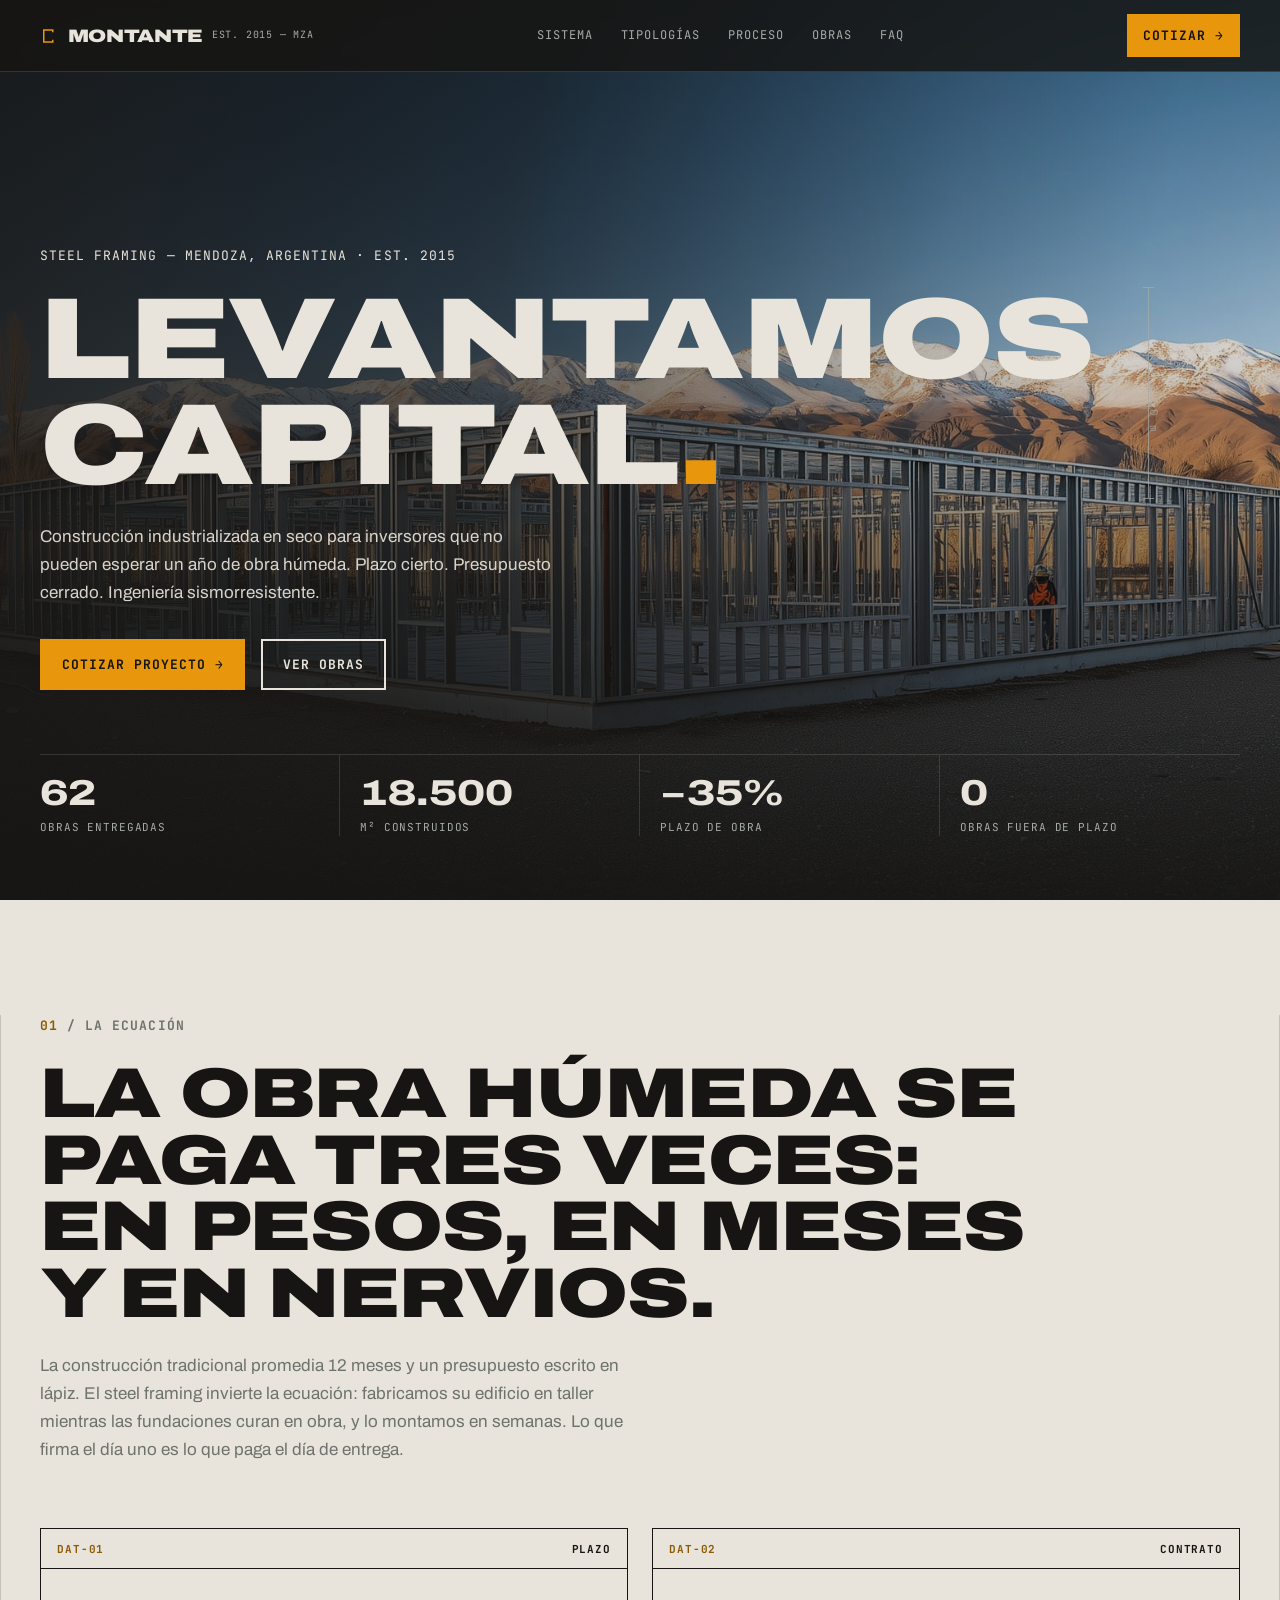
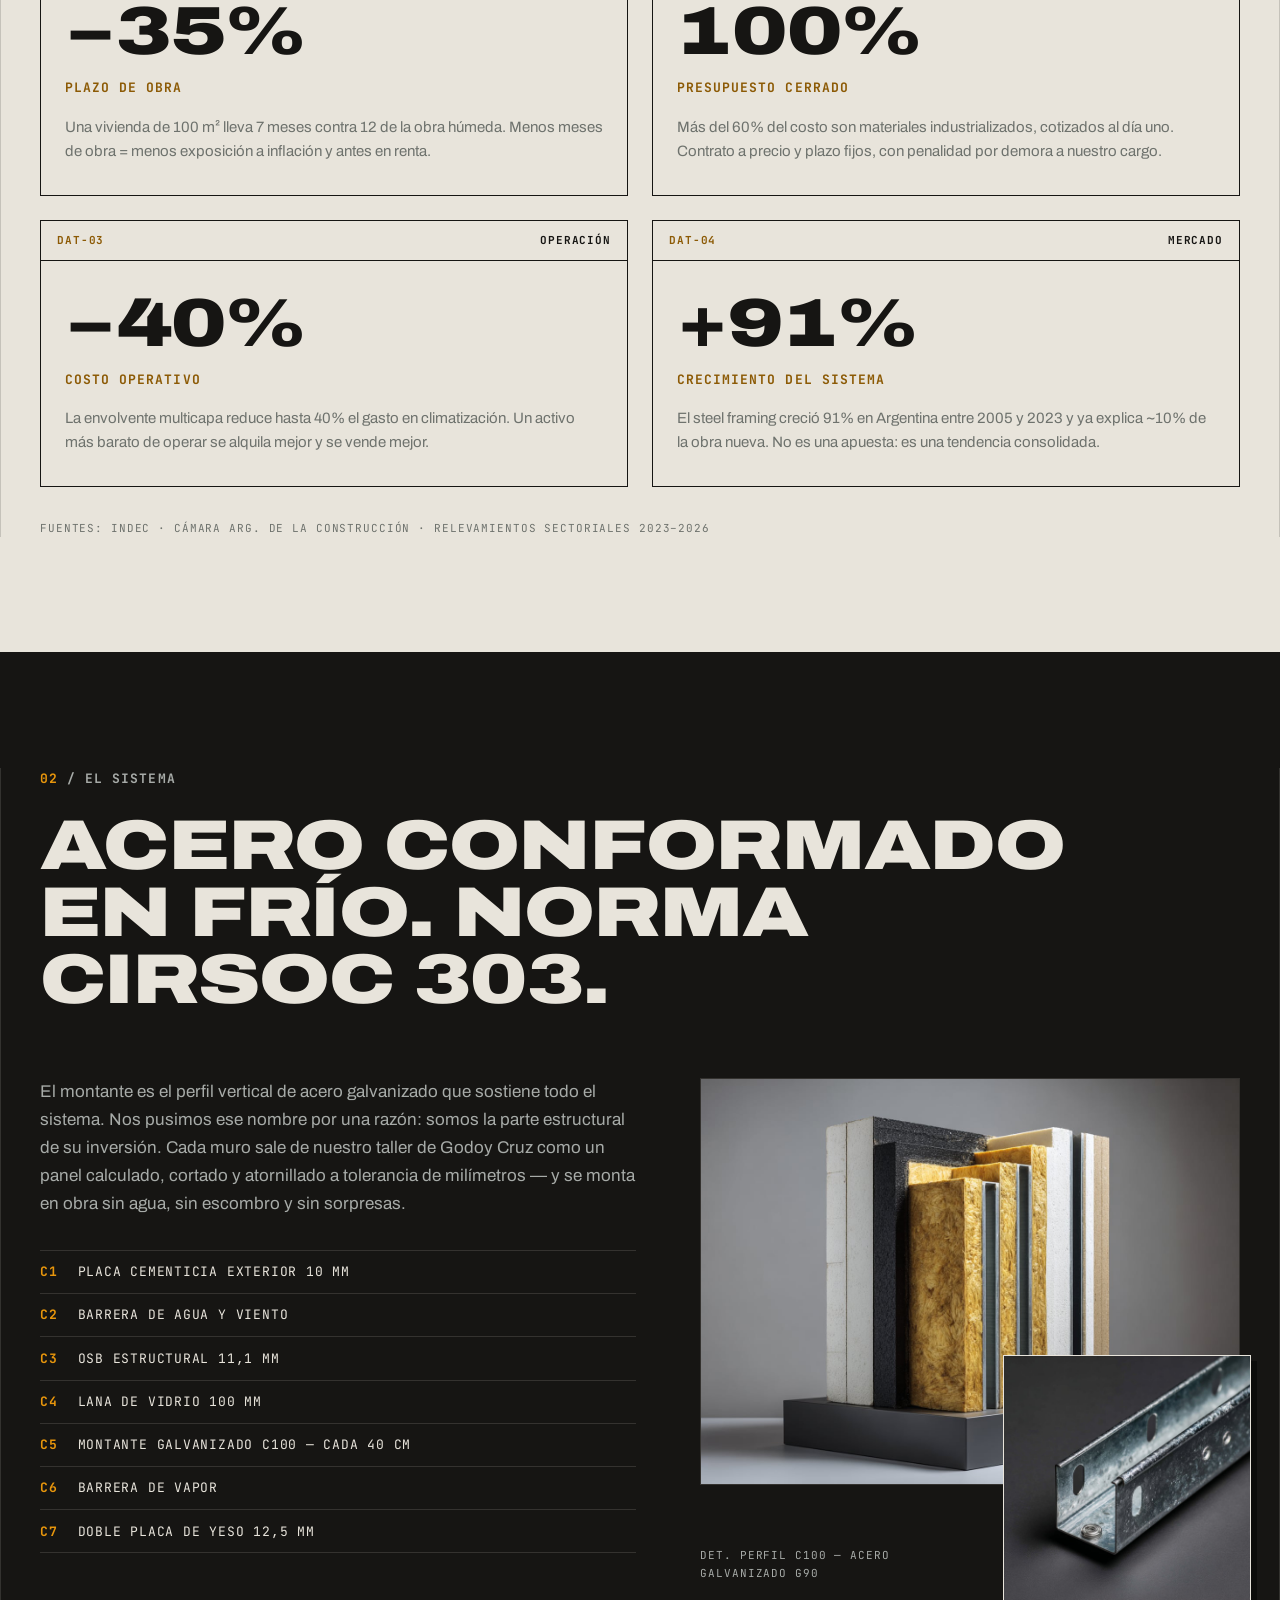
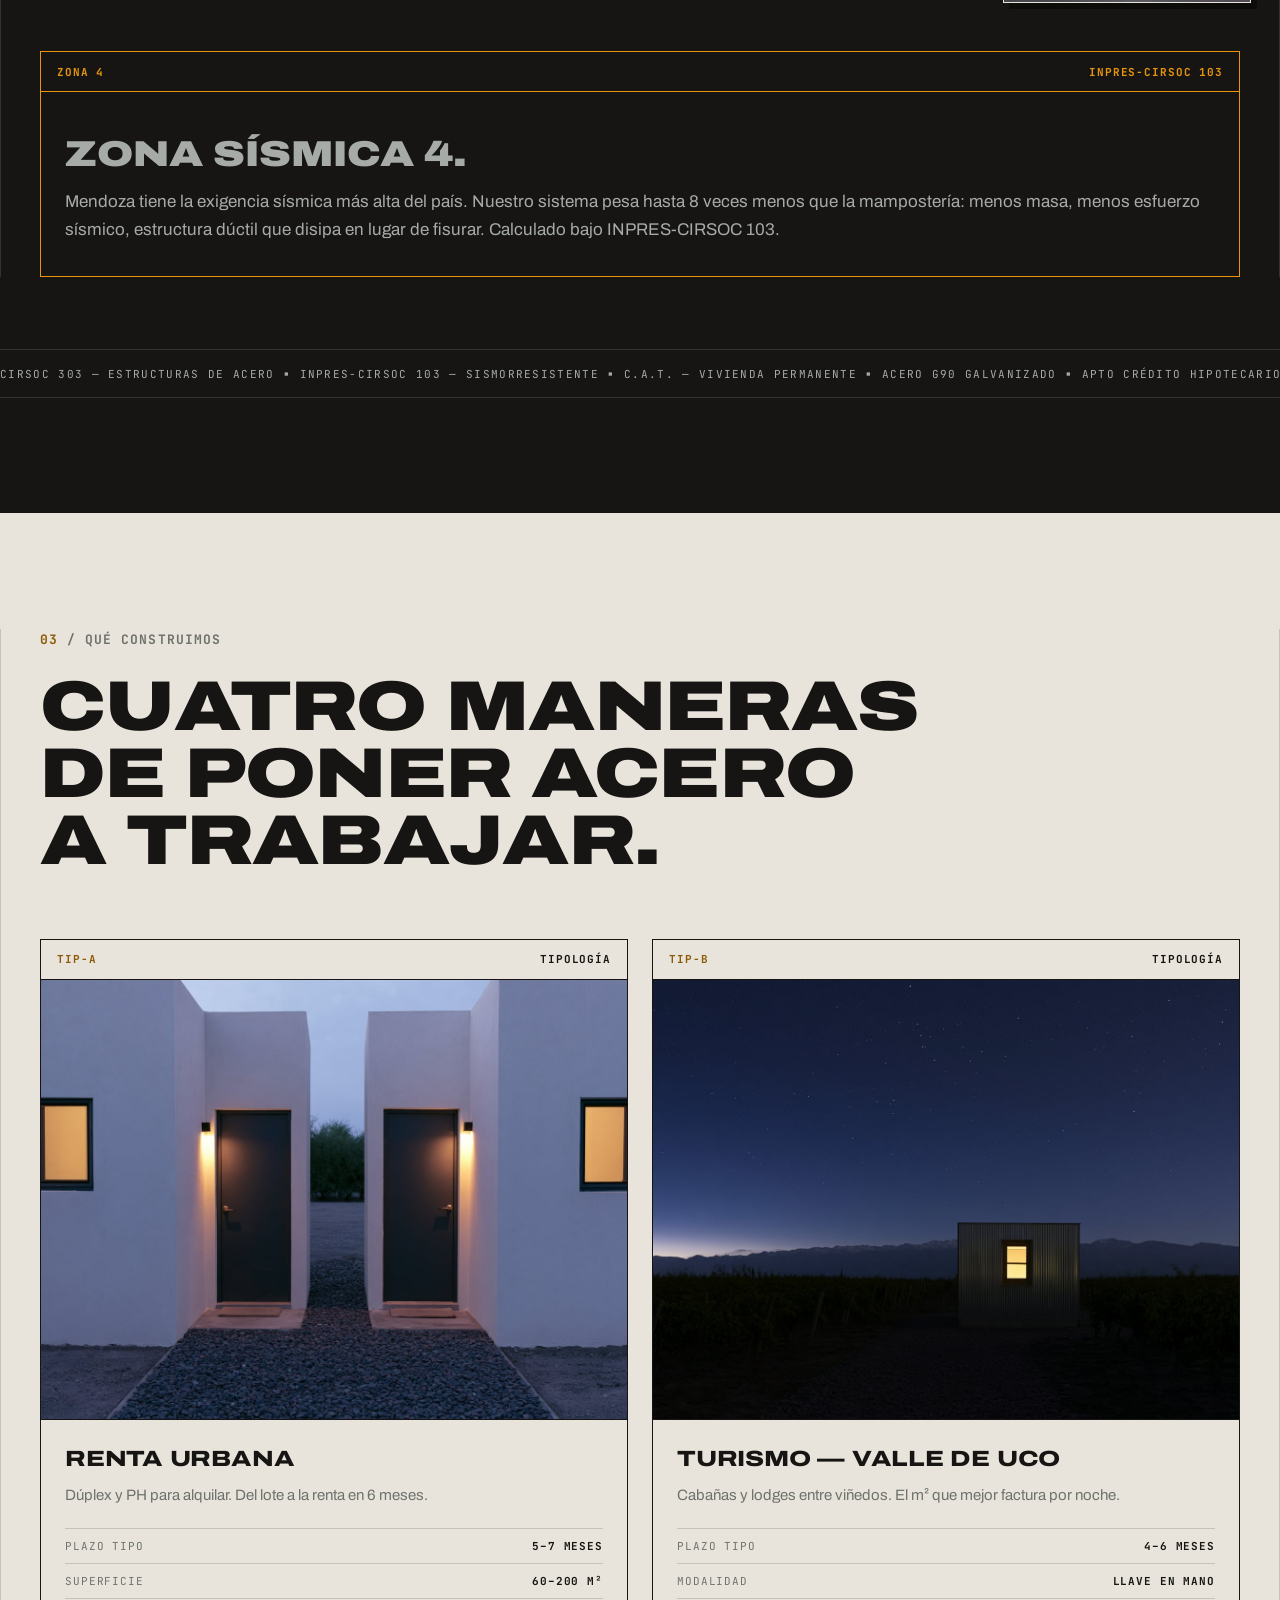
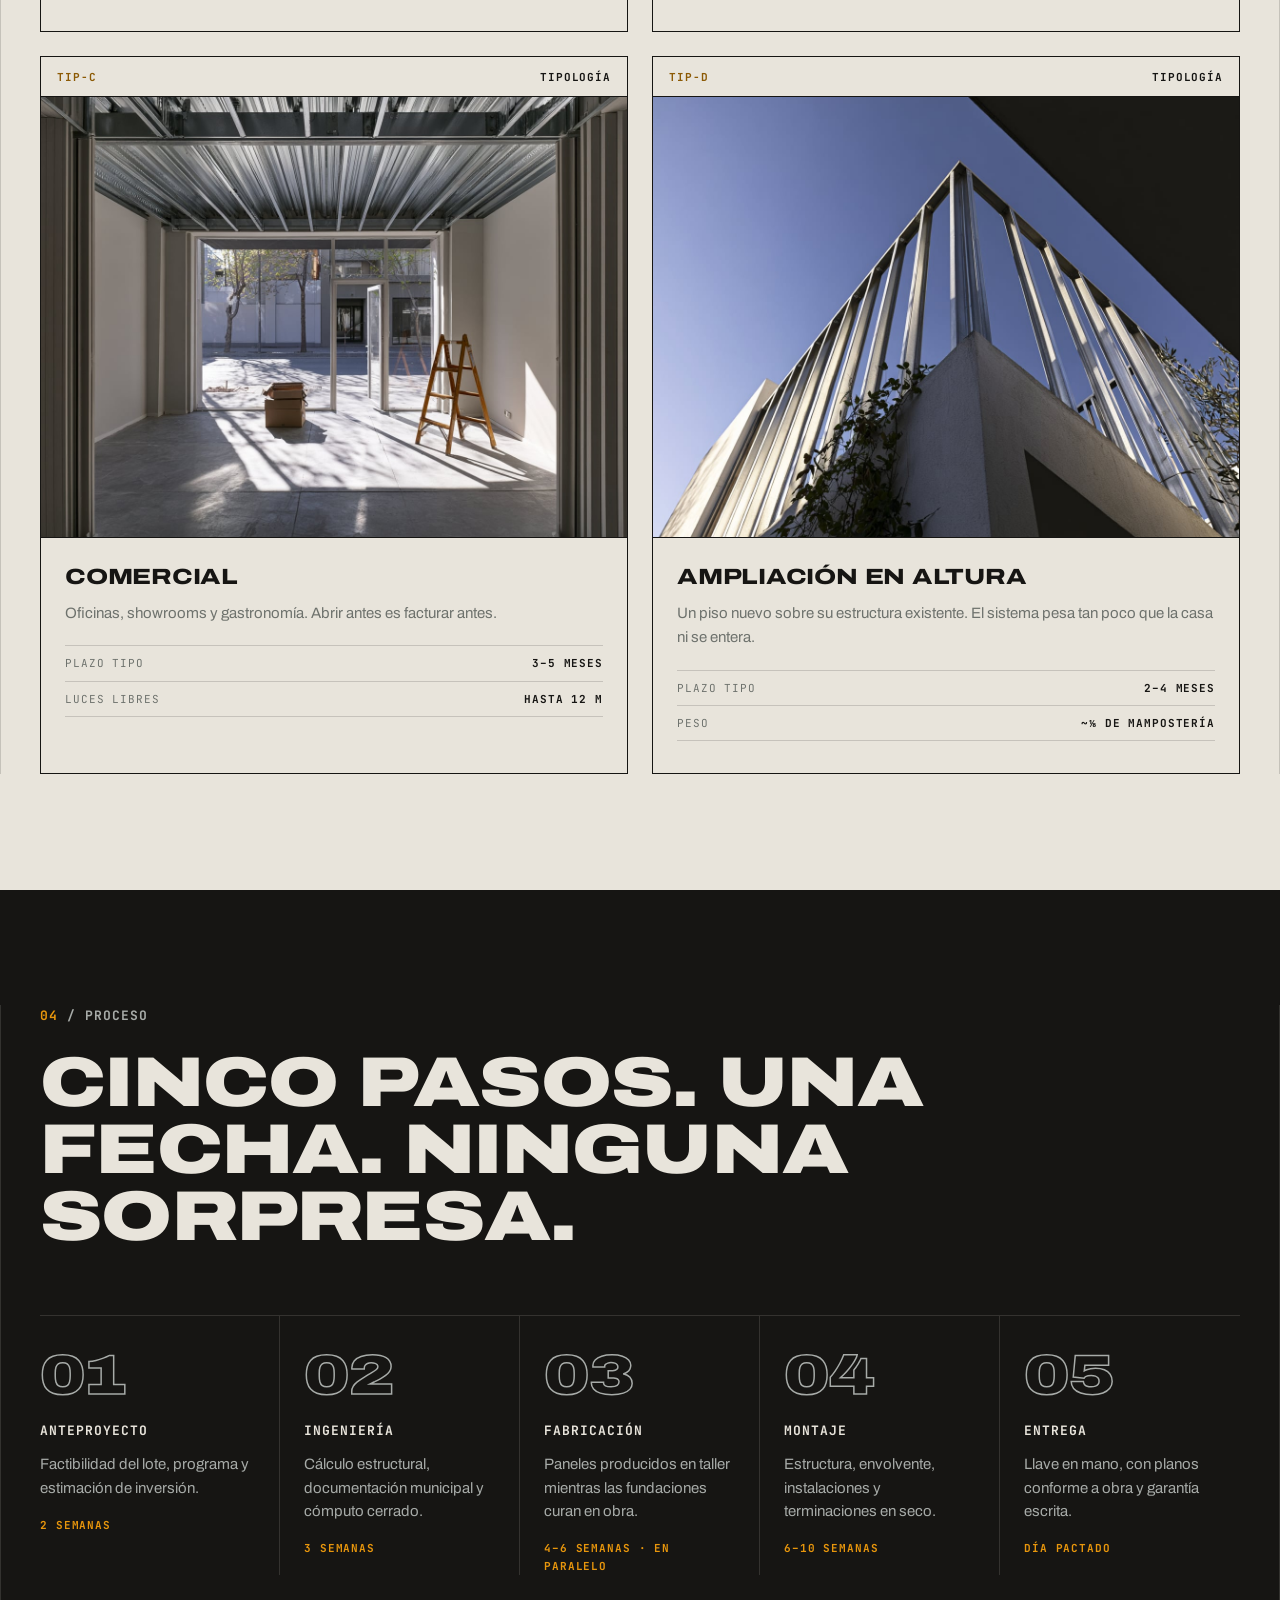
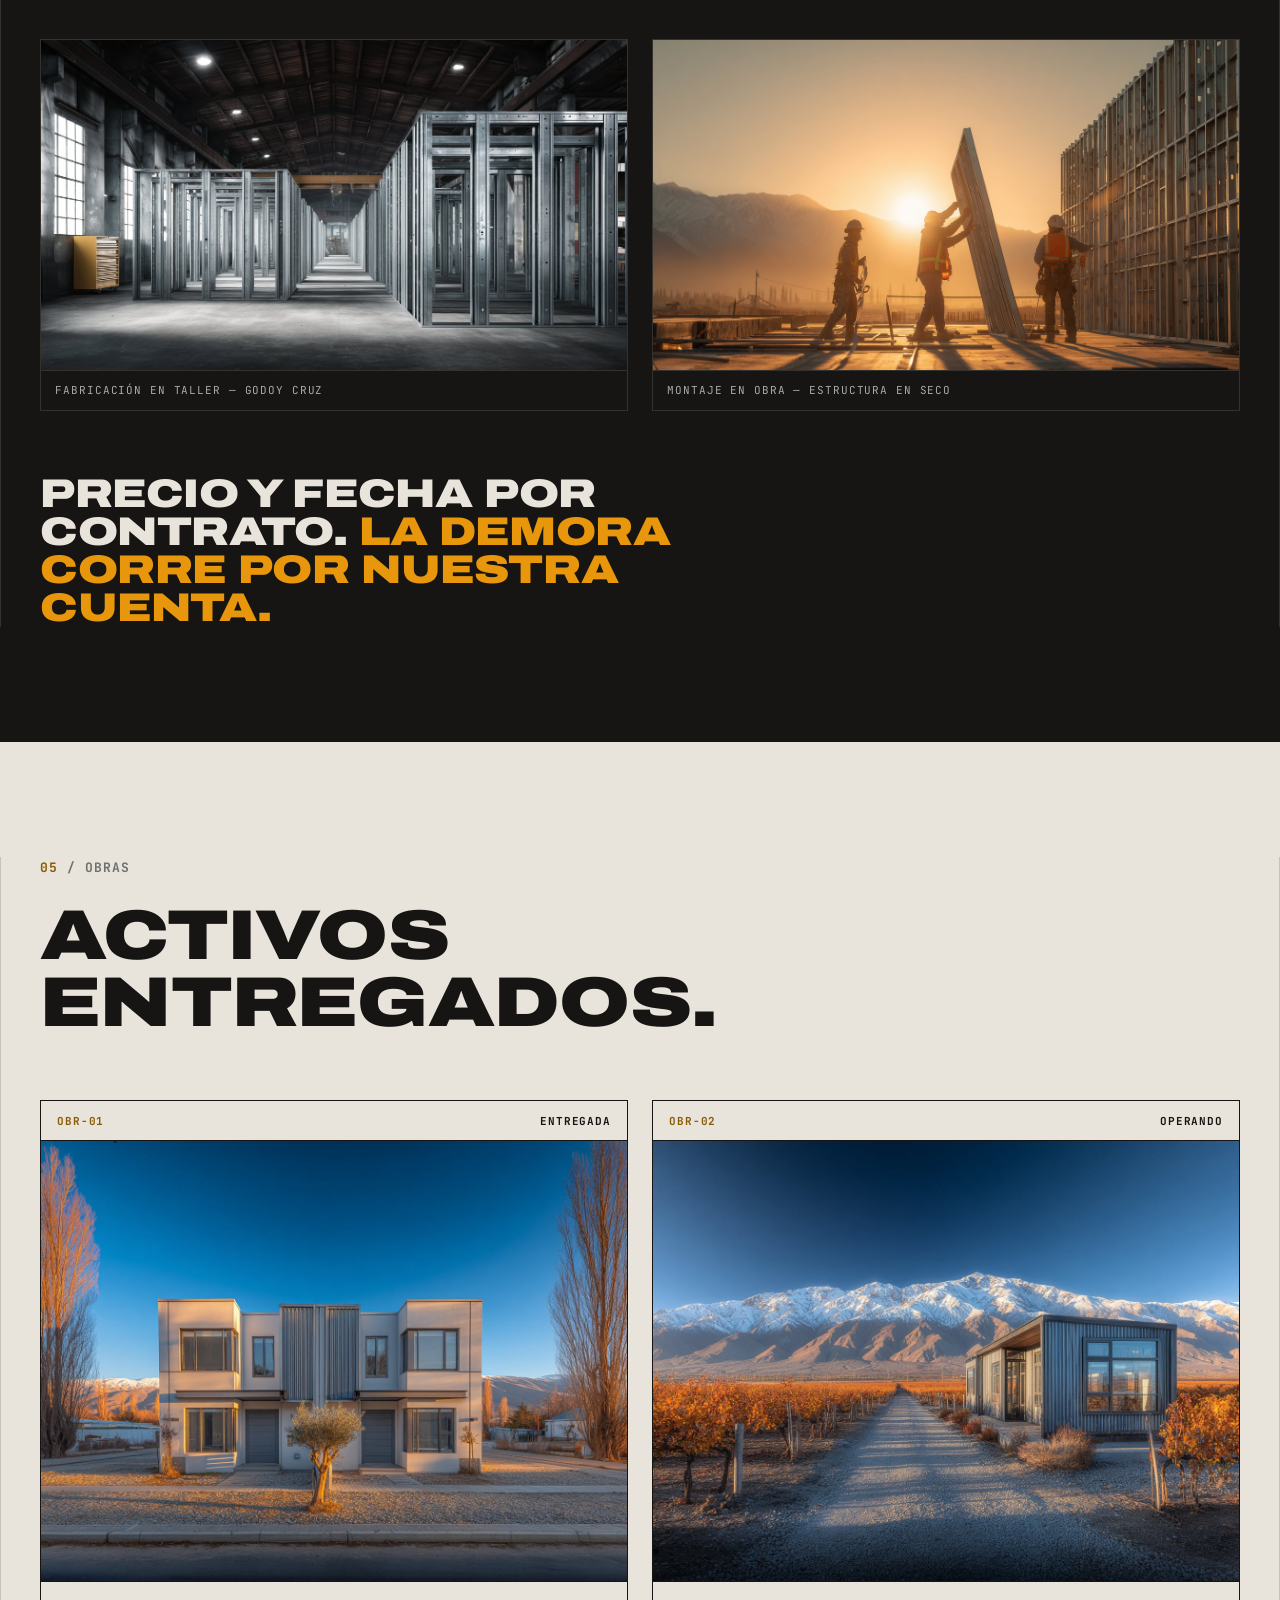
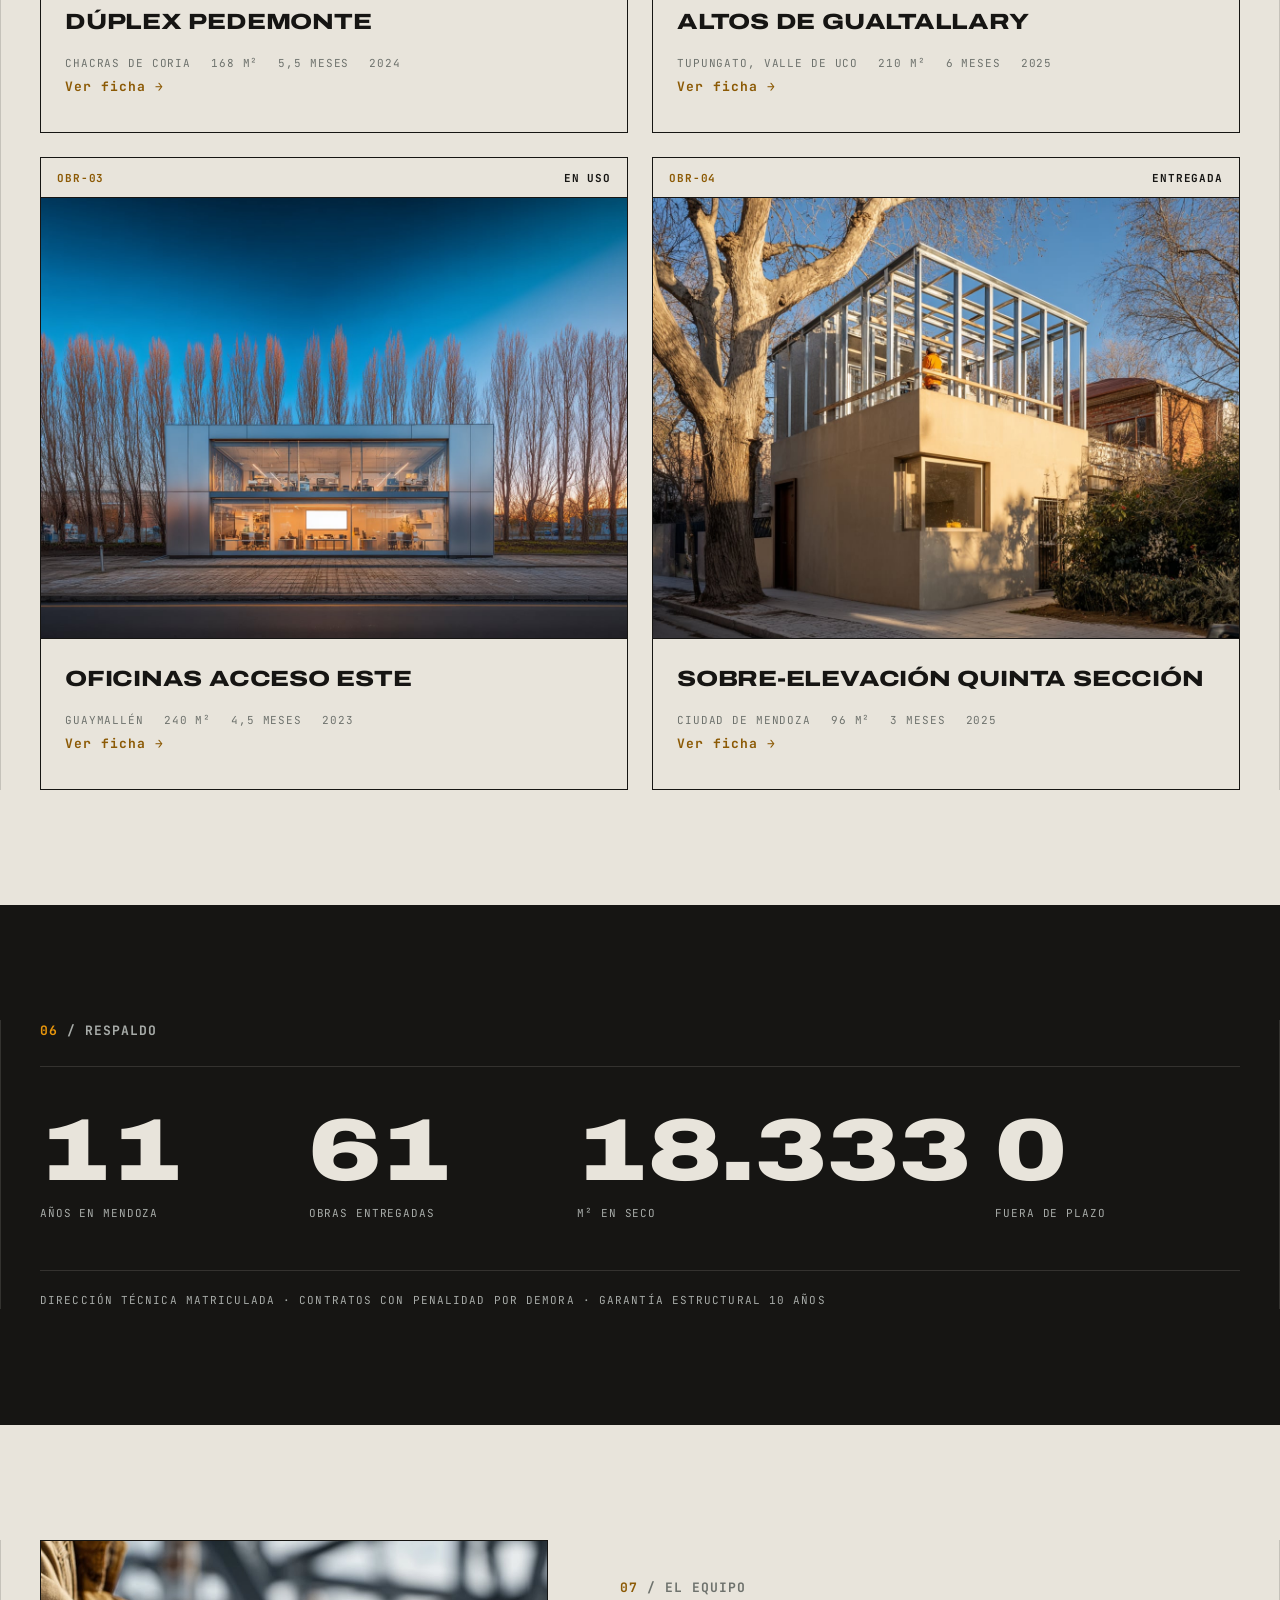
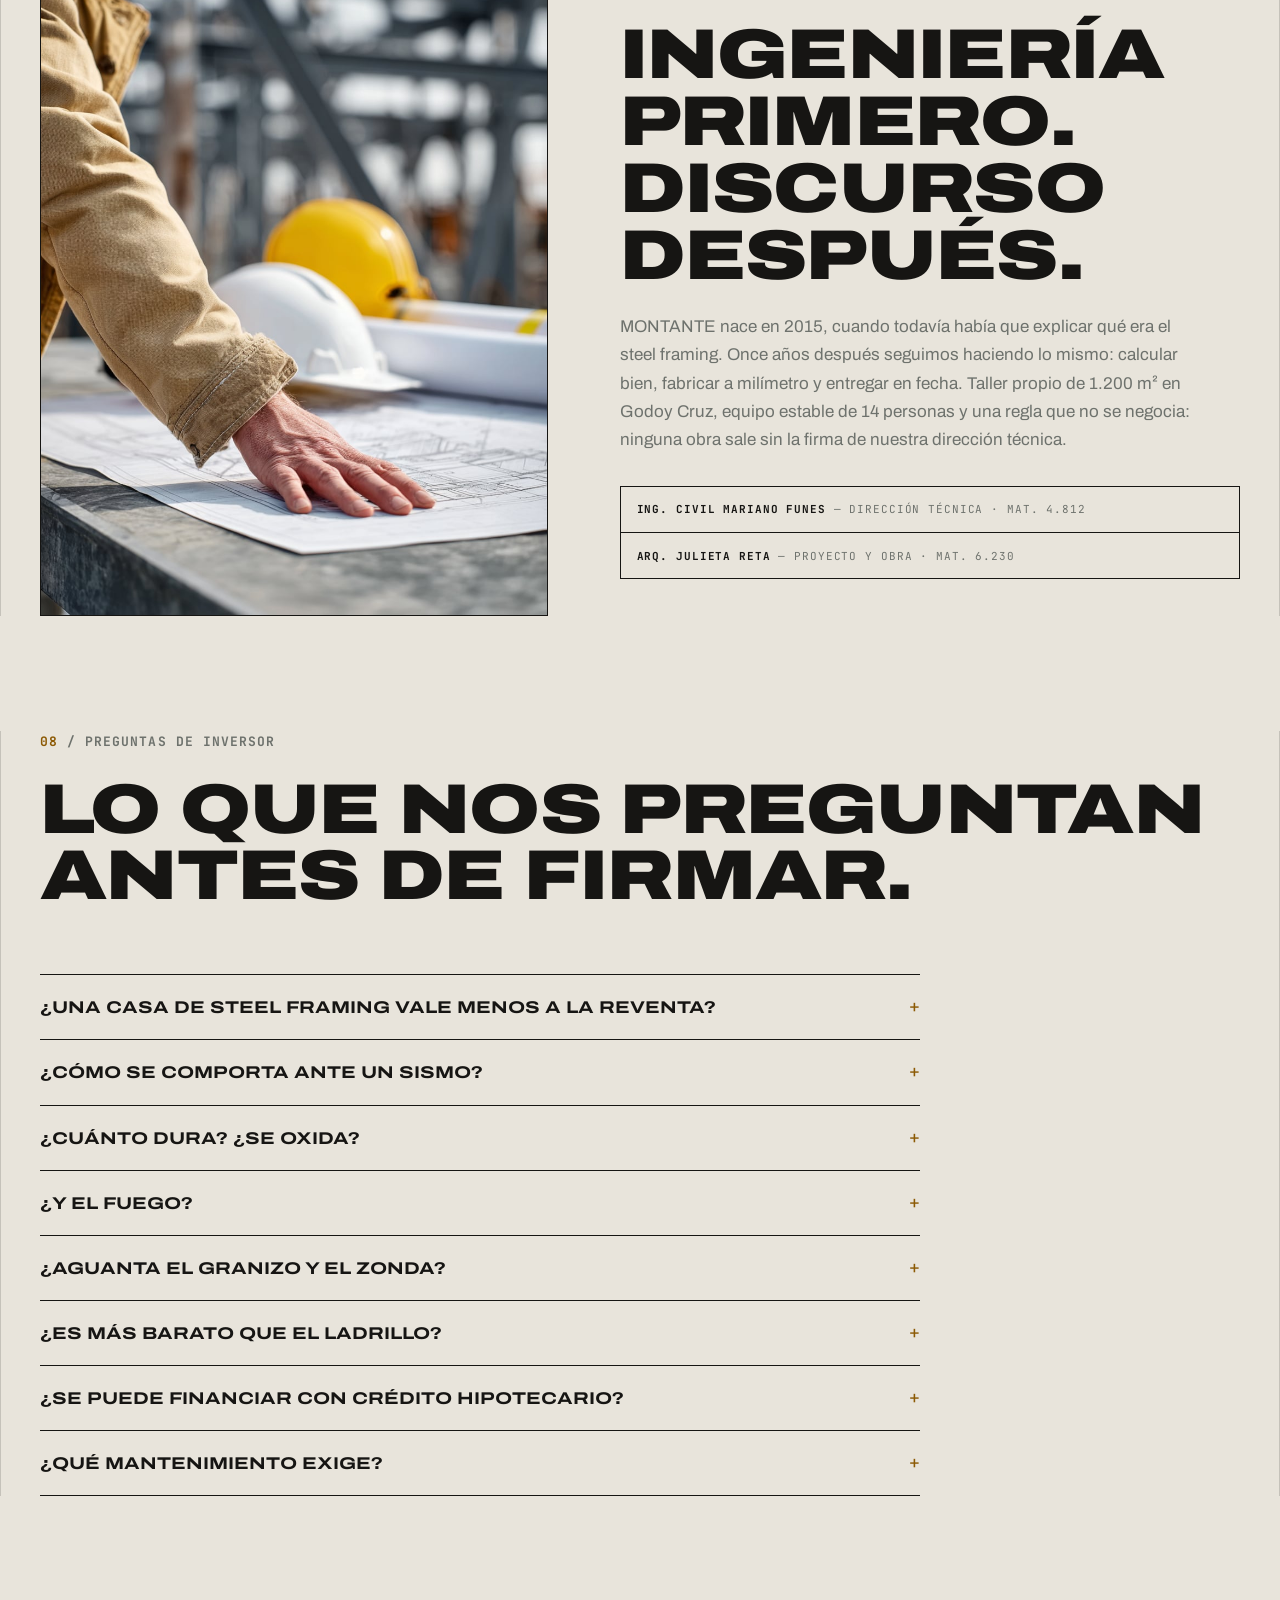
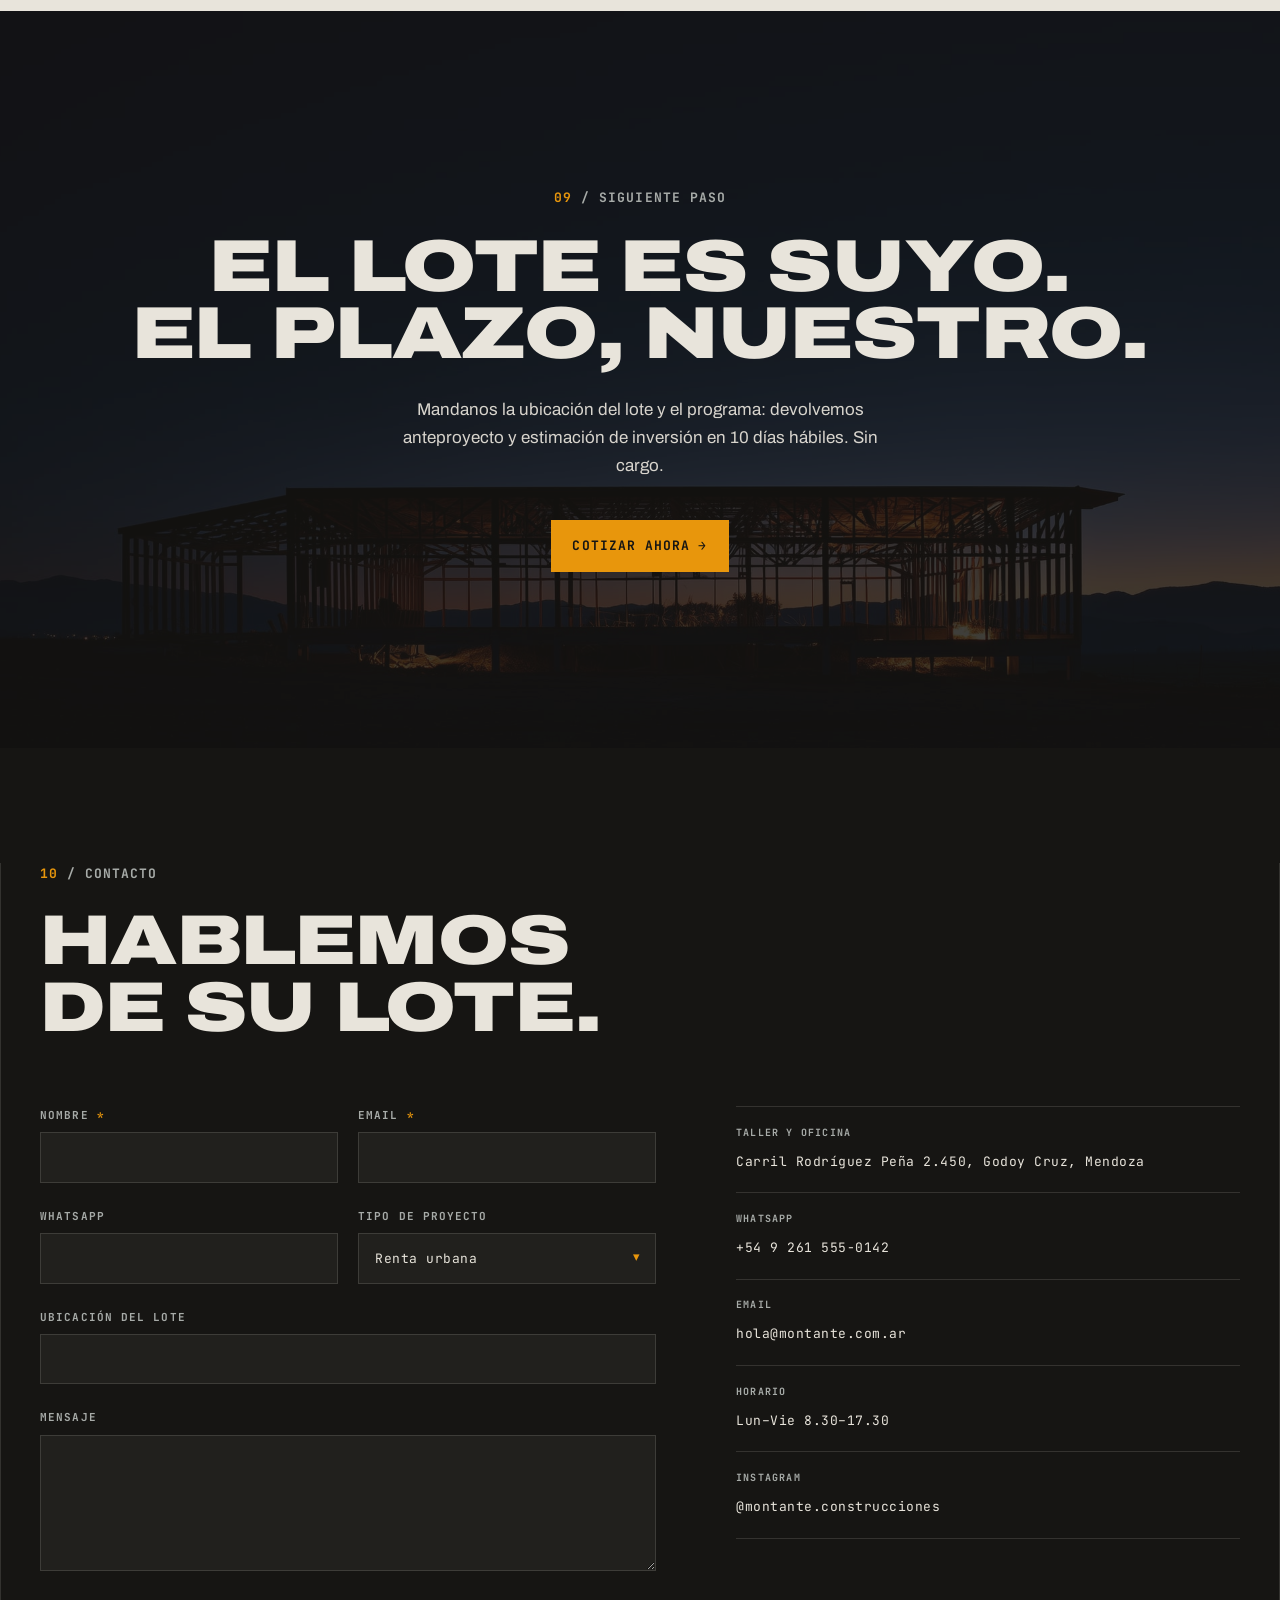
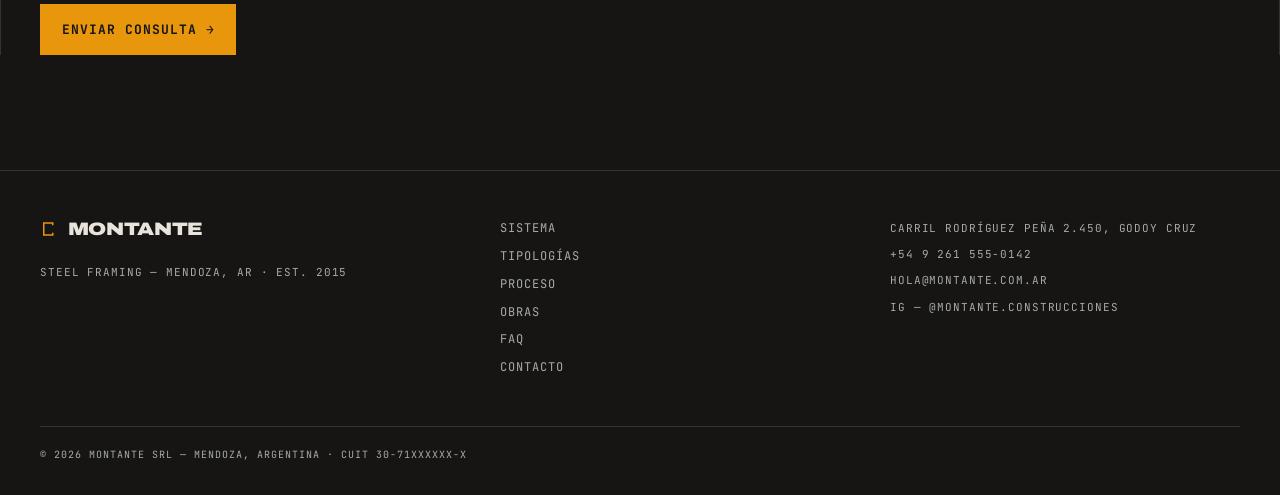
==== index.html @ 83eb68a2 "Add files via upload" ====
<!DOCTYPE html>
<html lang="es-AR">
<head>
  <meta charset="UTF-8">
  <meta name="viewport" content="width=device-width, initial-scale=1.0">
  <title>MONTANTE — Steel Framing en Mendoza · Construcción en seco para inversores</title>
  <meta name="description" content="Construcción industrializada en steel framing en Mendoza. Plazo cierto, presupuesto cerrado e ingeniería sismorresistente para renta, turismo y comercio.">

  <meta property="og:type" content="website">
  <meta property="og:title" content="MONTANTE — Steel Framing en Mendoza">
  <meta property="og:description" content="Construcción industrializada en seco. Plazo cierto, presupuesto cerrado e ingeniería sismorresistente para inversores.">
  <meta property="og:image" content="assets/img/og-image.jpg">
  <meta property="og:locale" content="es_AR">

  <link rel="icon" type="image/svg+xml" href="assets/favicon-montante.svg">

  <link rel="preconnect" href="https://fonts.googleapis.com">
  <link rel="preconnect" href="https://fonts.gstatic.com" crossorigin>
  <link href="https://fonts.googleapis.com/css2?family=Archivo:wdth,wght@62.5..125,100..900&family=JetBrains+Mono:wght@400;700&display=swap" rel="stylesheet">

  <link rel="stylesheet" href="assets/css/styles.css">
  <script>document.documentElement.classList.add('js');</script>
  <script src="assets/js/main.js" defer></script>
</head>
<body class="theme-carbon" id="top">

  <a class="skip-link" href="#contenido">Saltar al contenido</a>

  <!-- NAV -->
  <header class="nav" id="nav">
    <div class="nav__bar">
      <a class="brand" href="#top" aria-label="MONTANTE — inicio">
        <svg class="brand__icon" width="18" height="18" viewBox="0 0 24 24" aria-hidden="true">
          <path d="M17 7V4H5v16h12v-3" fill="none" stroke="currentColor" stroke-width="2"/>
        </svg>
        <span class="brand__word">MONTANTE</span>
        <span class="brand__est">EST. 2015 — MZA</span>
      </a>

      <nav class="nav__links" aria-label="Navegación principal">
        <a class="nav__link" href="#sistema">Sistema</a>
        <a class="nav__link" href="#tipologias">Tipologías</a>
        <a class="nav__link" href="#proceso">Proceso</a>
        <a class="nav__link" href="#obras">Obras</a>
        <a class="nav__link" href="#faq">FAQ</a>
      </nav>

      <button class="btn nav__cta" type="button" data-contact>Cotizar <span class="flecha" aria-hidden="true">→</span></button>

      <button class="nav__burger" type="button" aria-expanded="false" aria-controls="menu-overlay" aria-label="Abrir menú">
        <span></span>
      </button>
    </div>
  </header>

  <!-- OVERLAY MOBILE -->
  <nav class="menu-overlay" id="menu-overlay" aria-label="Menú móvil">
    <a class="menu-overlay__link" href="#sistema"><span class="n">01</span>Sistema</a>
    <a class="menu-overlay__link" href="#tipologias"><span class="n">02</span>Tipologías</a>
    <a class="menu-overlay__link" href="#proceso"><span class="n">03</span>Proceso</a>
    <a class="menu-overlay__link" href="#obras"><span class="n">04</span>Obras</a>
    <a class="menu-overlay__link" href="#faq"><span class="n">05</span>FAQ</a>
    <button class="btn menu-overlay__cta" type="button" data-contact>Cotizar proyecto <span class="flecha" aria-hidden="true">→</span></button>
  </nav>

  <main id="contenido">

    <!-- S01 · HERO -->
    <section class="hero" aria-label="Presentación">
      <div class="hero__bg" aria-hidden="true">
        <img src="assets/img/hero-estructura.jpg" alt="" width="2560" height="1097" fetchpriority="high">
      </div>
      <div class="wrap hero__content">
        <p class="hero__eyebrow mono">Steel Framing — Mendoza, Argentina · Est. 2015</p>
        <div class="hero__h1wrap">
          <h1 class="display h1">Levantamos<br>Capital<span class="acento">.</span></h1>
          <span class="cota-v" aria-hidden="true"><span class="cota__label">H = 8.50 m</span></span>
        </div>
        <p class="hero__sub">Construcción industrializada en seco para inversores que no pueden esperar un año de obra húmeda. Plazo cierto. Presupuesto cerrado. Ingeniería sismorresistente.</p>
        <!-- ENHANCE WITH GSAP: timeline de entrada del hero (eyebrow → H1 → sub → CTAs → data-strip) -->
        <div class="btn-row hero__ctas">
          <button class="btn" type="button" data-contact>Cotizar proyecto <span class="flecha" aria-hidden="true">→</span></button>
          <a class="btn btn--ghost" href="#obras" style="color:var(--hueso)">Ver obras</a>
        </div>

        <dl class="data-strip">
          <div class="data-strip__item">
            <dt class="data-strip__label">Obras entregadas</dt>
            <dd class="data-strip__num" data-counter data-target="62">0</dd>
          </div>
          <div class="data-strip__item">
            <dt class="data-strip__label">M² construidos</dt>
            <dd class="data-strip__num" data-counter data-target="18500" data-sep=".">0</dd>
          </div>
          <div class="data-strip__item">
            <dt class="data-strip__label">Plazo de obra</dt>
            <dd class="data-strip__num" data-counter data-target="35" data-prefix="−" data-suffix="%">0</dd>
          </div>
          <div class="data-strip__item">
            <dt class="data-strip__label">Obras fuera de plazo</dt>
            <dd class="data-strip__num" data-counter data-target="0">0</dd>
          </div>
        </dl>
      </div>
    </section>

    <!-- S02 · LA ECUACIÓN -->
    <section class="sec theme-hueso" id="ecuacion">
      <div class="wrap wrap--lined">
        <div class="sec-head io">
          <p class="eyebrow"><b>01</b> / La Ecuación</p>
          <h2 class="display h2 h2--wide">La obra húmeda se paga tres veces: en pesos, en meses y en nervios.</h2>
          <p class="lede">La construcción tradicional promedia 12 meses y un presupuesto escrito en lápiz. El steel framing invierte la ecuación: fabricamos su edificio en taller mientras las fundaciones curan en obra, y lo montamos en semanas. Lo que firma el día uno es lo que paga el día de entrega.</p>
        </div>

        <div class="grid-2x2" data-io-group>
          <article class="ficha io">
            <header class="ficha__head"><span class="cod">DAT-01</span><span>Plazo</span></header>
            <div class="ficha__body">
              <p class="cifra">−35%</p>
              <span class="ficha__titulo">Plazo de obra</span>
              <p class="ficha__texto">Una vivienda de 100 m² lleva 7 meses contra 12 de la obra húmeda. Menos meses de obra = menos exposición a inflación y antes en renta.</p>
            </div>
          </article>
          <article class="ficha io">
            <header class="ficha__head"><span class="cod">DAT-02</span><span>Contrato</span></header>
            <div class="ficha__body">
              <p class="cifra">100%</p>
              <span class="ficha__titulo">Presupuesto cerrado</span>
              <p class="ficha__texto">Más del 60% del costo son materiales industrializados, cotizados al día uno. Contrato a precio y plazo fijos, con penalidad por demora a nuestro cargo.</p>
            </div>
          </article>
          <article class="ficha io">
            <header class="ficha__head"><span class="cod">DAT-03</span><span>Operación</span></header>
            <div class="ficha__body">
              <p class="cifra">−40%</p>
              <span class="ficha__titulo">Costo operativo</span>
              <p class="ficha__texto">La envolvente multicapa reduce hasta 40% el gasto en climatización. Un activo más barato de operar se alquila mejor y se vende mejor.</p>
            </div>
          </article>
          <article class="ficha io">
            <header class="ficha__head"><span class="cod">DAT-04</span><span>Mercado</span></header>
            <div class="ficha__body">
              <p class="cifra">+91%</p>
              <span class="ficha__titulo">Crecimiento del sistema</span>
              <p class="ficha__texto">El steel framing creció 91% en Argentina entre 2005 y 2023 y ya explica ~10% de la obra nueva. No es una apuesta: es una tendencia consolidada.</p>
            </div>
          </article>
        </div>

        <p class="nota-fuentes">Fuentes: INDEC · Cámara Arg. de la Construcción · Relevamientos sectoriales 2023–2026</p>
      </div>
    </section>

    <!-- S03 · EL SISTEMA -->
    <section class="sec theme-carbon" id="sistema">
      <div class="wrap wrap--lined">
        <div class="sec-head io">
          <p class="eyebrow"><b>02</b> / El Sistema</p>
          <h2 class="display h2 h2--wide">Acero conformado en frío. Norma CIRSOC 303.</h2>
        </div>

        <div class="sistema__grid">
          <div class="io">
            <p class="lede">El montante es el perfil vertical de acero galvanizado que sostiene todo el sistema. Nos pusimos ese nombre por una razón: somos la parte estructural de su inversión. Cada muro sale de nuestro taller de Godoy Cruz como un panel calculado, cortado y atornillado a tolerancia de milímetros — y se monta en obra sin agua, sin escombro y sin sorpresas.</p>

            <ol class="capas" aria-label="Capas del muro, de exterior a interior">
              <li><span class="c-num">C1</span> Placa cementicia exterior 10 mm</li>
              <li><span class="c-num">C2</span> Barrera de agua y viento</li>
              <li><span class="c-num">C3</span> OSB estructural 11,1 mm</li>
              <li><span class="c-num">C4</span> Lana de vidrio 100 mm</li>
              <li><span class="c-num">C5</span> Montante galvanizado C100 — cada 40 cm</li>
              <li><span class="c-num">C6</span> Barrera de vapor</li>
              <li><span class="c-num">C7</span> Doble placa de yeso 12,5 mm</li>
            </ol>
          </div>

          <div class="legajo io">
            <img class="legajo__principal" src="assets/img/sistema-muro-capas.jpg" alt="Corte de muro de steel framing mostrando las capas: placa exterior, aislación y perfiles galvanizados" width="1232" height="928" loading="lazy">
            <img class="legajo__macro" src="assets/img/sistema-montante-macro.jpg" alt="Detalle macro de perfiles C de acero galvanizado apilados" width="1024" height="1024" loading="lazy">
            <p class="legajo__caption">Det. perfil C100 — acero galvanizado G90</p>
          </div>
        </div>

        <article class="ficha ficha--sismo io">
          <header class="ficha__head"><span class="cod">Zona 4</span><span>INPRES-CIRSOC 103</span></header>
          <div class="ficha__body">
            <p class="zona">Zona sísmica 4.</p>
            <p>Mendoza tiene la exigencia sísmica más alta del país. Nuestro sistema pesa hasta 8 veces menos que la mampostería: menos masa, menos esfuerzo sísmico, estructura dúctil que disipa en lugar de fisurar. Calculado bajo INPRES-CIRSOC 103.</p>
          </div>
        </article>
      </div>

      <div class="sellos" aria-hidden="true">
        <div class="sellos__track">
          <span>CIRSOC 303 — Estructuras de acero ▪ INPRES-CIRSOC 103 — Sismorresistente ▪ C.A.T. — Vivienda permanente ▪ Acero G90 galvanizado ▪ Apto crédito hipotecario ▪&nbsp;</span>
          <span>CIRSOC 303 — Estructuras de acero ▪ INPRES-CIRSOC 103 — Sismorresistente ▪ C.A.T. — Vivienda permanente ▪ Acero G90 galvanizado ▪ Apto crédito hipotecario ▪&nbsp;</span>
        </div>
      </div>
    </section>

    <!-- S04 · TIPOLOGÍAS -->
    <section class="sec theme-hueso" id="tipologias">
      <div class="wrap wrap--lined">
        <div class="sec-head io">
          <p class="eyebrow"><b>03</b> / Qué construimos</p>
          <h2 class="display h2 h2--wide">Cuatro maneras de poner acero a trabajar.</h2>
        </div>

        <div class="grid-2x2" data-io-group>
          <article class="ficha io">
            <header class="ficha__head"><span class="cod">TIP-A</span><span>Tipología</span></header>
            <div class="ficha__cover">
              <img src="assets/img/tipologia-renta.jpg" alt="Dos puertas de entrada idénticas con sus luces encendidas al anochecer: dos unidades de renta" width="1232" height="928" loading="lazy">
            </div>
            <div class="ficha__body">
              <h3 class="ficha__nombre">Renta urbana</h3>
              <p class="ficha__claim">Dúplex y PH para alquilar. Del lote a la renta en 6 meses.</p>
              <dl class="data-pairs">
                <div><dt>Plazo tipo</dt><dd>5–7 meses</dd></div>
                <div><dt>Superficie</dt><dd>60–200 m²</dd></div>
              </dl>
            </div>
          </article>

          <article class="ficha io">
            <header class="ficha__head"><span class="cod">TIP-B</span><span>Tipología</span></header>
            <div class="ficha__cover">
              <img src="assets/img/tipologia-turismo.jpg" alt="Cabaña de chapa iluminada de noche entre viñedos, bajo el cielo estrellado del Valle de Uco" width="1232" height="928" loading="lazy">
            </div>
            <div class="ficha__body">
              <h3 class="ficha__nombre">Turismo — Valle de Uco</h3>
              <p class="ficha__claim">Cabañas y lodges entre viñedos. El m² que mejor factura por noche.</p>
              <dl class="data-pairs">
                <div><dt>Plazo tipo</dt><dd>4–6 meses</dd></div>
                <div><dt>Modalidad</dt><dd>Llave en mano</dd></div>
              </dl>
            </div>
          </article>

          <article class="ficha io">
            <header class="ficha__head"><span class="cod">TIP-C</span><span>Tipología</span></header>
            <div class="ficha__cover">
              <img src="assets/img/tipologia-comercial.jpg" alt="Local comercial nuevo y vacío con la puerta abierta a la vereda en su primera mañana" width="1232" height="928" loading="lazy">
            </div>
            <div class="ficha__body">
              <h3 class="ficha__nombre">Comercial</h3>
              <p class="ficha__claim">Oficinas, showrooms y gastronomía. Abrir antes es facturar antes.</p>
              <dl class="data-pairs">
                <div><dt>Plazo tipo</dt><dd>3–5 meses</dd></div>
                <div><dt>Luces libres</dt><dd>Hasta 12 m</dd></div>
              </dl>
            </div>
          </article>

          <article class="ficha io">
            <header class="ficha__head"><span class="cod">TIP-D</span><span>Tipología</span></header>
            <div class="ficha__cover">
              <img src="assets/img/tipologia-ampliacion.jpg" alt="Contrapicado del piso nuevo de acero galvanizado creciendo sobre la casa existente" width="1232" height="928" loading="lazy">
            </div>
            <div class="ficha__body">
              <h3 class="ficha__nombre">Ampliación en altura</h3>
              <p class="ficha__claim">Un piso nuevo sobre su estructura existente. El sistema pesa tan poco que la casa ni se entera.</p>
              <dl class="data-pairs">
                <div><dt>Plazo tipo</dt><dd>2–4 meses</dd></div>
                <div><dt>Peso</dt><dd>~⅛ de mampostería</dd></div>
              </dl>
            </div>
          </article>
        </div>
      </div>
    </section>

    <!-- S05 · PROCESO -->
    <section class="sec theme-carbon" id="proceso">
      <div class="wrap wrap--lined">
        <div class="sec-head io">
          <p class="eyebrow"><b>04</b> / Proceso</p>
          <h2 class="display h2 h2--wide">Cinco pasos. Una fecha. Ninguna sorpresa.</h2>
        </div>

        <!-- ENHANCE WITH GSAP: ScrollTrigger con stagger sobre los 5 pasos -->
        <ol class="proceso__steps" data-io-group>
          <li class="paso io">
            <span class="paso__n" aria-hidden="true">01</span>
            <span class="paso__titulo">Anteproyecto</span>
            <p class="paso__texto">Factibilidad del lote, programa y estimación de inversión.</p>
            <span class="paso__plazo">2 semanas</span>
          </li>
          <li class="paso io">
            <span class="paso__n" aria-hidden="true">02</span>
            <span class="paso__titulo">Ingeniería</span>
            <p class="paso__texto">Cálculo estructural, documentación municipal y cómputo cerrado.</p>
            <span class="paso__plazo">3 semanas</span>
          </li>
          <li class="paso io">
            <span class="paso__n" aria-hidden="true">03</span>
            <span class="paso__titulo">Fabricación</span>
            <p class="paso__texto">Paneles producidos en taller mientras las fundaciones curan en obra.</p>
            <span class="paso__plazo">4–6 semanas · En paralelo</span>
          </li>
          <li class="paso io">
            <span class="paso__n" aria-hidden="true">04</span>
            <span class="paso__titulo">Montaje</span>
            <p class="paso__texto">Estructura, envolvente, instalaciones y terminaciones en seco.</p>
            <span class="paso__plazo">6–10 semanas</span>
          </li>
          <li class="paso io">
            <span class="paso__n" aria-hidden="true">05</span>
            <span class="paso__titulo">Entrega</span>
            <p class="paso__texto">Llave en mano, con planos conforme a obra y garantía escrita.</p>
            <span class="paso__plazo">Día pactado</span>
          </li>
        </ol>

        <div class="proceso__fotos" data-io-group>
          <figure class="io">
            <img src="assets/img/proceso-fabricacion.jpg" alt="Paneles de steel framing en fabricación sobre mesa de trabajo en el taller" width="2560" height="1435" loading="lazy">
            <figcaption>Fabricación en taller — Godoy Cruz</figcaption>
          </figure>
          <figure class="io">
            <img src="assets/img/proceso-montaje.jpg" alt="Cuadrilla montando paneles de estructura galvanizada en obra" width="2560" height="1435" loading="lazy">
            <figcaption>Montaje en obra — estructura en seco</figcaption>
          </figure>
        </div>

        <p class="display proceso__cierre io">Precio y fecha por contrato. <span class="acento">La demora corre por nuestra cuenta.</span></p>
      </div>
    </section>

    <!-- S06 · OBRAS -->
    <section class="sec theme-hueso" id="obras">
      <div class="wrap wrap--lined">
        <div class="sec-head io">
          <p class="eyebrow"><b>05</b> / Obras</p>
          <h2 class="display h2">Activos entregados.</h2>
        </div>

        <div class="grid-2x2" data-io-group>
          <a class="ficha io" href="caso/duplex-pedemonte.html">
            <span class="ficha__head"><span class="cod">OBR-01</span><span>Entregada</span></span>
            <span class="ficha__cover">
              <img src="assets/img/obra-duplex-cover.jpg" alt="Dúplex Pedemonte: dos unidades de steel framing con fachada blanca y banda de chapa" width="1232" height="928" loading="lazy">
            </span>
            <span class="ficha__body">
              <span class="ficha__nombre">Dúplex Pedemonte</span>
              <span class="obra__datarow"><span>Chacras de Coria</span><span>168 m²</span><span>5,5 meses</span><span>2024</span></span>
              <span class="ficha__verflecha">Ver ficha <span class="flecha" aria-hidden="true">→</span></span>
            </span>
          </a>

          <a class="ficha io" href="caso/altos-gualtallary.html">
            <span class="ficha__head"><span class="cod">OBR-02</span><span>Operando</span></span>
            <span class="ficha__cover">
              <img src="assets/img/obra-cabanas-cover.jpg" alt="Altos de Gualtallary: cabañas de chapa galvanizada entre viñedos en Tupungato" width="1232" height="928" loading="lazy">
            </span>
            <span class="ficha__body">
              <span class="ficha__nombre">Altos de Gualtallary</span>
              <span class="obra__datarow"><span>Tupungato, Valle de Uco</span><span>210 m²</span><span>6 meses</span><span>2025</span></span>
              <span class="ficha__verflecha">Ver ficha <span class="flecha" aria-hidden="true">→</span></span>
            </span>
          </a>

          <a class="ficha io" href="caso/oficinas-acceso-este.html">
            <span class="ficha__head"><span class="cod">OBR-03</span><span>En uso</span></span>
            <span class="ficha__cover">
              <img src="assets/img/obra-oficinas-cover.jpg" alt="Oficinas Acceso Este: edificio comercial vidriado en dos plantas en Guaymallén" width="1232" height="928" loading="lazy">
            </span>
            <span class="ficha__body">
              <span class="ficha__nombre">Oficinas Acceso Este</span>
              <span class="obra__datarow"><span>Guaymallén</span><span>240 m²</span><span>4,5 meses</span><span>2023</span></span>
              <span class="ficha__verflecha">Ver ficha <span class="flecha" aria-hidden="true">→</span></span>
            </span>
          </a>

          <a class="ficha io" href="caso/sobreelevacion-quinta.html">
            <span class="ficha__head"><span class="cod">OBR-04</span><span>Entregada</span></span>
            <span class="ficha__cover">
              <img src="assets/img/obra-sobreelevacion-cover.jpg" alt="Sobre-elevación Quinta Sección: piso nuevo de chapa engrafada sobre casa de 1962" width="1232" height="928" loading="lazy">
            </span>
            <span class="ficha__body">
              <span class="ficha__nombre">Sobre-elevación Quinta Sección</span>
              <span class="obra__datarow"><span>Ciudad de Mendoza</span><span>96 m²</span><span>3 meses</span><span>2025</span></span>
              <span class="ficha__verflecha">Ver ficha <span class="flecha" aria-hidden="true">→</span></span>
            </span>
          </a>
        </div>
      </div>
    </section>

    <!-- S07 · NÚMEROS -->
    <section class="sec theme-carbon" id="respaldo">
      <div class="wrap wrap--lined">
        <p class="eyebrow io"><b>06</b> / Respaldo</p>
        <dl class="numeros__grid" data-io-group>
          <div class="numeros__item io">
            <dt class="numeros__unidad">Años en Mendoza</dt>
            <dd class="cifra" data-counter data-target="11">0</dd>
          </div>
          <div class="numeros__item io">
            <dt class="numeros__unidad">Obras entregadas</dt>
            <dd class="cifra" data-counter data-target="62">0</dd>
          </div>
          <div class="numeros__item io">
            <dt class="numeros__unidad">M² en seco</dt>
            <dd class="cifra" data-counter data-target="18500" data-sep=".">0</dd>
          </div>
          <div class="numeros__item io">
            <dt class="numeros__unidad">Fuera de plazo</dt>
            <dd class="cifra" data-counter data-target="0">0</dd>
          </div>
        </dl>
        <p class="numeros__cierre io">Dirección técnica matriculada · Contratos con penalidad por demora · Garantía estructural 10 años</p>
      </div>
    </section>

    <!-- S08 · QUIÉNES SOMOS -->
    <section class="sec theme-hueso" id="equipo">
      <div class="wrap wrap--lined">
        <div class="equipo__grid">
          <figure class="equipo__foto io">
            <img src="assets/img/equipo-direccion.jpg" alt="Dirección técnica de MONTANTE revisando planos en el taller de Godoy Cruz" width="928" height="1232" loading="lazy">
          </figure>
          <div class="io">
            <p class="eyebrow"><b>07</b> / El equipo</p>
            <h2 class="display h2">Ingeniería primero. Discurso después.</h2>
            <p class="equipo__texto">MONTANTE nace en 2015, cuando todavía había que explicar qué era el steel framing. Once años después seguimos haciendo lo mismo: calcular bien, fabricar a milímetro y entregar en fecha. Taller propio de 1.200 m² en Godoy Cruz, equipo estable de 14 personas y una regla que no se negocia: ninguna obra sale sin la firma de nuestra dirección técnica.</p>
            <ul class="equipo__fichas">
              <li>Ing. Civil Mariano Funes <span class="rol">— Dirección técnica · Mat. 4.812</span></li>
              <li>Arq. Julieta Reta <span class="rol">— Proyecto y obra · Mat. 6.230</span></li>
            </ul>
          </div>
        </div>
      </div>
    </section>

    <!-- S09 · FAQ -->
    <section class="sec sec--faq theme-hueso" id="faq">
      <div class="wrap wrap--lined">
        <div class="sec-head io">
          <p class="eyebrow"><b>08</b> / Preguntas de inversor</p>
          <h2 class="display h2 h2--wide">Lo que nos preguntan antes de firmar.</h2>
        </div>

        <div class="faq">
          <div class="faq__item">
            <h3><button class="faq__q" type="button" aria-expanded="false" aria-controls="faq-a1" id="faq-q1">¿Una casa de steel framing vale menos a la reventa?<span class="faq__sign" aria-hidden="true">+</span></button></h3>
            <div class="faq__a" id="faq-a1" role="region" aria-labelledby="faq-q1">
              <div class="faq__a-inner"><p>No. El sistema tiene Certificado de Aptitud Técnica como vivienda permanente: se tasa, se hipoteca y se escritura igual que la construcción húmeda. El valor lo definen ubicación, diseño y calidad de ejecución — no el material de la estructura.</p></div>
            </div>
          </div>
          <div class="faq__item">
            <h3><button class="faq__q" type="button" aria-expanded="false" aria-controls="faq-a2" id="faq-q2">¿Cómo se comporta ante un sismo?<span class="faq__sign" aria-hidden="true">+</span></button></h3>
            <div class="faq__a" id="faq-a2" role="region" aria-labelledby="faq-q2">
              <div class="faq__a-inner"><p>Mejor que la mampostería. La estructura pesa hasta 8 veces menos y es dúctil: se deforma y disipa energía en lugar de fisurar. Calculamos cada obra bajo INPRES-CIRSOC 103 para zona sísmica 4, la más exigente del país.</p></div>
            </div>
          </div>
          <div class="faq__item">
            <h3><button class="faq__q" type="button" aria-expanded="false" aria-controls="faq-a3" id="faq-q3">¿Cuánto dura? ¿Se oxida?<span class="faq__sign" aria-hidden="true">+</span></button></h3>
            <div class="faq__a" id="faq-a3" role="region" aria-labelledby="faq-q3">
              <div class="faq__a-inner"><p>Vida útil proyectada superior a 70 años. Los perfiles llevan galvanizado G90 y trabajan dentro de un muro seco y ventilado: sin condensación no hay corrosión. En EE.UU. y Japón hay estructuras de este tipo con más de 80 años en servicio.</p></div>
            </div>
          </div>
          <div class="faq__item">
            <h3><button class="faq__q" type="button" aria-expanded="false" aria-controls="faq-a4" id="faq-q4">¿Y el fuego?<span class="faq__sign" aria-hidden="true">+</span></button></h3>
            <div class="faq__a" id="faq-a4" role="region" aria-labelledby="faq-q4">
              <div class="faq__a-inner"><p>El acero no propaga llama ni alimenta el fuego. Con doble placa de yeso, el muro alcanza resistencia F30–F60 según configuración — igual o superior a la exigida para vivienda. Las instalaciones van protegidas dentro del muro.</p></div>
            </div>
          </div>
          <div class="faq__item">
            <h3><button class="faq__q" type="button" aria-expanded="false" aria-controls="faq-a5" id="faq-q5">¿Aguanta el granizo y el Zonda?<span class="faq__sign" aria-hidden="true">+</span></button></h3>
            <div class="faq__a" id="faq-a5" role="region" aria-labelledby="faq-q5">
              <div class="faq__a-inner"><p>La cubierta se especifica para Mendoza: chapa de mayor calibre o teja sobre estructura ventilada, y la envolvente se calcula para ráfagas de viento Zonda según CIRSOC 102. Lo arriostrado se verifica obra por obra; no usamos paneles genéricos.</p></div>
            </div>
          </div>
          <div class="faq__item">
            <h3><button class="faq__q" type="button" aria-expanded="false" aria-controls="faq-a6" id="faq-q6">¿Es más barato que el ladrillo?<span class="faq__sign" aria-hidden="true">+</span></button></h3>
            <div class="faq__a" id="faq-a6" role="region" aria-labelledby="faq-q6">
              <div class="faq__a-inner"><p>En costo directo, entre 12 y 15% menos. Pero el ahorro real está en el tiempo: 5 meses menos de obra son 5 meses menos de inflación, de alquiler perdido y de capital inmovilizado. Esa cuenta casi siempre pesa más que el precio del m².</p></div>
            </div>
          </div>
          <div class="faq__item">
            <h3><button class="faq__q" type="button" aria-expanded="false" aria-controls="faq-a7" id="faq-q7">¿Se puede financiar con crédito hipotecario?<span class="faq__sign" aria-hidden="true">+</span></button></h3>
            <div class="faq__a" id="faq-a7" role="region" aria-labelledby="faq-q7">
              <div class="faq__a-inner"><p>Sí. Al ser un sistema con C.A.T. de vivienda permanente, califica para crédito hipotecario como cualquier construcción tradicional. Entregamos toda la documentación técnica que el banco solicita.</p></div>
            </div>
          </div>
          <div class="faq__item">
            <h3><button class="faq__q" type="button" aria-expanded="false" aria-controls="faq-a8" id="faq-q8">¿Qué mantenimiento exige?<span class="faq__sign" aria-hidden="true">+</span></button></h3>
            <div class="faq__a" id="faq-a8" role="region" aria-labelledby="faq-q8">
              <div class="faq__a-inner"><p>El de cualquier edificio bien construido: pintura exterior cada 8–10 años y revisión de selladores. Sin humedad de cimientos, sin fisuras por asentamiento, sin revoques que reparar.</p></div>
            </div>
          </div>
        </div>
      </div>
    </section>

    <!-- S10 · CTA GRANDE -->
    <section class="cta-final" aria-label="Siguiente paso">
      <div class="cta-final__bg" aria-hidden="true">
        <img src="assets/img/cta-hora-azul.jpg" alt="" width="2560" height="1097" loading="lazy">
      </div>
      <div class="wrap io">
        <p class="eyebrow" style="color:var(--cinc)"><b>09</b> / Siguiente paso</p>
        <h2 class="display h1">El lote es suyo.<br>El plazo, nuestro.</h2>
        <p class="cta-final__sub">Mandanos la ubicación del lote y el programa: devolvemos anteproyecto y estimación de inversión en 10 días hábiles. Sin cargo.</p>
        <div class="btn-row">
          <button class="btn" type="button" data-contact>Cotizar ahora <span class="flecha" aria-hidden="true">→</span></button>
        </div>
      </div>
    </section>

    <!-- S11 · CONTACTO -->
    <section class="sec theme-carbon" id="contacto">
      <div class="wrap wrap--lined">
        <div class="sec-head io">
          <p class="eyebrow"><b>10</b> / Contacto</p>
          <h2 class="display h2">Hablemos de su lote.</h2>
        </div>

        <div class="contacto__grid">
          <form class="io" id="form-contacto">
            <div class="form__row">
              <div class="form__field">
                <label class="form__label" for="f-nombre">Nombre <span class="req">*</span></label>
                <input class="form__input" type="text" id="f-nombre" name="nombre" autocomplete="name" required>
              </div>
              <div class="form__field">
                <label class="form__label" for="f-email">Email <span class="req">*</span></label>
                <input class="form__input" type="email" id="f-email" name="email" autocomplete="email" required>
              </div>
            </div>
            <div class="form__row">
              <div class="form__field">
                <label class="form__label" for="f-whatsapp">WhatsApp</label>
                <input class="form__input" type="tel" id="f-whatsapp" name="whatsapp" autocomplete="tel">
              </div>
              <div class="form__field">
                <label class="form__label" for="f-tipo">Tipo de proyecto</label>
                <div class="form__select-wrap">
                  <select class="form__input" id="f-tipo" name="tipo">
                    <option value="renta">Renta urbana</option>
                    <option value="turismo">Turismo</option>
                    <option value="comercial">Comercial</option>
                    <option value="sobreelevacion">Sobre-elevación</option>
                    <option value="otro">Otro</option>
                  </select>
                </div>
              </div>
            </div>
            <div class="form__field">
              <label class="form__label" for="f-ubicacion">Ubicación del lote</label>
              <input class="form__input" type="text" id="f-ubicacion" name="ubicacion">
            </div>
            <div class="form__field">
              <label class="form__label" for="f-mensaje">Mensaje</label>
              <textarea class="form__input" id="f-mensaje" name="mensaje"></textarea>
            </div>
            <button class="btn" type="submit">Enviar consulta <span class="flecha" aria-hidden="true">→</span></button>
          </form>

          <ul class="contacto__datos io">
            <li>
              <span class="dato-label">Taller y oficina</span>
              <span class="dato-valor">Carril Rodríguez Peña 2.450, Godoy Cruz, Mendoza</span>
            </li>
            <li>
              <span class="dato-label">WhatsApp</span>
              <a class="dato-valor" href="https://wa.me/5492615550142" data-contact>+54 9 261 555-0142</a>
            </li>
            <li>
              <span class="dato-label">Email</span>
              <a class="dato-valor" href="mailto:hola@montante.com.ar" data-contact>hola@montante.com.ar</a>
            </li>
            <li>
              <span class="dato-label">Horario</span>
              <span class="dato-valor">Lun–Vie 8.30–17.30</span>
            </li>
            <li>
              <span class="dato-label">Instagram</span>
              <a class="dato-valor" href="https://instagram.com/montante.construcciones" data-contact>@montante.construcciones</a>
            </li>
          </ul>
        </div>
      </div>
    </section>
  </main>

  <!-- S12 · FOOTER -->
  <footer class="footer theme-carbon">
    <div class="wrap">
      <div class="footer__grid">
        <div>
          <a class="brand" href="#top" aria-label="MONTANTE — volver arriba">
            <svg class="brand__icon" width="18" height="18" viewBox="0 0 24 24" aria-hidden="true">
              <path d="M17 7V4H5v16h12v-3" fill="none" stroke="currentColor" stroke-width="2"/>
            </svg>
            <span class="brand__word">MONTANTE</span>
          </a>
          <p class="footer__datos" style="margin-top:1rem">Steel framing — Mendoza, AR · Est. 2015</p>
        </div>
        <nav class="footer__links" aria-label="Navegación de pie de página">
          <a href="#sistema">Sistema</a>
          <a href="#tipologias">Tipologías</a>
          <a href="#proceso">Proceso</a>
          <a href="#obras">Obras</a>
          <a href="#faq">FAQ</a>
          <a href="#contacto">Contacto</a>
        </nav>
        <div class="footer__datos">
          <span>Carril Rodríguez Peña 2.450, Godoy Cruz</span>
          <a href="https://wa.me/5492615550142" data-contact>+54 9 261 555-0142</a>
          <a href="mailto:hola@montante.com.ar" data-contact>hola@montante.com.ar</a>
          <a href="https://instagram.com/montante.construcciones" data-contact>IG — @montante.construcciones</a>
        </div>
      </div>
      <p class="footer__legal">© 2026 MONTANTE SRL — Mendoza, Argentina · CUIT 30-71XXXXXX-X</p>
    </div>
  </footer>
  <!-- Diseño y desarrollo: VISUAL NOVA — visualnova.contact@gmail.com -->

  <!-- MODAL VISUAL NOVA -->
  <div class="modal" id="modal-vn" role="dialog" aria-modal="true" aria-labelledby="modal-vn-titulo" hidden>
    <div class="modal__backdrop" data-modal-close></div>
    <div class="modal__panel">
      <svg class="sello" viewBox="0 0 120 120" aria-hidden="true">
        <g class="sello__giro">
          <circle cx="60" cy="60" r="57" fill="none" stroke="currentColor" stroke-width="2"/>
          <circle cx="60" cy="60" r="34" fill="none" stroke="currentColor" stroke-width="1"/>
          <defs>
            <path id="sello-circ" d="M60,60 m-45,0 a45,45 0 1,1 90,0 a45,45 0 1,1 -90,0"/>
          </defs>
          <text font-family="'JetBrains Mono', monospace" font-size="9.5" letter-spacing="1.6" fill="currentColor">
            <textPath href="#sello-circ">VISUAL NOVA · DISEÑO DIGITAL · MZA ·</textPath>
          </text>
          <path d="M68 49v-6H52v34h16v-6" fill="none" stroke="currentColor" stroke-width="2.5"/>
        </g>
      </svg>

      <button class="modal__close" type="button" data-modal-close aria-label="Cerrar ventana">✕</button>

      <p class="modal__eyebrow">Fin de la demo — Proyecto de portfolio</p>
      <h2 class="display modal__titulo" id="modal-vn-titulo">Esta constructora no existe.<br>La web, sí.</h2>
      <p class="modal__cuerpo">MONTANTE es un proyecto de demostración diseñado y desarrollado por <strong>VISUAL NOVA</strong>, estudio de diseño digital de Mendoza. Todo lo que acabás de recorrer — marca, textos, estructura y código — se construyó para mostrar lo que una empresa puede proyectar online. ¿Querés una presencia así de sólida para tu negocio?</p>
      <div class="btn-row modal__botones">
        <a class="btn" href="mailto:visualnova.contact@gmail.com?subject=Quiero%20una%20web%20como%20MONTANTE">Escribir a Visual Nova <span class="flecha" aria-hidden="true">→</span></a>
        <a class="btn btn--ghost btn--ghost-carbon" href="https://wa.me/5492613255666?text=Hola%20VISUAL%20NOVA%2C%20vi%20la%20demo%20MONTANTE%20y%20quiero%20una%20web%20as%C3%AD%20para%20mi%20empresa." target="_blank" rel="noopener">WhatsApp +54 9 2613 25-5666</a>
      </div>
      <p class="modal__pie">VISUALNOVA.AR — Mendoza, Argentina</p>
      <p class="modal__micro">Podés seguir recorriendo la demo: cerrá esta ventana y nada se rompe.</p>
    </div>
  </div>

</body>
</html>
---- assets/css/styles.css ----
/* ============================================================
   MONTANTE — Steel Framing · Mendoza
   Sistema de diseño: industrial brutalista / legajo técnico
   Display: Archivo Expanded (wdth 125) · Datos: JetBrains Mono
   ============================================================ */

/* ---------- 1 · TOKENS ---------- */
:root {
  --carbon:       #161513;
  --carbon-2:     #21201D;
  --hueso:        #E8E4DB;
  --hueso-2:      #DFDACE;
  --cinc:         #A7ABA8;
  --acero:        #6E726D;
  --ambar:        #E8960C;
  --linea-clara:  rgba(232, 228, 219, .14);
  --linea-oscura: rgba(22, 21, 19, .16);

  --font-display: 'Archivo', 'Archivo Black', sans-serif;
  --font-mono:    'JetBrains Mono', 'Courier New', monospace;

  --wrap-max: 1280px;
  --gutter: clamp(1.25rem, 4vw, 2.5rem);
  --nav-h: 72px;
  --nav-h-compact: 56px;

  --ease-tec: cubic-bezier(.2, .7, .2, 1);
  --t-fast: 150ms;
  --t-io: 450ms;

  --fs-h1: clamp(2.25rem, 9vw, 8.5rem);
  --fs-h2: clamp(2.2rem, 5.5vw, 4.5rem);
  --fs-body: 1.0625rem;
  --fs-mono: .8125rem;
}

/* ---------- 2 · RESET / BASE ---------- */
*, *::before, *::after { box-sizing: border-box; }

html {
  scroll-behavior: smooth;
  -webkit-text-size-adjust: 100%;
}

body {
  margin: 0;
  font-family: var(--font-display);
  font-size: var(--fs-body);
  line-height: 1.65;
  font-weight: 400;
  background: var(--carbon);
  color: var(--hueso);
  -webkit-font-smoothing: antialiased;
}

h1, h2, h3, h4, p, figure, blockquote, dl, dd { margin: 0; }
ul, ol { margin: 0; padding: 0; list-style: none; }
img { display: block; max-width: 100%; height: auto; }
a { color: inherit; }
button, input, select, textarea { font: inherit; color: inherit; }
button { cursor: pointer; background: none; border: 0; padding: 0; }

::selection { background: var(--ambar); color: var(--carbon); }

:focus-visible {
  outline: 2px solid var(--ambar);
  outline-offset: 2px;
}

.skip-link {
  position: absolute;
  left: -9999px;
  top: 0;
  z-index: 200;
  padding: .75rem 1.25rem;
  background: var(--ambar);
  color: var(--carbon);
  font-family: var(--font-mono);
  font-size: var(--fs-mono);
  text-transform: uppercase;
  text-decoration: none;
}
.skip-link:focus-visible { left: 0; }

/* ---------- 3 · TEMAS DE SECCIÓN ---------- */
.theme-carbon {
  --bg:    var(--carbon);
  --bg-2:  var(--carbon-2);
  --ink:   var(--hueso);
  --ink-2: var(--cinc);
  --line:  var(--linea-clara);
  /* ámbar pleno: sobre carbón cumple AA */
  --ambar-ink: var(--ambar);
  background: var(--bg);
  color: var(--ink);
}
.theme-hueso {
  --bg:    var(--hueso);
  --bg-2:  var(--hueso-2);
  --ink:   var(--carbon);
  --ink-2: var(--acero);
  --line:  var(--linea-oscura);
  /* ámbar tostado: el texto chico ámbar sobre hueso necesita 4.5:1 */
  --ambar-ink: #8C5A05;
  background: var(--bg);
  color: var(--ink);
}

/* ---------- 4 · LAYOUT ---------- */
.wrap {
  max-width: var(--wrap-max);
  margin-inline: auto;
  padding-inline: var(--gutter);
  position: relative;
}

/* Grilla visible: hairlines verticales en los márgenes del contenedor */
@media (min-width: 1024px) {
  .wrap--lined::before,
  .wrap--lined::after {
    content: "";
    position: absolute;
    top: 0;
    bottom: 0;
    width: 1px;
    background: var(--line);
    pointer-events: none;
  }
  .wrap--lined::before { left: 0; }
  .wrap--lined::after { right: 0; }
}

.sec {
  padding-block: clamp(4.5rem, 9vw, 7.5rem);
  scroll-margin-top: calc(var(--nav-h) + 8px);
}
.sec--flush { padding-block: 0; }
.sec--faq { padding-top: 0; }

/* ---------- 5 · TIPOGRAFÍA ---------- */
.display {
  font-family: var(--font-display);
  font-stretch: 125%;
  font-weight: 900;
  text-transform: uppercase;
  letter-spacing: -.01em;
  line-height: .95;
}

.h1 { font-size: var(--fs-h1); line-height: .92; }
.h2 { font-size: var(--fs-h2); max-width: 18ch; }
.h2--wide { max-width: 26ch; }
.h1, .h2 { text-wrap: balance; }
.lede, .ficha__texto, .memoria p, .modal__cuerpo { text-wrap: pretty; }

.mono {
  font-family: var(--font-mono);
  font-size: var(--fs-mono);
  letter-spacing: .08em;
  text-transform: uppercase;
  font-variant-numeric: tabular-nums;
}
.mono--xs { font-size: .6875rem; }

.eyebrow {
  display: block;
  font-family: var(--font-mono);
  font-size: var(--fs-mono);
  font-weight: 700;
  letter-spacing: .08em;
  text-transform: uppercase;
  margin-bottom: 1.5rem;
  color: var(--ink-2);
}
.eyebrow b {
  font-weight: 700;
  color: var(--ambar-ink, var(--ambar));
}

.lede {
  max-width: 62ch;
  color: var(--ink-2);
}
.sec-head { margin-bottom: clamp(2.5rem, 5vw, 4rem); }
.sec-head .lede { margin-top: 1.5rem; }

.acento { color: var(--ambar); }

/* ---------- 6 · BOTONES ---------- */
.btn {
  display: inline-flex;
  align-items: center;
  gap: .65em;
  padding: 1em 1.5em;
  border: 2px solid var(--ambar);
  font-family: var(--font-mono);
  font-size: var(--fs-mono);
  font-weight: 700;
  letter-spacing: .08em;
  text-transform: uppercase;
  text-decoration: none;
  white-space: nowrap;
  background: var(--ambar);
  color: var(--carbon);
  transition: background var(--t-fast) var(--ease-tec),
              color var(--t-fast) var(--ease-tec),
              border-color var(--t-fast) var(--ease-tec);
}
.btn .flecha {
  display: inline-block;
  transition: transform var(--t-fast) var(--ease-tec);
}
.btn:hover, .btn:active {
  background: var(--carbon);
  color: var(--ambar);
}
.btn:hover .flecha { transform: translateX(4px); }
.btn:active { transform: translate(1px, 1px); }

.btn--ghost {
  background: transparent;
  border-color: currentColor;
  color: var(--ink, var(--hueso));
}
.theme-carbon .btn--ghost:hover { background: var(--hueso); color: var(--carbon); border-color: var(--hueso); }
.theme-hueso .btn--ghost:hover { background: var(--carbon); color: var(--hueso); border-color: var(--carbon); }

.btn-row {
  display: flex;
  flex-wrap: wrap;
  gap: 1rem;
}

/* ---------- 7 · NAV ---------- */
.nav {
  position: fixed;
  inset: 0 0 auto 0;
  z-index: 100;
  height: var(--nav-h);
  background: rgba(22, 21, 19, .82);
  backdrop-filter: blur(8px);
  -webkit-backdrop-filter: blur(8px);
  border-bottom: 1px solid var(--linea-clara);
  color: var(--hueso);
  transition: height 200ms var(--ease-tec);
}
.nav.is-compact { height: var(--nav-h-compact); }

.nav__bar {
  max-width: var(--wrap-max);
  margin-inline: auto;
  padding-inline: var(--gutter);
  height: 100%;
  display: flex;
  align-items: center;
  justify-content: space-between;
  gap: 1.5rem;
}

.brand {
  display: inline-flex;
  align-items: center;
  gap: .6rem;
  text-decoration: none;
}
.brand__icon { flex: none; color: var(--ambar); }
.brand__word {
  font-family: var(--font-display);
  font-stretch: 125%;
  font-weight: 900;
  font-size: 1.125rem;
  letter-spacing: -.01em;
  line-height: 1;
}
.brand__est {
  font-family: var(--font-mono);
  font-size: .625rem;
  letter-spacing: .08em;
  color: var(--cinc);
  display: none;
}
@media (min-width: 1024px) { .brand__est { display: inline; } }

.nav__links {
  display: none;
  align-items: center;
  gap: 1.75rem;
}
@media (min-width: 1024px) { .nav__links { display: flex; } }

.nav__link {
  font-family: var(--font-mono);
  font-size: .75rem;
  font-weight: 400;
  letter-spacing: .08em;
  text-transform: uppercase;
  text-decoration: none;
  color: var(--cinc);
  transition: color var(--t-fast) var(--ease-tec);
}
.nav__link:hover { color: var(--ambar); }

.nav__cta {
  display: none;
  padding: .65em 1.1em;
}
@media (min-width: 1024px) { .nav__cta { display: inline-flex; } }

/* Hamburguesa */
.nav__burger {
  display: grid;
  place-items: center;
  width: 44px;
  height: 44px;
  margin-right: calc(-1 * .5rem);
}
@media (min-width: 1024px) { .nav__burger { display: none; } }
.nav__burger span {
  display: block;
  width: 22px;
  height: 2px;
  background: var(--hueso);
  position: relative;
  transition: background var(--t-fast);
}
.nav__burger span::before,
.nav__burger span::after {
  content: "";
  position: absolute;
  left: 0;
  width: 22px;
  height: 2px;
  background: var(--hueso);
  transition: transform var(--t-fast) var(--ease-tec);
}
.nav__burger span::before { top: -7px; }
.nav__burger span::after { top: 7px; }
.nav__burger[aria-expanded="true"] span { background: transparent; }
.nav__burger[aria-expanded="true"] span::before { transform: translateY(7px) rotate(45deg); }
.nav__burger[aria-expanded="true"] span::after { transform: translateY(-7px) rotate(-45deg); }

/* Overlay mobile */
.menu-overlay {
  position: fixed;
  inset: 0;
  z-index: 90;
  background: var(--carbon);
  color: var(--hueso);
  display: none;
  flex-direction: column;
  justify-content: center;
  padding: var(--nav-h) var(--gutter) 2rem;
}
.menu-overlay.is-open { display: flex; }
.menu-overlay__link {
  display: flex;
  align-items: baseline;
  gap: 1rem;
  padding: .55rem 0;
  text-decoration: none;
  font-family: var(--font-display);
  font-stretch: 125%;
  font-weight: 900;
  font-size: clamp(2rem, 9vw, 3.25rem);
  text-transform: uppercase;
  letter-spacing: -.01em;
  line-height: 1;
  border-bottom: 1px solid var(--linea-clara);
}
.menu-overlay__link .n {
  font-family: var(--font-mono);
  font-size: .8125rem;
  font-weight: 400;
  color: var(--ambar);
}
.menu-overlay__cta { margin-top: 2rem; align-self: flex-start; }

/* ---------- 8 · HERO ---------- */
.hero {
  position: relative;
  min-height: 100svh;
  display: flex;
  flex-direction: column;
  justify-content: flex-end;
  color: var(--hueso);
  overflow: hidden;
}
.hero__bg {
  position: absolute;
  inset: 0;
  z-index: -2;
}
.hero__bg img {
  width: 100%;
  height: 100%;
  object-fit: cover;
  object-position: center 30%;
}
/* Overlay funcional: legibilidad del texto (excepción permitida).
   Dos capas: scrim lateral sobre la columna de texto + rampa inferior para la franja de datos */
.hero__bg::after {
  content: "";
  position: absolute;
  inset: 0;
  background:
    linear-gradient(102deg,
      rgba(22, 21, 19, .88) 0%,
      rgba(22, 21, 19, .60) 38%,
      rgba(22, 21, 19, .14) 68%,
      rgba(22, 21, 19, 0) 82%),
    linear-gradient(to top,
      rgba(22, 21, 19, .94) 0%,
      rgba(22, 21, 19, .55) 32%,
      rgba(22, 21, 19, .18) 60%,
      rgba(22, 21, 19, .30) 100%);
}
/* En mobile/tablet el texto ocupa todo el ancho: velo base parejo + rampa inferior fuerte */
@media (max-width: 767px) {
  .hero__bg::after {
    background:
      linear-gradient(rgba(22, 21, 19, .40), rgba(22, 21, 19, .40)),
      linear-gradient(to top,
        rgba(22, 21, 19, .95) 0%,
        rgba(22, 21, 19, .78) 45%,
        rgba(22, 21, 19, .42) 78%,
        rgba(22, 21, 19, .30) 100%);
  }
}
.hero__content {
  padding-top: calc(var(--nav-h) + 3rem);
  padding-bottom: clamp(2.5rem, 5vw, 4rem);
  width: 100%;
}
/* Hueso, no cinc: van sobre fotografía, no sobre placa lisa */
.hero__eyebrow { color: var(--hueso); margin-bottom: 1.25rem; }
.hero__sub {
  max-width: 52ch;
  margin-top: 1.5rem;
  color: rgba(232, 228, 219, .92);
}
.hero__ctas { margin-top: 2rem; }

.hero__h1wrap { position: relative; display: inline-block; }

/* Cota vertical midiendo el H1 — detalle de plano */
.cota-v {
  display: none;
  position: absolute;
  top: 0;
  bottom: 0;
  right: -3.5rem;
  width: 1px;
  background: var(--cinc);
  opacity: .7;
}
@media (min-width: 1024px) { .cota-v { display: block; } }
.cota-v::before, .cota-v::after {
  content: "";
  position: absolute;
  left: -5px;
  width: 11px;
  height: 1px;
  background: var(--cinc);
}
.cota-v::before { top: 0; }
.cota-v::after { bottom: 0; }
.cota-v .cota__label {
  position: absolute;
  top: 50%;
  left: 0;
  transform: rotate(90deg) translate(-50%, -1.4em);
  transform-origin: 0 0;
  font-family: var(--font-mono);
  font-size: .6875rem;
  letter-spacing: .08em;
  white-space: nowrap;
  color: var(--cinc);
}

/* Franja de datos */
.data-strip {
  margin-top: clamp(2.5rem, 5vw, 4rem);
  border-top: 1px solid var(--linea-clara);
  display: grid;
  grid-template-columns: 1fr 1fr;
}
@media (min-width: 768px) { .data-strip { grid-template-columns: repeat(4, 1fr); } }
.data-strip__item {
  padding: 1.25rem 1rem 0 0;
  border-right: 1px solid var(--linea-clara);
  /* dt (término) primero en el DOM, número arriba en lo visual */
  display: flex;
  flex-direction: column-reverse;
  justify-content: flex-end;
}
.data-strip__item:nth-child(2n) { border-right: 0; padding-left: 1rem; }
@media (min-width: 768px) {
  .data-strip__item:nth-child(2n) { border-right: 1px solid var(--linea-clara); padding-left: 0; }
  .data-strip__item:not(:first-child) { padding-left: 1.25rem; }
  .data-strip__item:last-child { border-right: 0; }
}
.data-strip__num {
  font-family: var(--font-display);
  font-stretch: 125%;
  font-weight: 800;
  font-size: clamp(1.5rem, 3vw, 2.25rem);
  line-height: 1;
  font-variant-numeric: tabular-nums;
}
.data-strip__label {
  display: block;
  margin-top: .4rem;
  font-family: var(--font-mono);
  font-size: .6875rem;
  letter-spacing: .08em;
  text-transform: uppercase;
  color: var(--cinc);
}

/* ---------- 9 · FICHAS TÉCNICAS (cards datasheet) ---------- */
.ficha {
  border: 1px solid var(--ink);
  background: var(--bg);
  display: flex;
  flex-direction: column;
  transition: border-color var(--t-fast) var(--ease-tec),
              transform var(--t-fast) var(--ease-tec),
              box-shadow var(--t-fast) var(--ease-tec);
}
.ficha__head {
  display: flex;
  align-items: center;
  justify-content: space-between;
  gap: 1rem;
  padding: .65rem 1rem;
  border-bottom: 1px solid var(--ink);
  font-family: var(--font-mono);
  font-size: .6875rem;
  font-weight: 700;
  letter-spacing: .08em;
  text-transform: uppercase;
}
.ficha__head .cod { color: var(--ambar-ink, var(--ambar)); }
.ficha__body { padding: 1.5rem 1rem 1.75rem; flex: 1; }
@media (min-width: 768px) { .ficha__body { padding: 1.75rem 1.5rem 2rem; } }

a.ficha { text-decoration: none; }
.ficha:hover,
a.ficha:focus-visible {
  border-color: var(--ambar);
  transform: translate(-2px, -2px);
  box-shadow: 4px 4px 0 var(--carbon);
}

.cifra {
  font-family: var(--font-display);
  font-stretch: 125%;
  font-weight: 900;
  font-size: clamp(2.75rem, 6vw, 4.25rem);
  line-height: 1;
  font-variant-numeric: tabular-nums;
}
.ficha__titulo {
  display: block;
  margin-top: .75rem;
  font-family: var(--font-mono);
  font-size: var(--fs-mono);
  font-weight: 700;
  letter-spacing: .08em;
  text-transform: uppercase;
  color: var(--ambar-ink, var(--ambar));
}
.ficha__texto {
  margin-top: 1rem;
  color: var(--ink-2);
  font-size: .9375rem;
  line-height: 1.6;
}

.grid-2x2 {
  display: grid;
  gap: 1.25rem;
  grid-template-columns: 1fr;
}
@media (min-width: 768px) { .grid-2x2 { grid-template-columns: 1fr 1fr; gap: 1.5rem; } }

.nota-fuentes {
  margin-top: 2rem;
  font-family: var(--font-mono);
  font-size: .6875rem;
  letter-spacing: .08em;
  text-transform: uppercase;
  color: var(--ink-2);
}

/* Pares label/valor mono */
.data-pairs {
  margin-top: 1.25rem;
  border-top: 1px solid var(--line);
}
.data-pairs > div {
  display: flex;
  justify-content: space-between;
  gap: 1rem;
  padding: .5rem 0;
  border-bottom: 1px solid var(--line);
  font-family: var(--font-mono);
  font-size: .6875rem;
  letter-spacing: .08em;
  text-transform: uppercase;
}
.data-pairs dt { color: var(--ink-2); }
.data-pairs dd { font-weight: 700; text-align: right; }

/* ---------- 10 · SISTEMA (S03) ---------- */
.sistema__grid {
  display: grid;
  gap: 3rem;
  grid-template-columns: 1fr;
}
@media (min-width: 1024px) {
  .sistema__grid { grid-template-columns: 1.05fr .95fr; gap: 4rem; align-items: start; }
}

.capas { margin-top: 2rem; border-top: 1px solid var(--line); }
.capas li {
  display: flex;
  gap: 1.25rem;
  align-items: baseline;
  padding: .65rem 0;
  border-bottom: 1px solid var(--line);
  font-family: var(--font-mono);
  font-size: var(--fs-mono);
  letter-spacing: .06em;
  text-transform: uppercase;
}
.capas .c-num { color: var(--ambar); font-weight: 700; flex: none; }

/* Composición tipo legajo: foto principal + macro abrochada */
.legajo { position: relative; padding-bottom: 22%; }
.legajo__principal { border: 1px solid var(--linea-clara); }
.legajo__macro {
  position: absolute;
  right: -2%;
  bottom: 0;
  width: 46%;
  border: 1px solid var(--hueso);
  box-shadow: 6px 6px 0 rgba(0, 0, 0, .45);
}
.legajo__caption {
  position: absolute;
  left: 0;
  bottom: 4%;
  font-family: var(--font-mono);
  font-size: .6875rem;
  letter-spacing: .08em;
  text-transform: uppercase;
  color: var(--cinc);
  max-width: 48%;
}

.ficha--sismo {
  margin-top: 3rem;
  border: 1px solid var(--ambar);
}
.ficha--sismo .ficha__head { border-bottom-color: var(--ambar); color: var(--ambar); }
.ficha--sismo:hover { transform: none; box-shadow: none; }
.ficha--sismo .zona {
  font-family: var(--font-display);
  font-stretch: 125%;
  font-weight: 900;
  font-size: clamp(1.5rem, 3.4vw, 2.25rem);
  text-transform: uppercase;
  line-height: 1;
}
.ficha--sismo p { margin-top: 1rem; color: var(--ink-2); }

/* Franja de sellos / normas — marquee lento */
.sellos {
  margin-top: clamp(3rem, 6vw, 4.5rem);
  border-top: 1px solid var(--line);
  border-bottom: 1px solid var(--line);
  overflow: hidden;
}
.sellos__track {
  display: flex;
  width: max-content;
  gap: 3rem;
  padding: .9rem 0;
  font-family: var(--font-mono);
  font-size: .6875rem;
  letter-spacing: .12em;
  text-transform: uppercase;
  color: var(--ink-2);
  white-space: nowrap;
  animation: marquee 45s linear infinite;
}
@keyframes marquee {
  to { transform: translateX(-50%); }
}

/* ---------- 11 · TIPOLOGÍAS / OBRAS (cards con foto) ---------- */
.ficha__cover { border-bottom: 1px solid var(--ink); }
.ficha__cover img { width: 100%; aspect-ratio: 4 / 3; object-fit: cover; }
.ficha__nombre {
  font-family: var(--font-display);
  font-stretch: 125%;
  font-weight: 800;
  font-size: 1.375rem;
  text-transform: uppercase;
  letter-spacing: -.01em;
  line-height: 1.05;
}
.ficha__claim { margin-top: .75rem; color: var(--ink-2); font-size: .9375rem; }

.obra__datarow {
  display: flex;
  flex-wrap: wrap;
  gap: .35rem 1.25rem;
  margin-top: 1rem;
  font-family: var(--font-mono);
  font-size: .6875rem;
  letter-spacing: .08em;
  text-transform: uppercase;
  color: var(--ink-2);
}
.ficha__verflecha {
  margin-top: 1.25rem;
  font-family: var(--font-mono);
  font-size: var(--fs-mono);
  font-weight: 700;
  letter-spacing: .08em;
  color: var(--ambar-ink, var(--ambar));
}
.ficha__verflecha .flecha { display: inline-block; transition: transform var(--t-fast) var(--ease-tec); }
.ficha:hover .ficha__verflecha .flecha { transform: translateX(4px); }

/* ---------- 12 · PROCESO (S05) ---------- */
.proceso__steps {
  border-top: 1px solid var(--line);
  display: grid;
  grid-template-columns: 1fr;
}
@media (min-width: 1024px) { .proceso__steps { grid-template-columns: repeat(5, 1fr); } }
.paso {
  padding: 1.75rem 1.25rem 2rem 0;
  border-bottom: 1px solid var(--line);
}
@media (min-width: 1024px) {
  .paso { border-bottom: 0; border-right: 1px solid var(--line); padding: 2rem 1.5rem 0 0; }
  .paso + .paso { padding-left: 1.5rem; }
  .paso:last-child { border-right: 0; padding-right: 0; }
}
.paso__n {
  font-family: var(--font-display);
  font-stretch: 125%;
  font-weight: 900;
  font-size: clamp(2.5rem, 4.5vw, 3.5rem);
  line-height: 1;
  color: transparent;
  -webkit-text-stroke: 1.5px var(--cinc);
}
.paso__titulo {
  display: block;
  margin-top: 1rem;
  font-family: var(--font-mono);
  font-size: var(--fs-mono);
  font-weight: 700;
  letter-spacing: .08em;
  text-transform: uppercase;
}
.paso__texto { margin-top: .75rem; font-size: .9375rem; color: var(--ink-2); line-height: 1.55; }
.paso__plazo {
  display: block;
  margin-top: 1rem;
  font-family: var(--font-mono);
  font-size: .6875rem;
  font-weight: 700;
  letter-spacing: .08em;
  text-transform: uppercase;
  color: var(--ambar);
}

.proceso__fotos {
  margin-top: clamp(2.5rem, 5vw, 4rem);
  display: grid;
  gap: 1.5rem;
  grid-template-columns: 1fr;
}
@media (min-width: 768px) { .proceso__fotos { grid-template-columns: 1fr 1fr; } }
.proceso__fotos figure { border: 1px solid var(--linea-clara); }
.proceso__fotos img { width: 100%; aspect-ratio: 16 / 9; object-fit: cover; }
.proceso__fotos figcaption {
  padding: .65rem .9rem;
  border-top: 1px solid var(--linea-clara);
  font-family: var(--font-mono);
  font-size: .6875rem;
  letter-spacing: .08em;
  text-transform: uppercase;
  color: var(--cinc);
}

.proceso__cierre {
  margin-top: clamp(2.5rem, 5vw, 4rem);
  font-size: clamp(1.5rem, 3.6vw, 2.5rem);
  max-width: 24ch;
}
.proceso__cierre .acento { color: var(--ambar); }

/* ---------- 13 · NÚMEROS (S07) ---------- */
.numeros__grid {
  display: grid;
  gap: 2.5rem 1.5rem;
  grid-template-columns: 1fr 1fr;
  border-top: 1px solid var(--linea-clara);
  padding-top: 2.5rem;
}
@media (min-width: 1024px) { .numeros__grid { grid-template-columns: repeat(4, 1fr); } }
.numeros__item {
  display: flex;
  flex-direction: column-reverse;
  justify-content: flex-end;
}
.numeros__item .cifra { font-size: clamp(3rem, 7vw, 5.5rem); }
.numeros__unidad {
  display: block;
  margin-top: .6rem;
  font-family: var(--font-mono);
  font-size: .6875rem;
  letter-spacing: .08em;
  text-transform: uppercase;
  color: var(--cinc);
}
.numeros__cierre {
  margin-top: 3rem;
  padding-top: 1.25rem;
  border-top: 1px solid var(--linea-clara);
  font-family: var(--font-mono);
  font-size: .6875rem;
  letter-spacing: .1em;
  text-transform: uppercase;
  color: var(--cinc);
}

/* ---------- 14 · EQUIPO (S08) ---------- */
.equipo__grid {
  display: grid;
  gap: 3rem;
  grid-template-columns: 1fr;
}
@media (min-width: 1024px) {
  .equipo__grid { grid-template-columns: .9fr 1.1fr; gap: 4.5rem; align-items: center; }
}
.equipo__foto { border: 1px solid var(--ink); }
.equipo__foto img { width: 100%; aspect-ratio: 3 / 4; object-fit: cover; }
.equipo__texto { margin-top: 1.5rem; max-width: 58ch; color: var(--ink-2); }
.equipo__fichas {
  margin-top: 2rem;
  display: grid;
  gap: 1px;
  background: var(--ink);
  border: 1px solid var(--ink);
}
.equipo__fichas li {
  background: var(--bg);
  padding: .85rem 1rem;
  font-family: var(--font-mono);
  font-size: .6875rem;
  font-weight: 700;
  letter-spacing: .08em;
  text-transform: uppercase;
}
.equipo__fichas .rol { color: var(--ink-2); font-weight: 400; }

/* ---------- 15 · FAQ (S09) ---------- */
.faq { max-width: 880px; }
.faq__item { border-bottom: 1px solid var(--ink); }
.faq__item:first-child { border-top: 1px solid var(--ink); }
.faq__q {
  width: 100%;
  display: flex;
  align-items: baseline;
  justify-content: space-between;
  gap: 1.5rem;
  padding: 1.25rem 0;
  text-align: left;
  font-family: var(--font-display);
  font-stretch: 125%;
  font-weight: 700;
  font-size: 1.0625rem;
  text-transform: uppercase;
  letter-spacing: 0;
  line-height: 1.3;
}
.faq__sign {
  flex: none;
  font-family: var(--font-mono);
  font-size: 1.125rem;
  font-weight: 400;
  color: var(--ambar-ink, var(--ambar));
}
.faq__a {
  display: grid;
  grid-template-rows: 0fr;
  transition: grid-template-rows 250ms var(--ease-tec);
}
.faq__item.is-open .faq__a { grid-template-rows: 1fr; }
.faq__a-inner { overflow: hidden; }
.faq__a-inner p {
  padding: 0 0 1.5rem;
  max-width: 64ch;
  color: var(--ink-2);
}

/* ---------- 16 · CTA GRANDE (S10) ---------- */
.cta-final {
  position: relative;
  padding-block: clamp(6rem, 14vw, 11rem);
  color: var(--hueso);
  text-align: center;
  overflow: hidden;
}
.cta-final__bg { position: absolute; inset: 0; z-index: -2; }
.cta-final__bg img { width: 100%; height: 100%; object-fit: cover; }
.cta-final__bg::after {
  content: "";
  position: absolute;
  inset: 0;
  background: rgba(22, 21, 19, .82);
}
.cta-final .h1 { margin-inline: auto; font-size: clamp(2.25rem, 5.75vw, 5.25rem); }
.cta-final__sub {
  max-width: 52ch;
  margin: 1.75rem auto 0;
  color: rgba(232, 228, 219, .92); /* sobre fotografía, no sobre placa lisa */
}
.cta-final .btn-row { justify-content: center; margin-top: 2.5rem; }

/* ---------- 17 · CONTACTO (S11) ---------- */
.contacto__grid {
  display: grid;
  gap: 3.5rem;
  grid-template-columns: 1fr;
}
@media (min-width: 1024px) {
  .contacto__grid { grid-template-columns: 1.1fr .9fr; gap: 5rem; align-items: start; }
}

.form__field { margin-bottom: 1.5rem; }
.form__label {
  display: block;
  margin-bottom: .5rem;
  font-family: var(--font-mono);
  font-size: .6875rem;
  font-weight: 700;
  letter-spacing: .1em;
  text-transform: uppercase;
  color: var(--cinc);
}
.form__label .req { color: var(--ambar); }
.form__input {
  width: 100%;
  padding: .85rem 1rem;
  background: var(--carbon-2);
  border: 1px solid var(--linea-clara);
  color: var(--hueso);
  font-family: var(--font-mono);
  font-size: var(--fs-mono);
  letter-spacing: .04em;
  border-radius: 0;
  transition: border-color var(--t-fast) var(--ease-tec);
}
.form__input::placeholder { color: var(--acero); }
.form__input:focus { outline: none; border-color: var(--ambar); }
.form__input:focus-visible { outline: none; }
textarea.form__input { min-height: 8.5rem; resize: vertical; }

.form__select-wrap { position: relative; }
.form__select-wrap::after {
  content: "▾";
  position: absolute;
  right: 1rem;
  top: 50%;
  transform: translateY(-50%);
  color: var(--ambar);
  pointer-events: none;
  font-size: .8125rem;
}
select.form__input { appearance: none; -webkit-appearance: none; cursor: pointer; }
select.form__input option { background: var(--carbon-2); }

.form__row {
  display: grid;
  gap: 1.5rem 1.25rem;
  grid-template-columns: 1fr;
}
@media (min-width: 768px) { .form__row { grid-template-columns: 1fr 1fr; } }
.form__row .form__field { margin-bottom: 0; }
.form__row { margin-bottom: 1.5rem; }

.contacto__datos { border-top: 1px solid var(--linea-clara); }
.contacto__datos li {
  padding: 1.1rem 0;
  border-bottom: 1px solid var(--linea-clara);
}
.contacto__datos .dato-label {
  display: block;
  font-family: var(--font-mono);
  font-size: .625rem;
  font-weight: 700;
  letter-spacing: .12em;
  text-transform: uppercase;
  color: var(--cinc); /* acero no llega a AA sobre carbón */
  margin-bottom: .35rem;
}
.contacto__datos .dato-valor {
  font-family: var(--font-mono);
  font-size: var(--fs-mono);
  letter-spacing: .04em;
  color: var(--hueso);
  text-decoration: none;
}
a.dato-valor:hover { color: var(--ambar); }

/* ---------- 18 · FOOTER (S12) ---------- */
.footer {
  border-top: 1px solid var(--linea-clara);
  padding-block: 3rem 2rem;
}
.footer__grid {
  display: grid;
  gap: 2.5rem;
  grid-template-columns: 1fr;
}
@media (min-width: 768px) {
  .footer__grid { grid-template-columns: 1.2fr 1fr 1fr; align-items: start; }
}
.footer__links { display: grid; gap: .5rem; }
.footer__links a {
  font-family: var(--font-mono);
  font-size: .75rem;
  letter-spacing: .08em;
  text-transform: uppercase;
  text-decoration: none;
  color: var(--cinc);
}
.footer__links a:hover { color: var(--ambar); }
.footer__datos {
  display: grid;
  gap: .5rem;
  font-family: var(--font-mono);
  font-size: .6875rem;
  letter-spacing: .08em;
  text-transform: uppercase;
  color: var(--cinc);
}
.footer__datos a { color: var(--cinc); text-decoration: none; }
.footer__datos a:hover { color: var(--ambar); }
.footer__legal {
  margin-top: 3rem;
  padding-top: 1.25rem;
  border-top: 1px solid var(--linea-clara);
  font-family: var(--font-mono);
  font-size: .625rem;
  letter-spacing: .1em;
  text-transform: uppercase;
  color: var(--cinc);
}

/* ---------- 19 · MODAL VISUAL NOVA ---------- */
.modal {
  position: fixed;
  inset: 0;
  z-index: 150;
  display: none;
  align-items: center;
  justify-content: center;
  padding: 1.25rem;
}
.modal.is-open { display: flex; }
.modal { overflow-y: auto; }
.modal__backdrop {
  position: fixed;
  inset: 0;
  background: rgba(22, 21, 19, .85);
  opacity: 0;
  transition: opacity 200ms var(--ease-tec);
}
.modal.is-visible .modal__backdrop { opacity: 1; }
.modal__panel {
  position: relative;
  width: min(640px, 100%);
  margin: auto; /* centra y permite scrollear el modal si el panel no entra */
  background: var(--hueso);
  color: var(--carbon);
  border: 2px solid var(--carbon);
  padding: clamp(1.75rem, 5vw, 3rem);
  transform: translateY(16px);
  opacity: 0;
  transition: transform 250ms var(--ease-tec), opacity 250ms var(--ease-tec);
}
.modal.is-visible .modal__panel { transform: translateY(0); opacity: 1; }

.modal__close {
  position: absolute;
  top: .5rem;
  left: .5rem; /* el sello ocupa la esquina derecha */
  width: 44px;
  height: 44px;
  display: grid;
  place-items: center;
  font-family: var(--font-mono);
  font-size: 1.25rem;
  line-height: 1;
  color: var(--carbon);
  transition: color var(--t-fast);
  z-index: 2;
}
.modal__close:hover { color: var(--ambar); }

.modal__eyebrow {
  font-family: var(--font-mono);
  font-size: .6875rem;
  font-weight: 700;
  letter-spacing: .12em;
  text-transform: uppercase;
  color: var(--acero);
}
.modal__titulo {
  margin-top: 1rem;
  font-size: clamp(1.75rem, 5vw, 2.75rem);
}
.modal__cuerpo {
  margin-top: 1.5rem;
  color: var(--acero);
  max-width: 52ch;
}
.modal__cuerpo strong { color: var(--carbon); }
.modal__botones { margin-top: 2rem; }
.modal__pie {
  margin-top: 2rem;
  padding-top: 1rem;
  border-top: 1px solid var(--linea-oscura);
  font-family: var(--font-mono);
  font-size: .6875rem;
  font-weight: 700;
  letter-spacing: .12em;
  text-transform: uppercase;
}
.modal__micro {
  margin-top: .75rem;
  font-size: .8125rem;
  color: var(--acero);
}

/* Botón secundario del modal (panel hueso dentro de body carbón) */
.modal__panel .btn--ghost-carbon { color: var(--carbon); }
.modal__panel .btn--ghost-carbon:hover {
  background: var(--carbon);
  color: var(--hueso);
  border-color: var(--carbon);
}

/* Sello giratorio */
.sello {
  position: absolute;
  top: -2.5rem;
  right: -2.5rem;
  width: clamp(96px, 18vw, 132px);
  height: auto;
  /* tinta ámbar: visible sobre el panel hueso Y sobre el backdrop carbón */
  color: var(--ambar);
  transform: rotate(-8deg);
  pointer-events: none;
}
.sello__giro {
  animation: sello-spin 24s linear infinite;
  transform-origin: 60px 60px;
}
@keyframes sello-spin {
  to { transform: rotate(360deg); }
}
@media (max-width: 767px) {
  .sello { top: -1.75rem; right: -1rem; }
}

/* Bloqueo de scroll cuando hay modal/menú */
body.is-locked { overflow: hidden; }

/* ---------- 20 · PLACEHOLDERS DE IMAGEN (P2 pendientes) ---------- */
.ph {
  display: flex;
  flex-direction: column;
  align-items: center;
  justify-content: center;
  gap: 1rem;
  background: var(--carbon-2);
  border: 1px solid var(--linea-clara);
  color: var(--cinc);
  width: 100%;
}
.ph--169 { aspect-ratio: 16 / 9; }
.ph--43 { aspect-ratio: 4 / 3; }
.ph svg { color: var(--ambar); opacity: .85; }
.ph .ph__file {
  font-family: var(--font-mono);
  font-size: .6875rem;
  letter-spacing: .1em;
  text-transform: uppercase;
}

/* ---------- 21 · FICHA DE OBRA (caso/*.html) ---------- */
.caso-hero {
  position: relative;
  padding-top: var(--nav-h);
}
.caso-hero__media { border-bottom: 1px solid var(--linea-clara); }
.caso-hero__media img { width: 100%; aspect-ratio: 16 / 9; object-fit: cover; }
.caso-hero__titulos { padding-block: clamp(2.5rem, 6vw, 4rem) 0; }

.datasheet {
  border: 1px solid var(--ink);
  margin-top: clamp(2rem, 4vw, 3rem);
}
.datasheet__head {
  padding: .65rem 1rem;
  border-bottom: 1px solid var(--ink);
  font-family: var(--font-mono);
  font-size: .6875rem;
  font-weight: 700;
  letter-spacing: .1em;
  text-transform: uppercase;
}
.datasheet__head .cod { color: var(--ambar-ink, var(--ambar)); }
.datasheet dl {
  display: grid;
  grid-template-columns: 1fr;
}
@media (min-width: 768px) { .datasheet dl { grid-template-columns: 1fr 1fr; } }
.datasheet dl > div {
  display: flex;
  justify-content: space-between;
  gap: 1.5rem;
  padding: .75rem 1rem;
  border-bottom: 1px solid var(--line);
  font-family: var(--font-mono);
  font-size: .75rem;
  letter-spacing: .06em;
  text-transform: uppercase;
}
@media (min-width: 768px) {
  .datasheet dl > div:nth-child(odd) { border-right: 1px solid var(--line); }
}
.datasheet dl > div:last-child { border-bottom: 0; }
@media (min-width: 768px) {
  .datasheet dl > div:nth-last-child(2):nth-child(odd) { border-bottom: 0; }
}
.datasheet dt { color: var(--ink-2); }
.datasheet dd { font-weight: 700; text-align: right; }

.memoria { max-width: 64ch; }
.memoria p + p { margin-top: 1.25rem; }
.memoria { color: var(--ink-2); }

.lectura {
  margin-top: 2.5rem;
  border: 1px solid var(--ambar);
  padding: 1.75rem 1.5rem;
}
.lectura__label {
  display: block;
  font-family: var(--font-mono);
  font-size: .6875rem;
  font-weight: 700;
  letter-spacing: .12em;
  text-transform: uppercase;
  color: var(--ambar-ink, var(--ambar));
  margin-bottom: 1rem;
}
.lectura__dato {
  font-family: var(--font-display);
  font-stretch: 125%;
  font-weight: 900;
  font-size: clamp(1.25rem, 3vw, 1.875rem);
  text-transform: uppercase;
  letter-spacing: -.01em;
  line-height: 1.15;
}

.galeria {
  display: grid;
  gap: 1.5rem;
  grid-template-columns: 1fr;
}
@media (min-width: 768px) { .galeria { grid-template-columns: 1fr 1fr; } }
.galeria figure { border: 1px solid var(--ink); }
.galeria figcaption {
  padding: .65rem .9rem;
  border-top: 1px solid var(--ink);
  font-family: var(--font-mono);
  font-size: .6875rem;
  letter-spacing: .08em;
  text-transform: uppercase;
  color: var(--ink-2);
}

.obras-nav {
  display: grid;
  grid-template-columns: 1fr 1fr;
  border-top: 1px solid var(--linea-clara);
  border-bottom: 1px solid var(--linea-clara);
}
.obras-nav a {
  padding: 1.5rem var(--gutter);
  text-decoration: none;
  display: flex;
  flex-direction: column;
  gap: .4rem;
  transition: background var(--t-fast) var(--ease-tec);
}
.obras-nav a:hover { background: var(--carbon-2); }
.obras-nav a + a { border-left: 1px solid var(--linea-clara); text-align: right; align-items: flex-end; }
.obras-nav .dir {
  font-family: var(--font-mono);
  font-size: .625rem;
  font-weight: 700;
  letter-spacing: .12em;
  text-transform: uppercase;
  color: var(--ambar);
}
.obras-nav .nombre {
  font-family: var(--font-display);
  font-stretch: 125%;
  font-weight: 800;
  font-size: clamp(.9375rem, 2.4vw, 1.25rem);
  text-transform: uppercase;
  letter-spacing: -.01em;
}

.cta-corto {
  text-align: center;
  padding-block: clamp(4rem, 8vw, 6rem);
}
.cta-corto .h2 { margin-inline: auto; max-width: 22ch; }
.cta-corto .btn { margin-top: 2rem; }

/* ---------- 22 · MOTION (IO reveals) ---------- */
/* ENHANCE WITH GSAP: reemplazar IO por timelines (hero, proceso) */
/* Solo si hay JS: sin JS el contenido queda visible */
.js .io {
  opacity: 0;
  transform: translateY(24px);
  transition: opacity var(--t-io) var(--ease-tec), transform var(--t-io) var(--ease-tec);
  transition-delay: calc(var(--io-i, 0) * 60ms);
}
.js .io.is-in { opacity: 1; transform: none; }

/* ---------- 23 · REDUCED MOTION ---------- */
@media (prefers-reduced-motion: reduce) {
  html { scroll-behavior: auto; }
  *, *::before, *::after {
    animation-duration: .01ms !important;
    animation-iteration-count: 1 !important;
    transition-duration: .01ms !important;
  }
  .io { opacity: 1; transform: none; }
  .sellos__track { animation: none; }
  .sello__giro { animation: none; }
}

/* ---------- 24 · UTILIDADES ---------- */
.visually-hidden {
  position: absolute;
  width: 1px;
  height: 1px;
  margin: -1px;
  padding: 0;
  overflow: hidden;
  clip: rect(0 0 0 0);
  white-space: nowrap;
  border: 0;
}
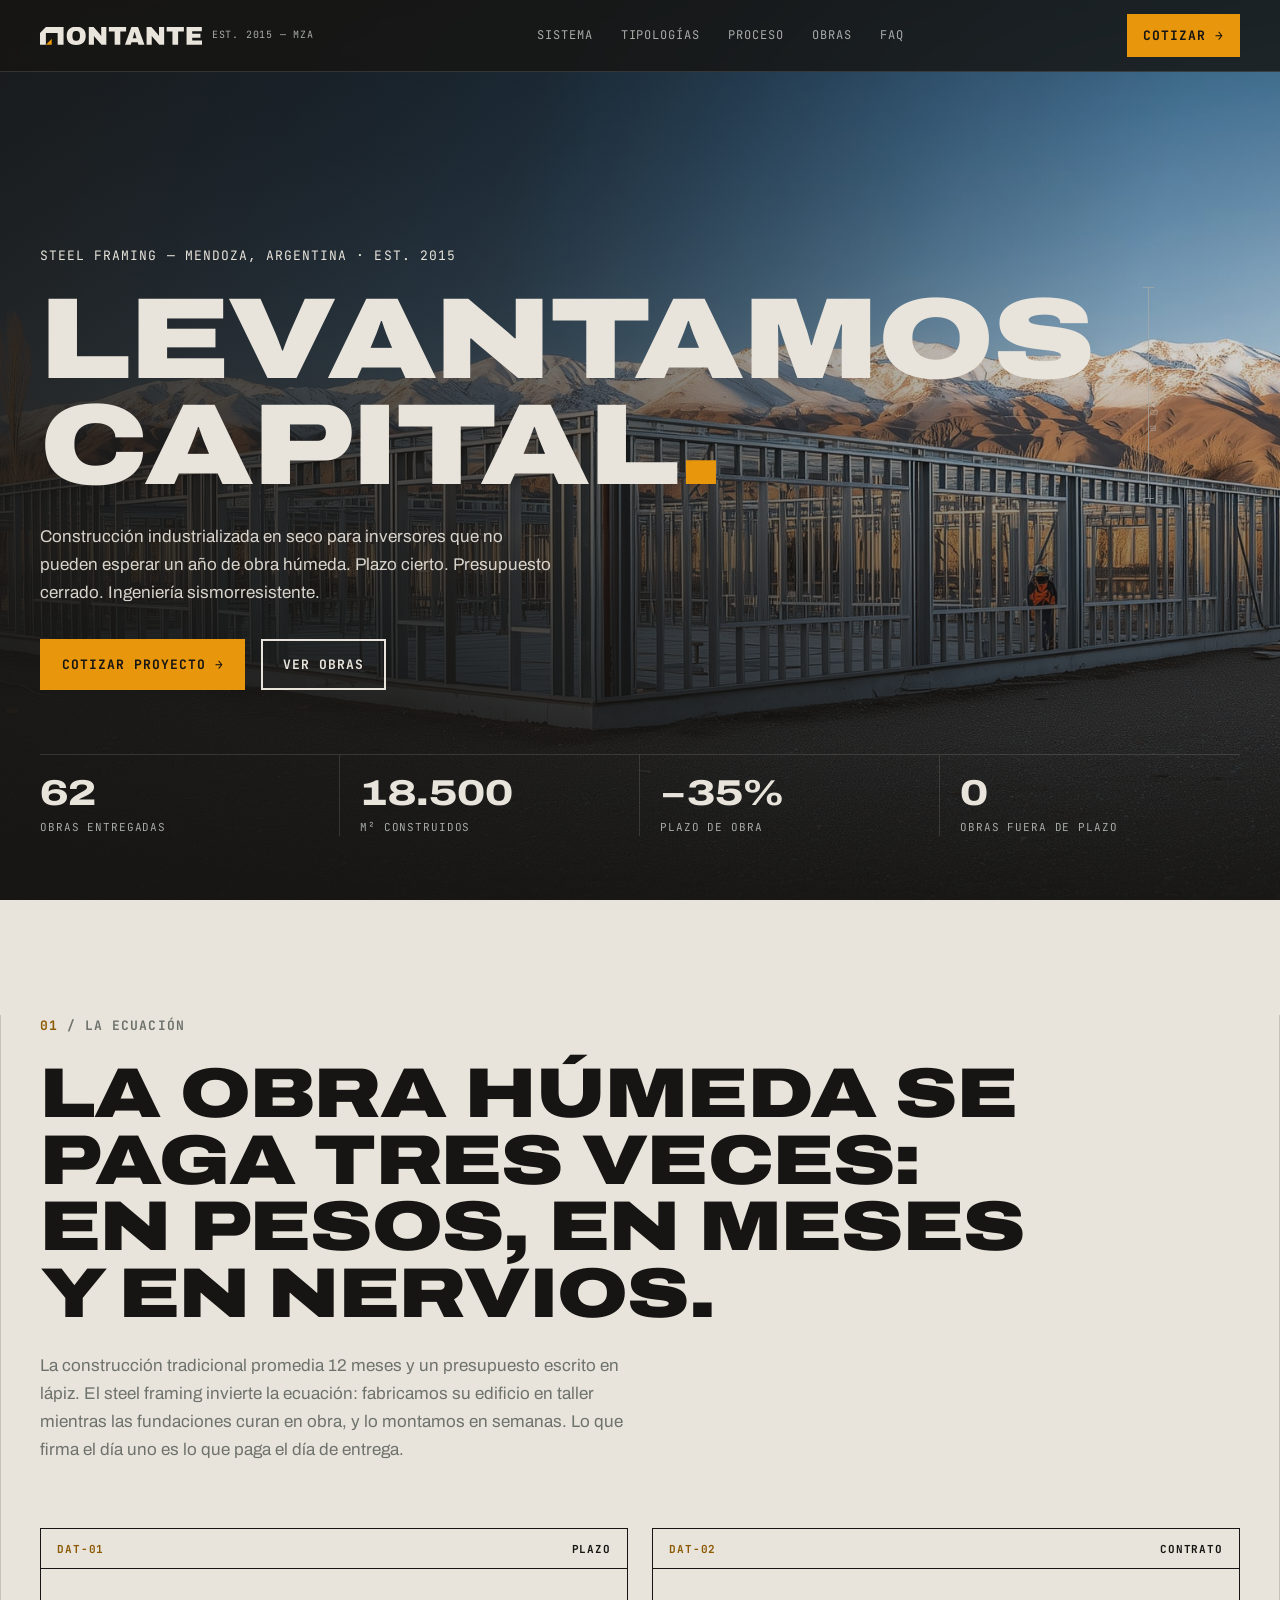
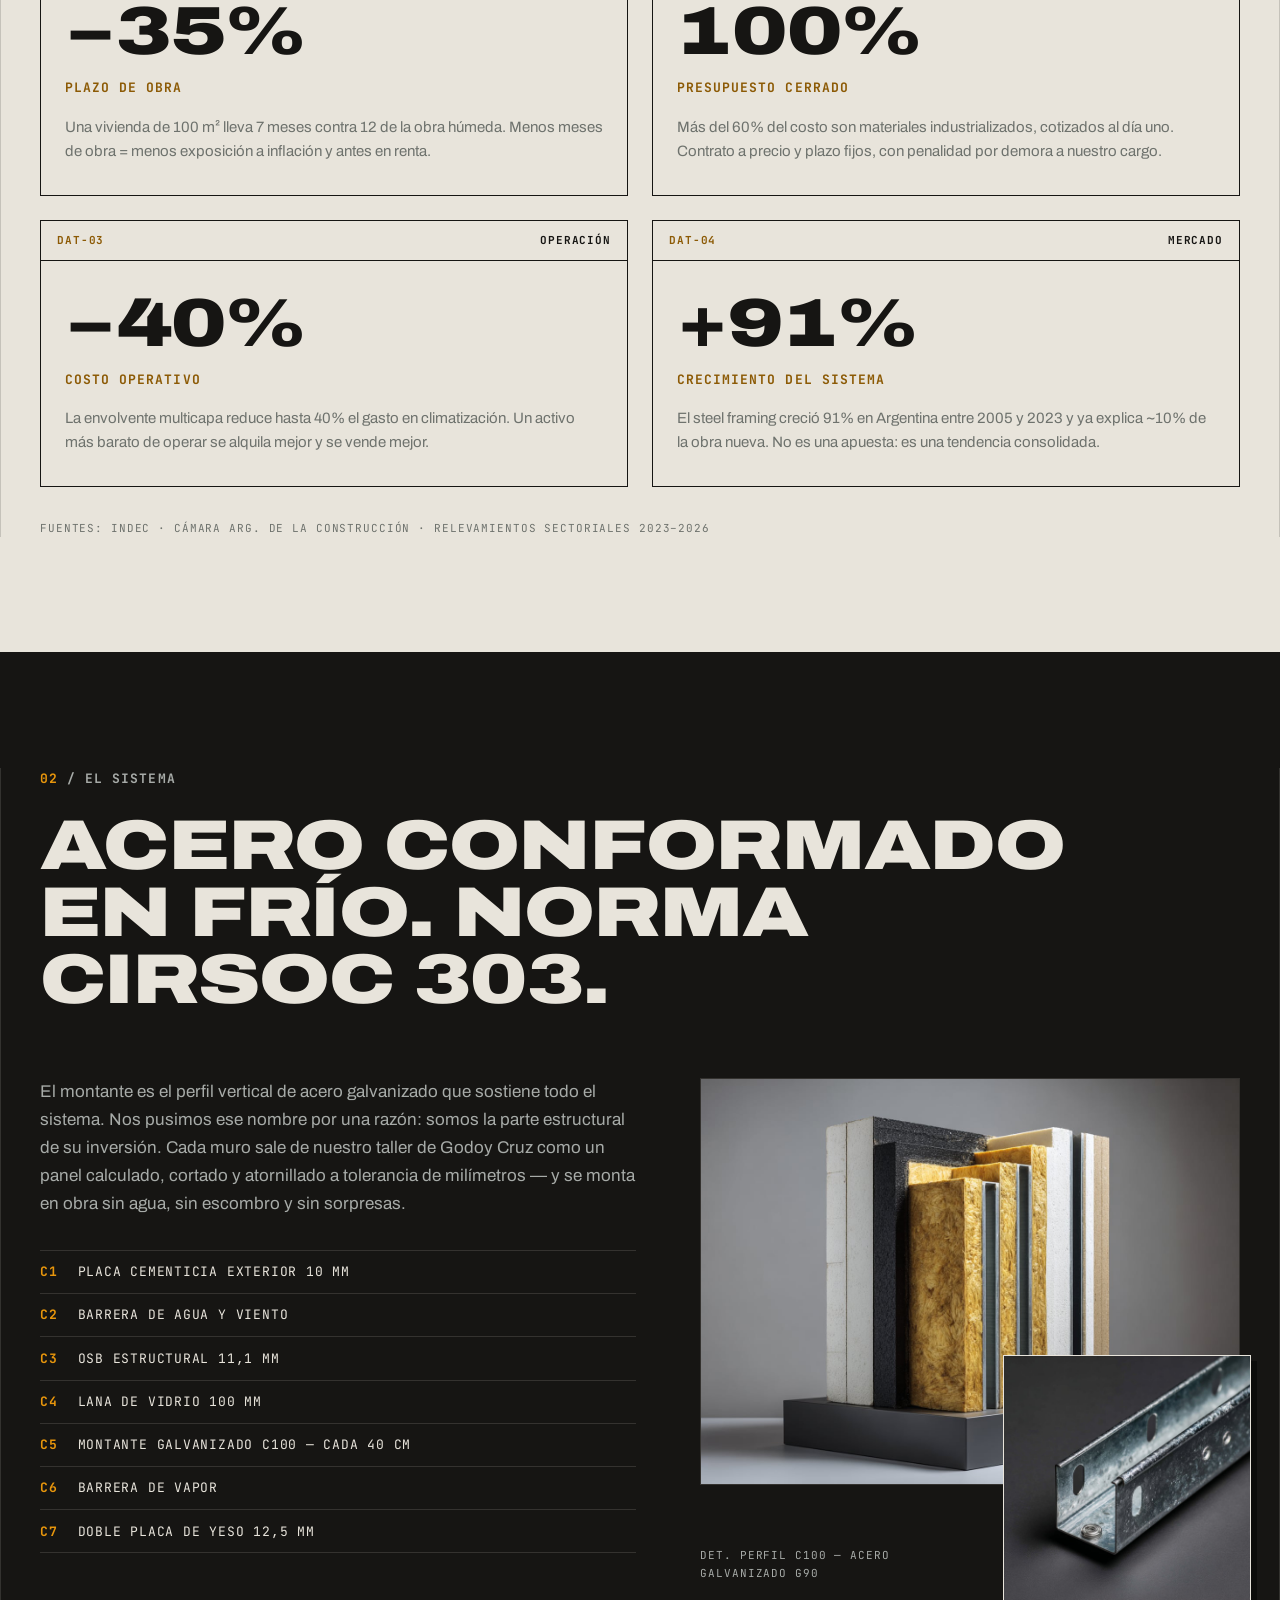
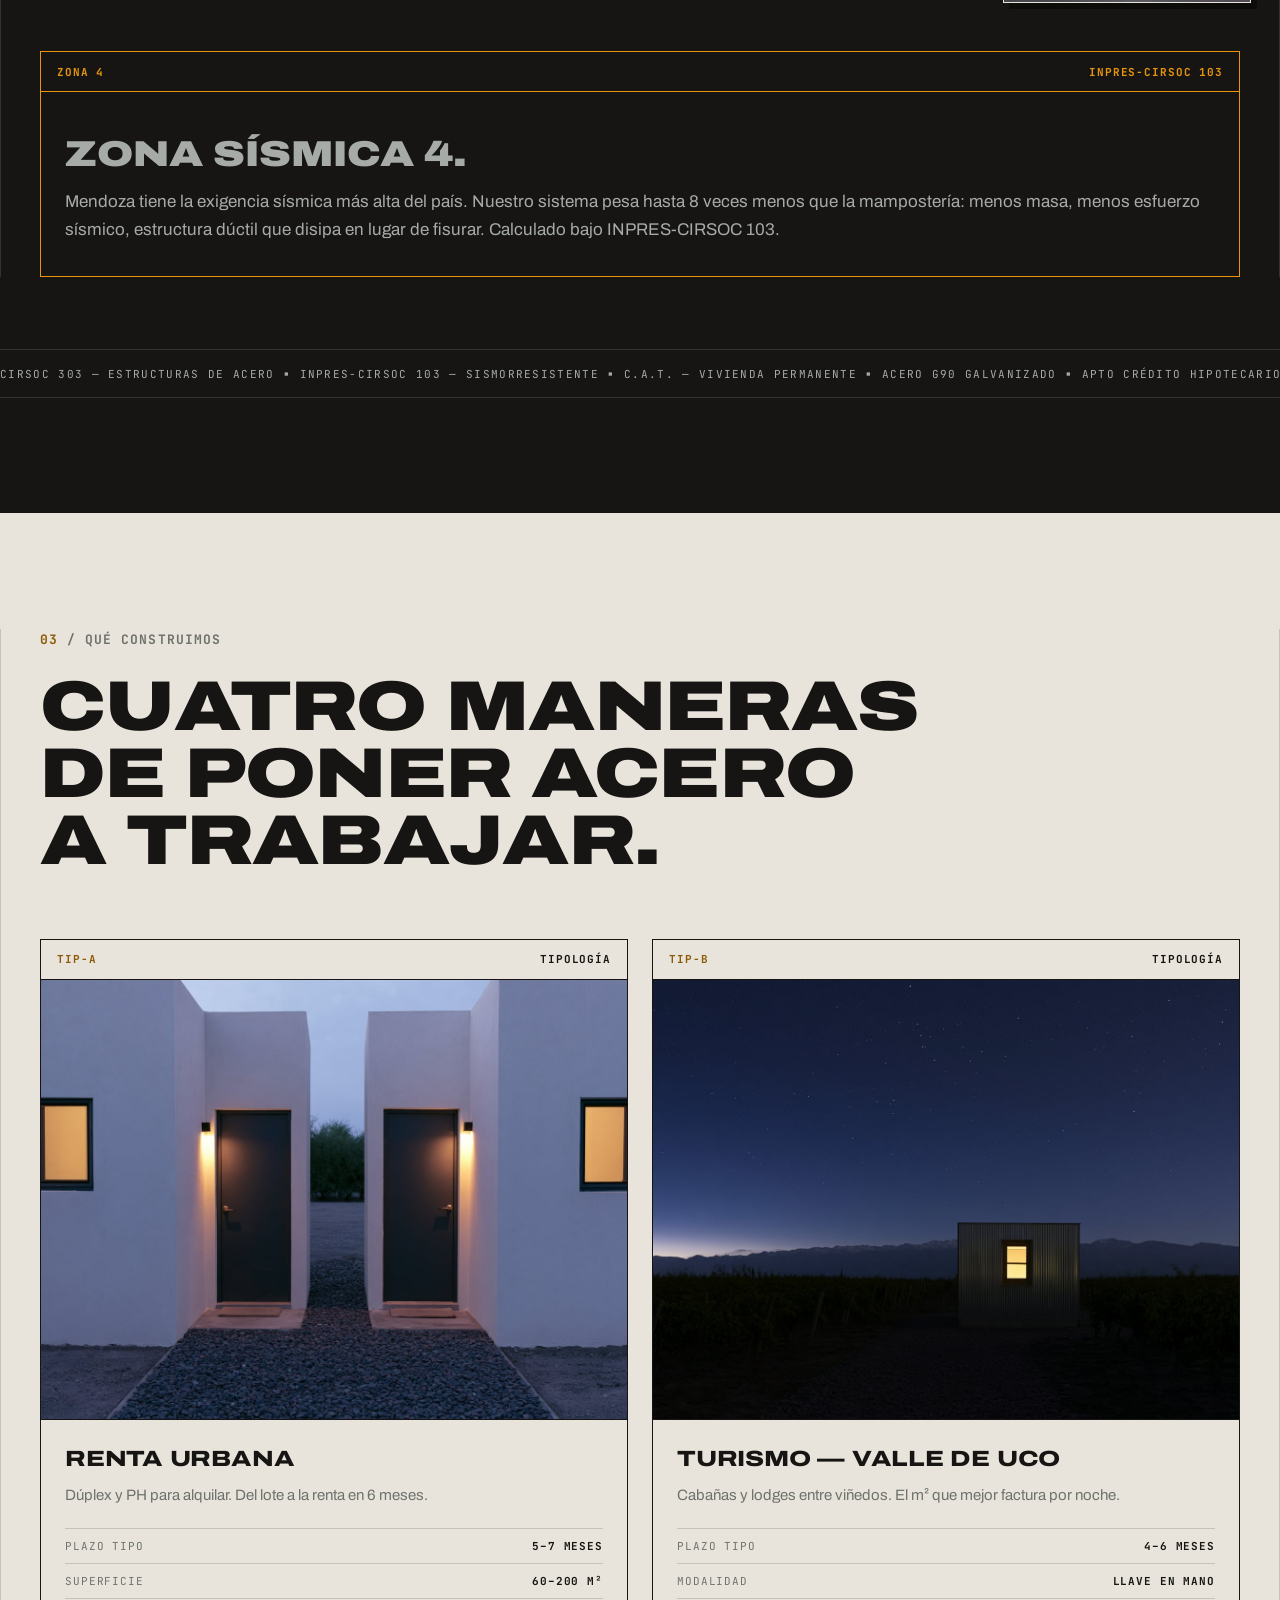
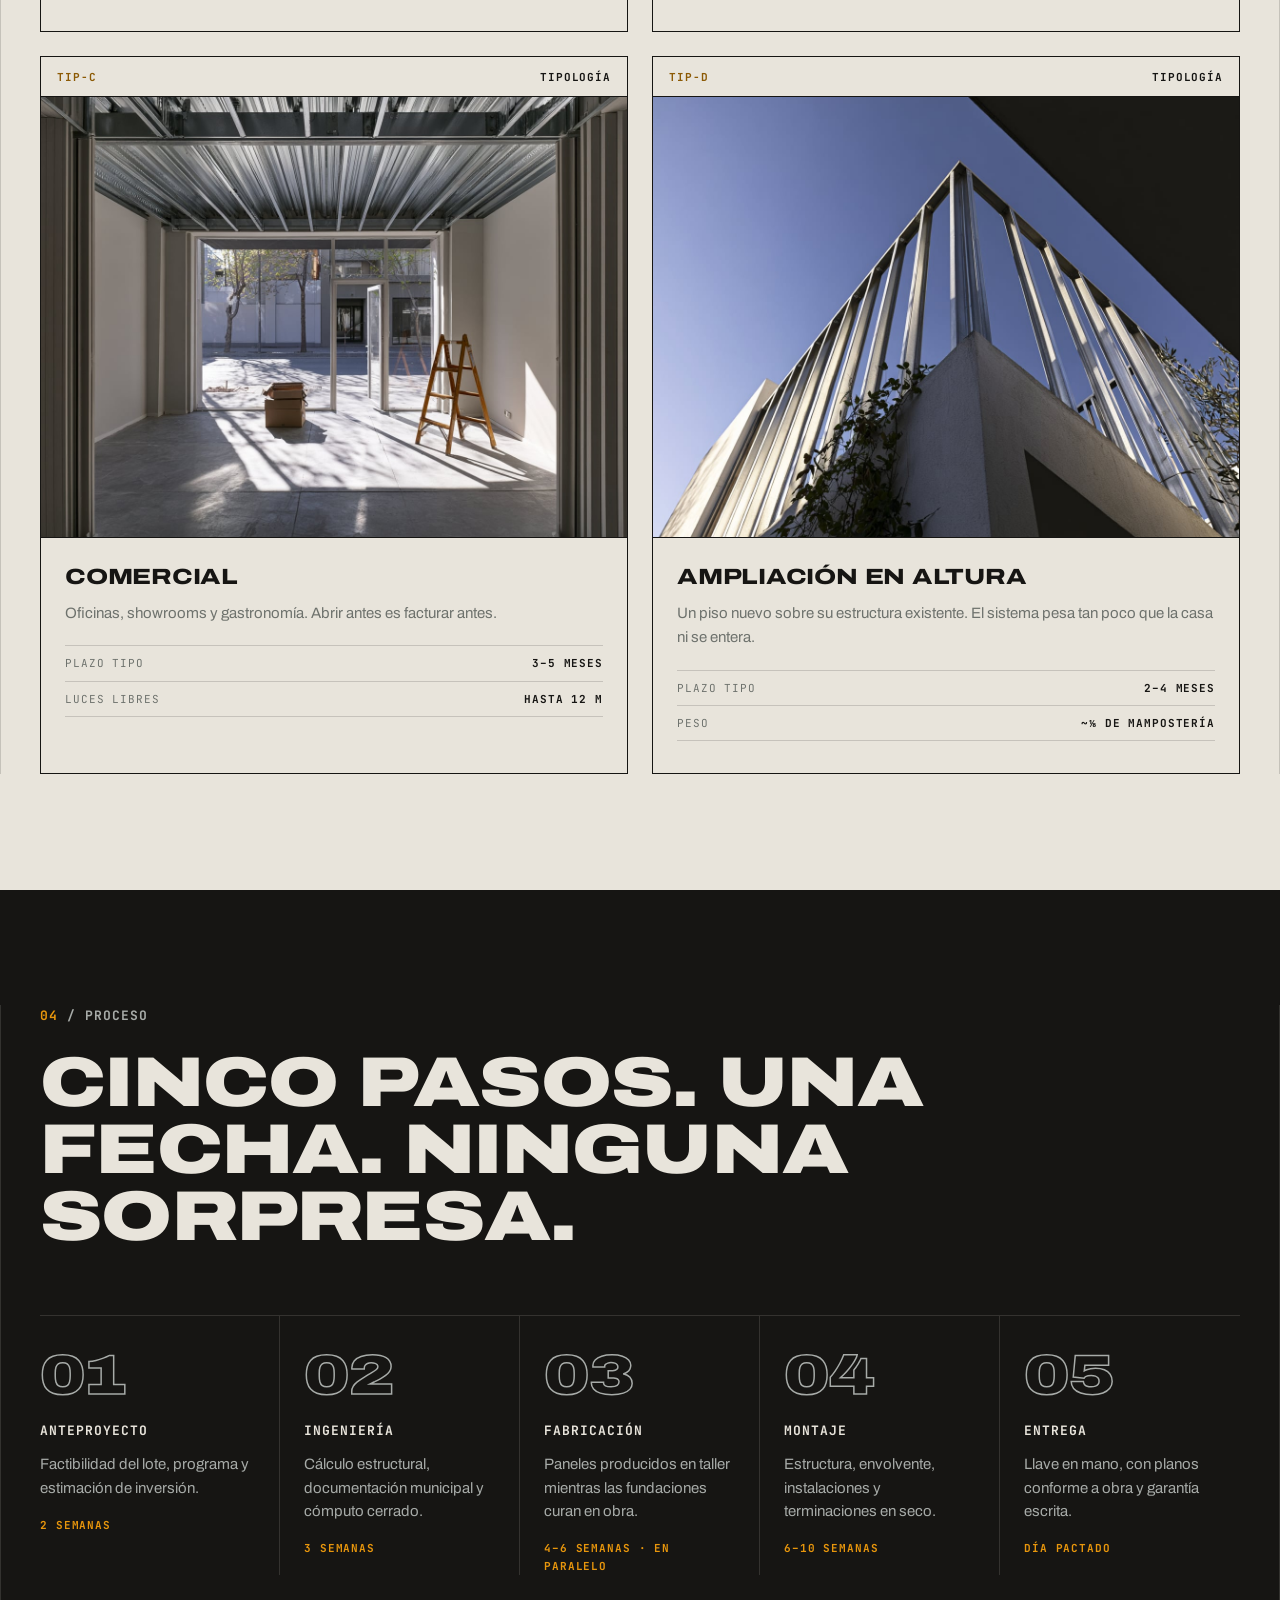
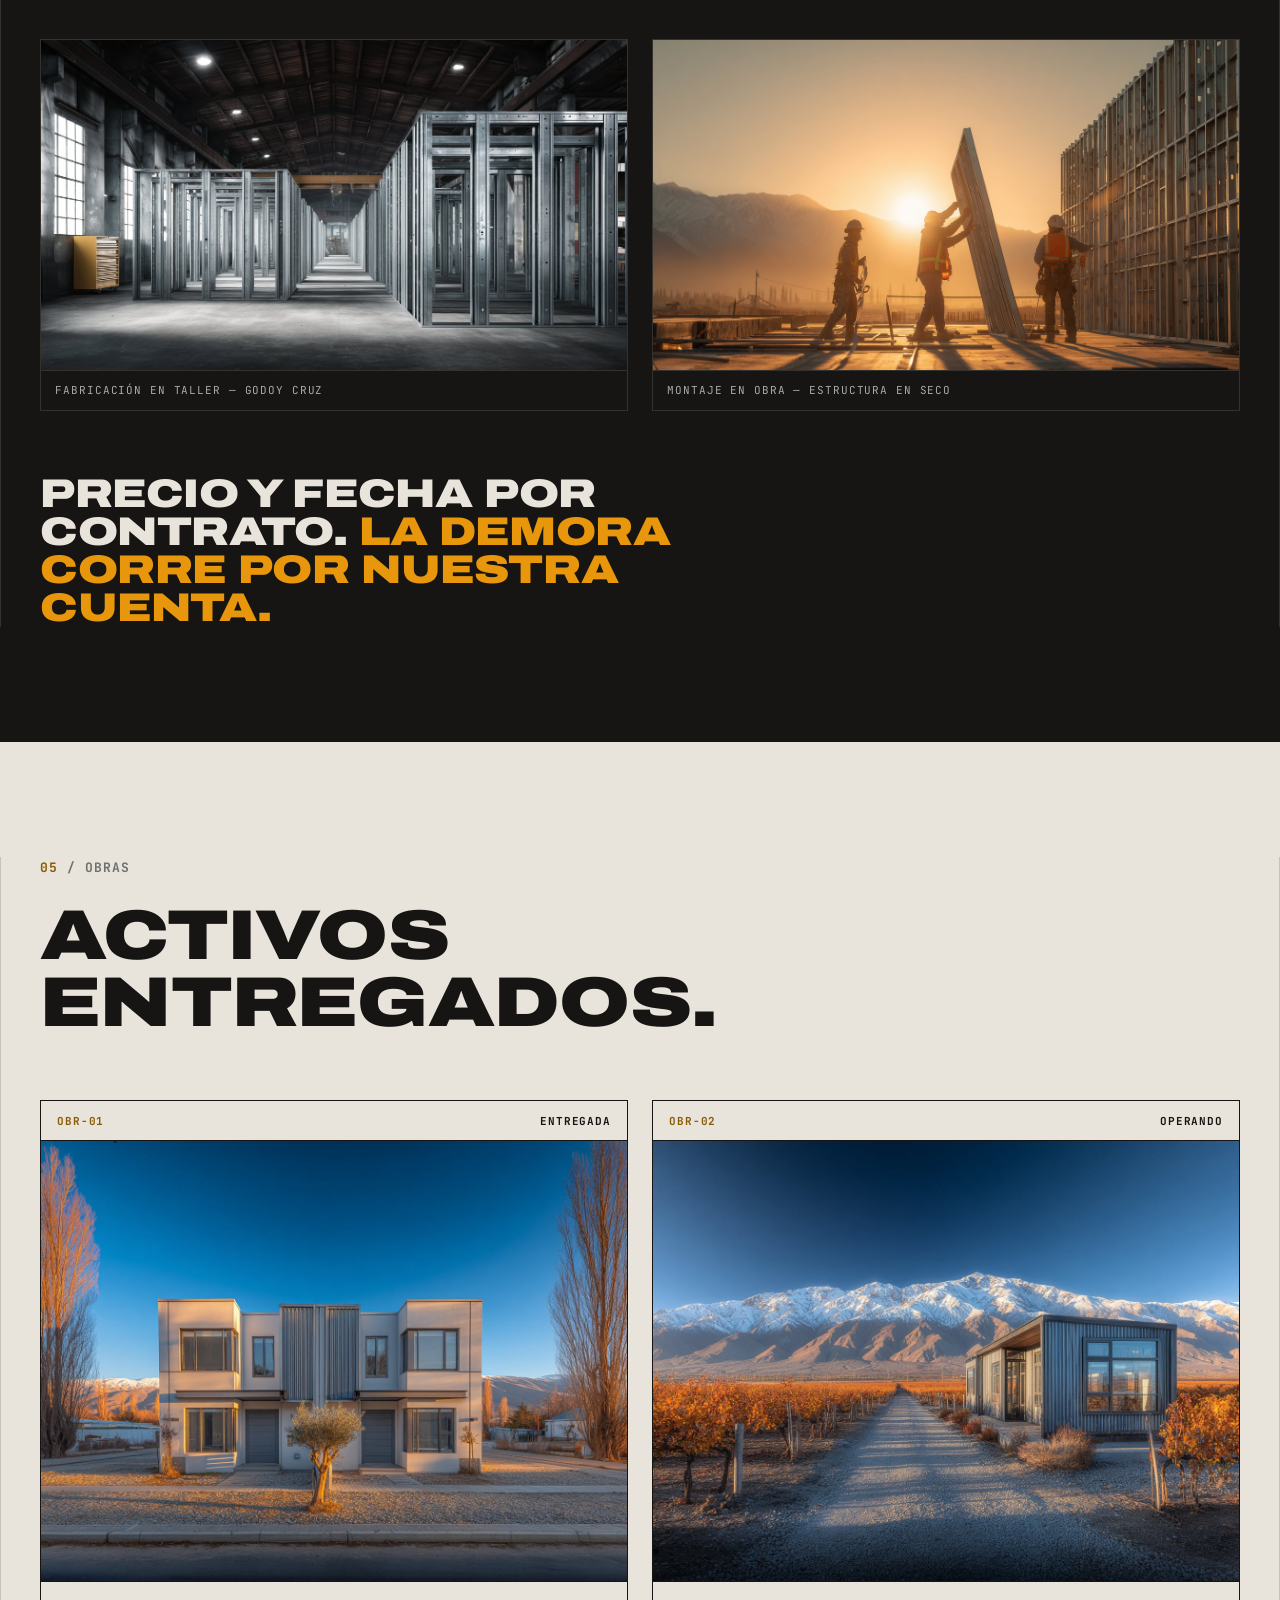
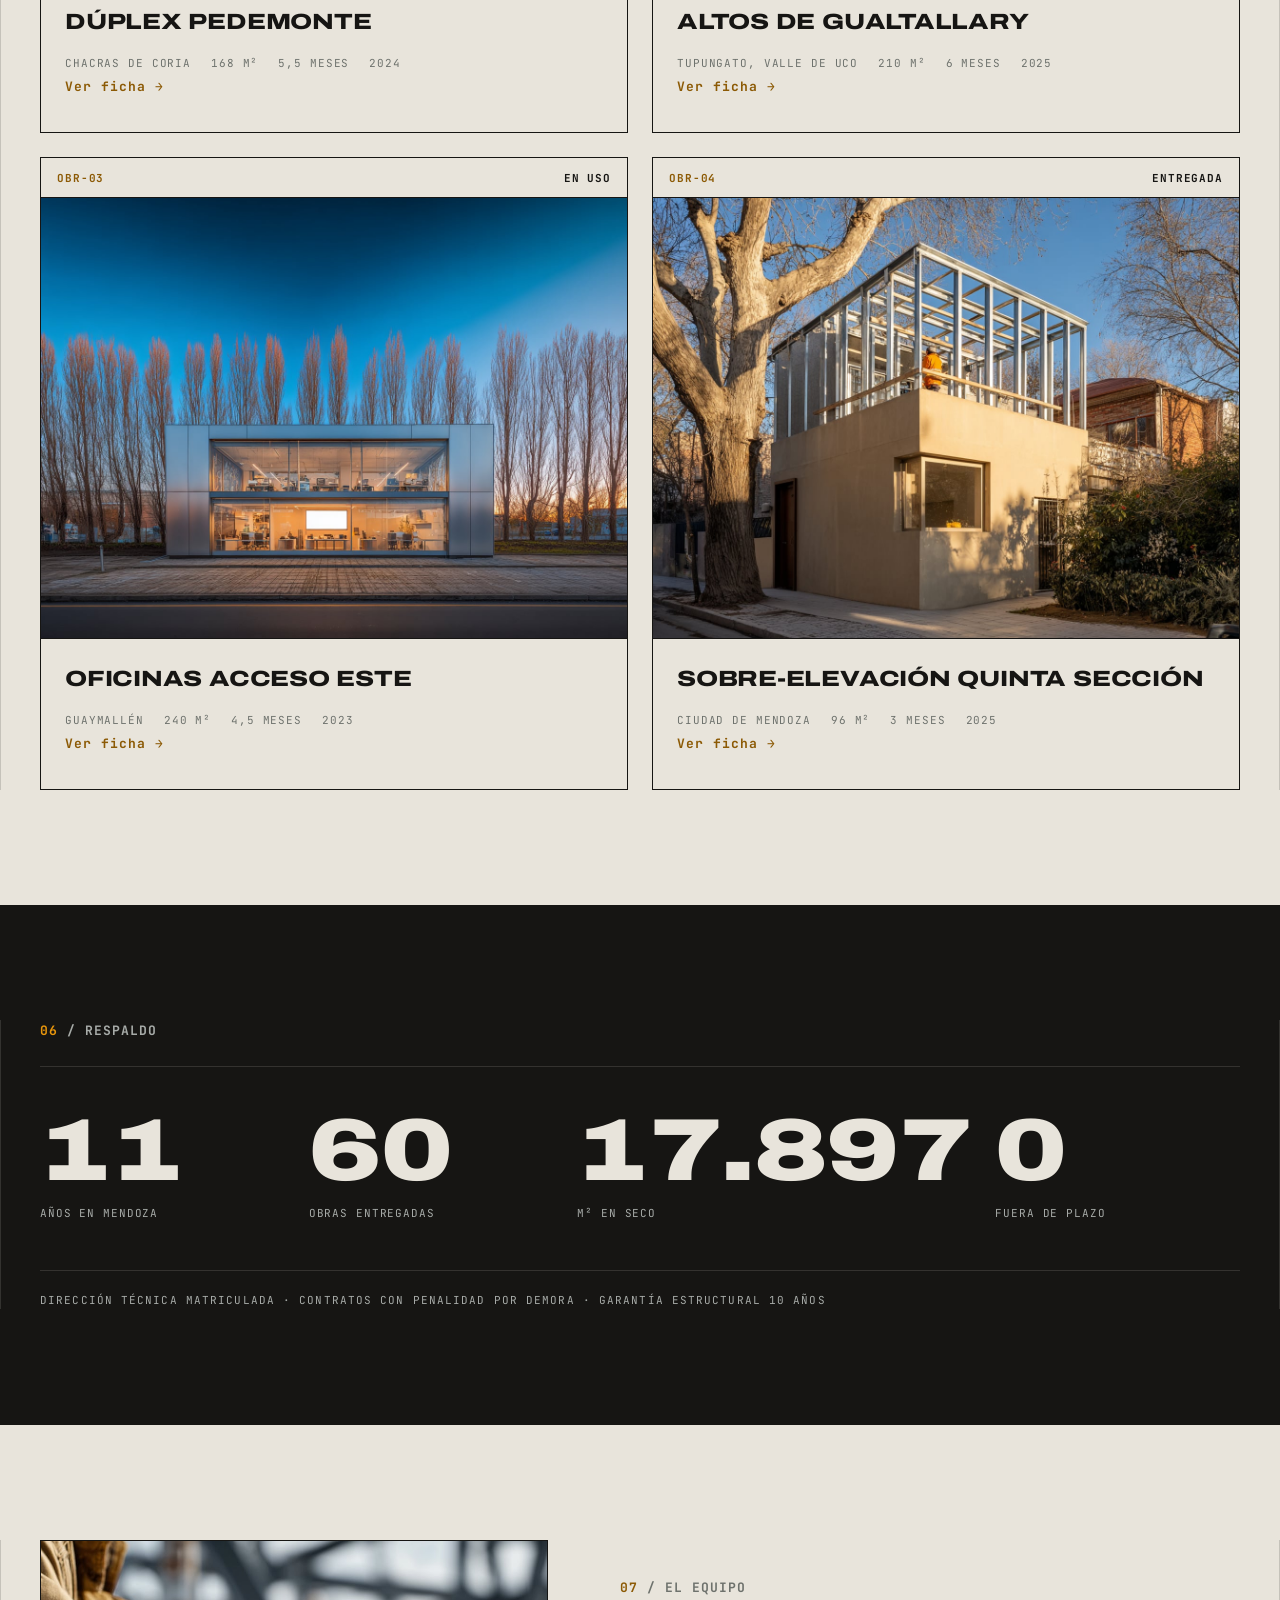
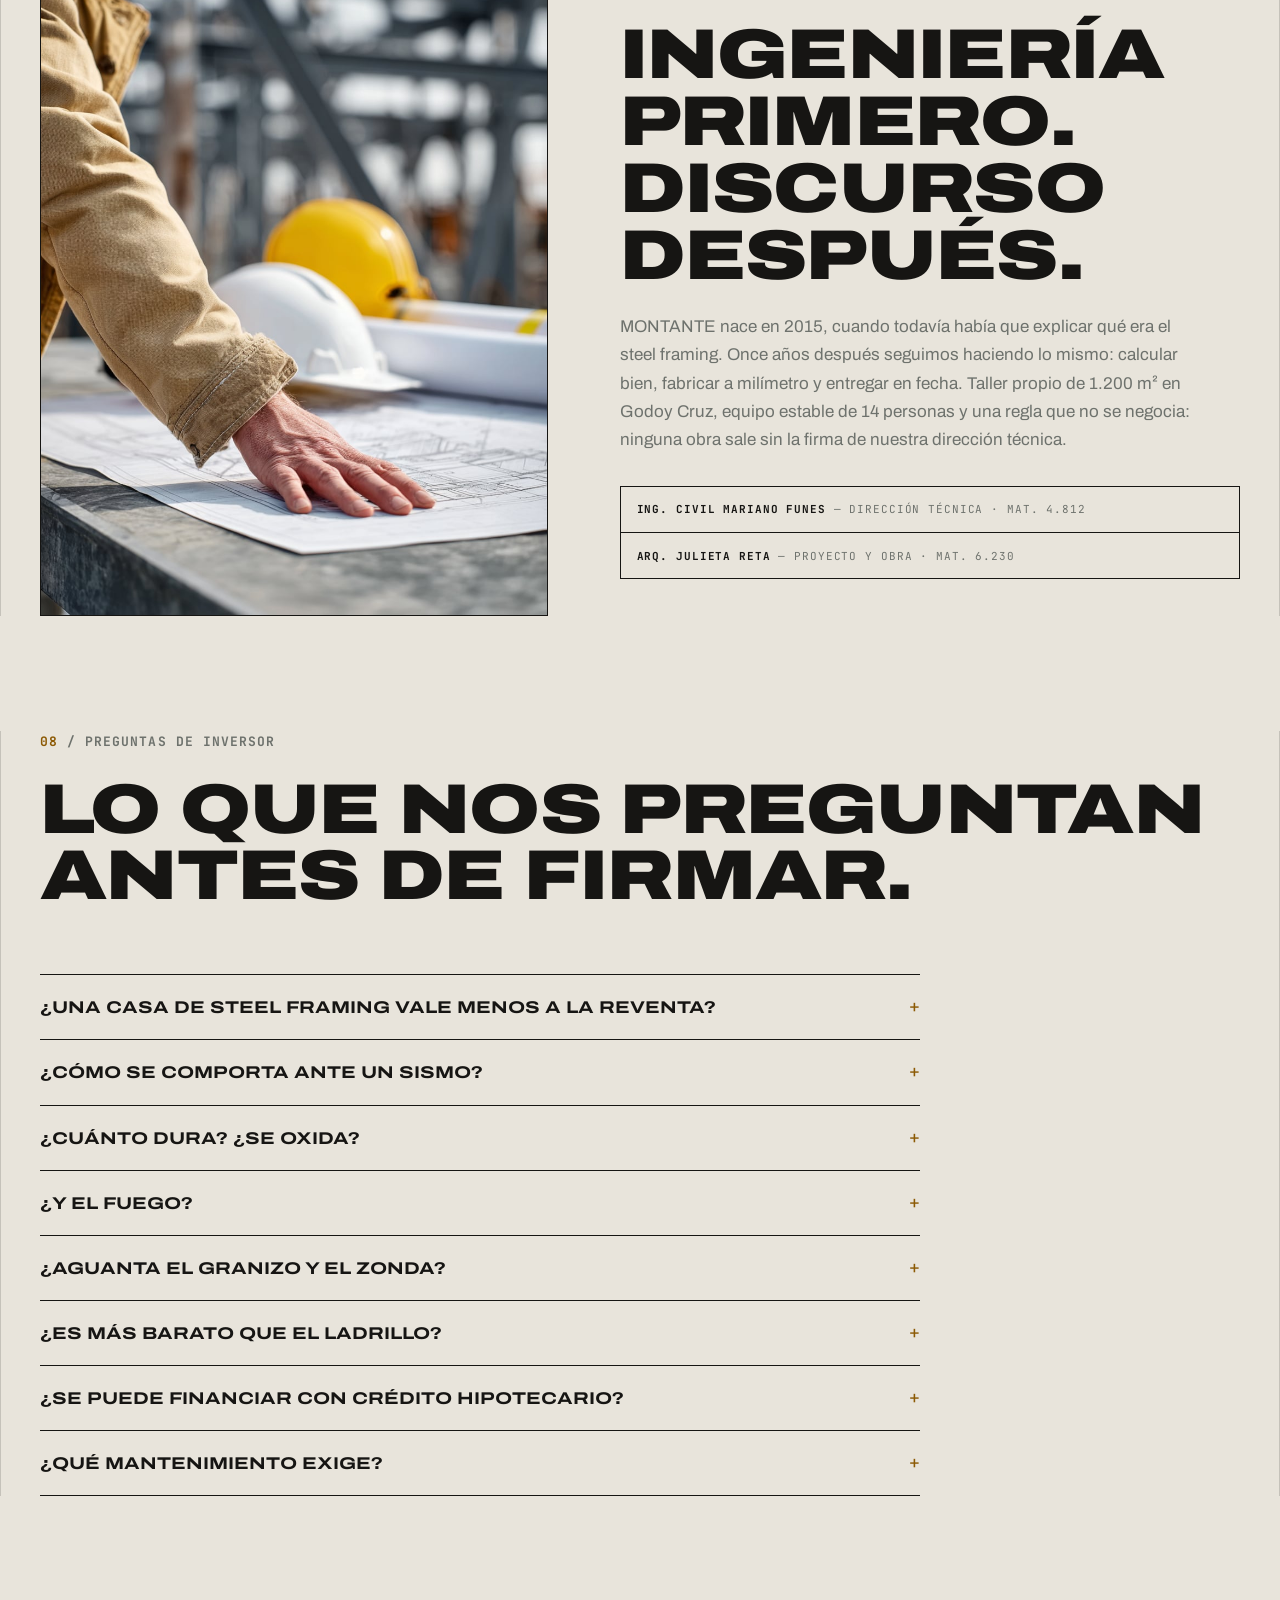
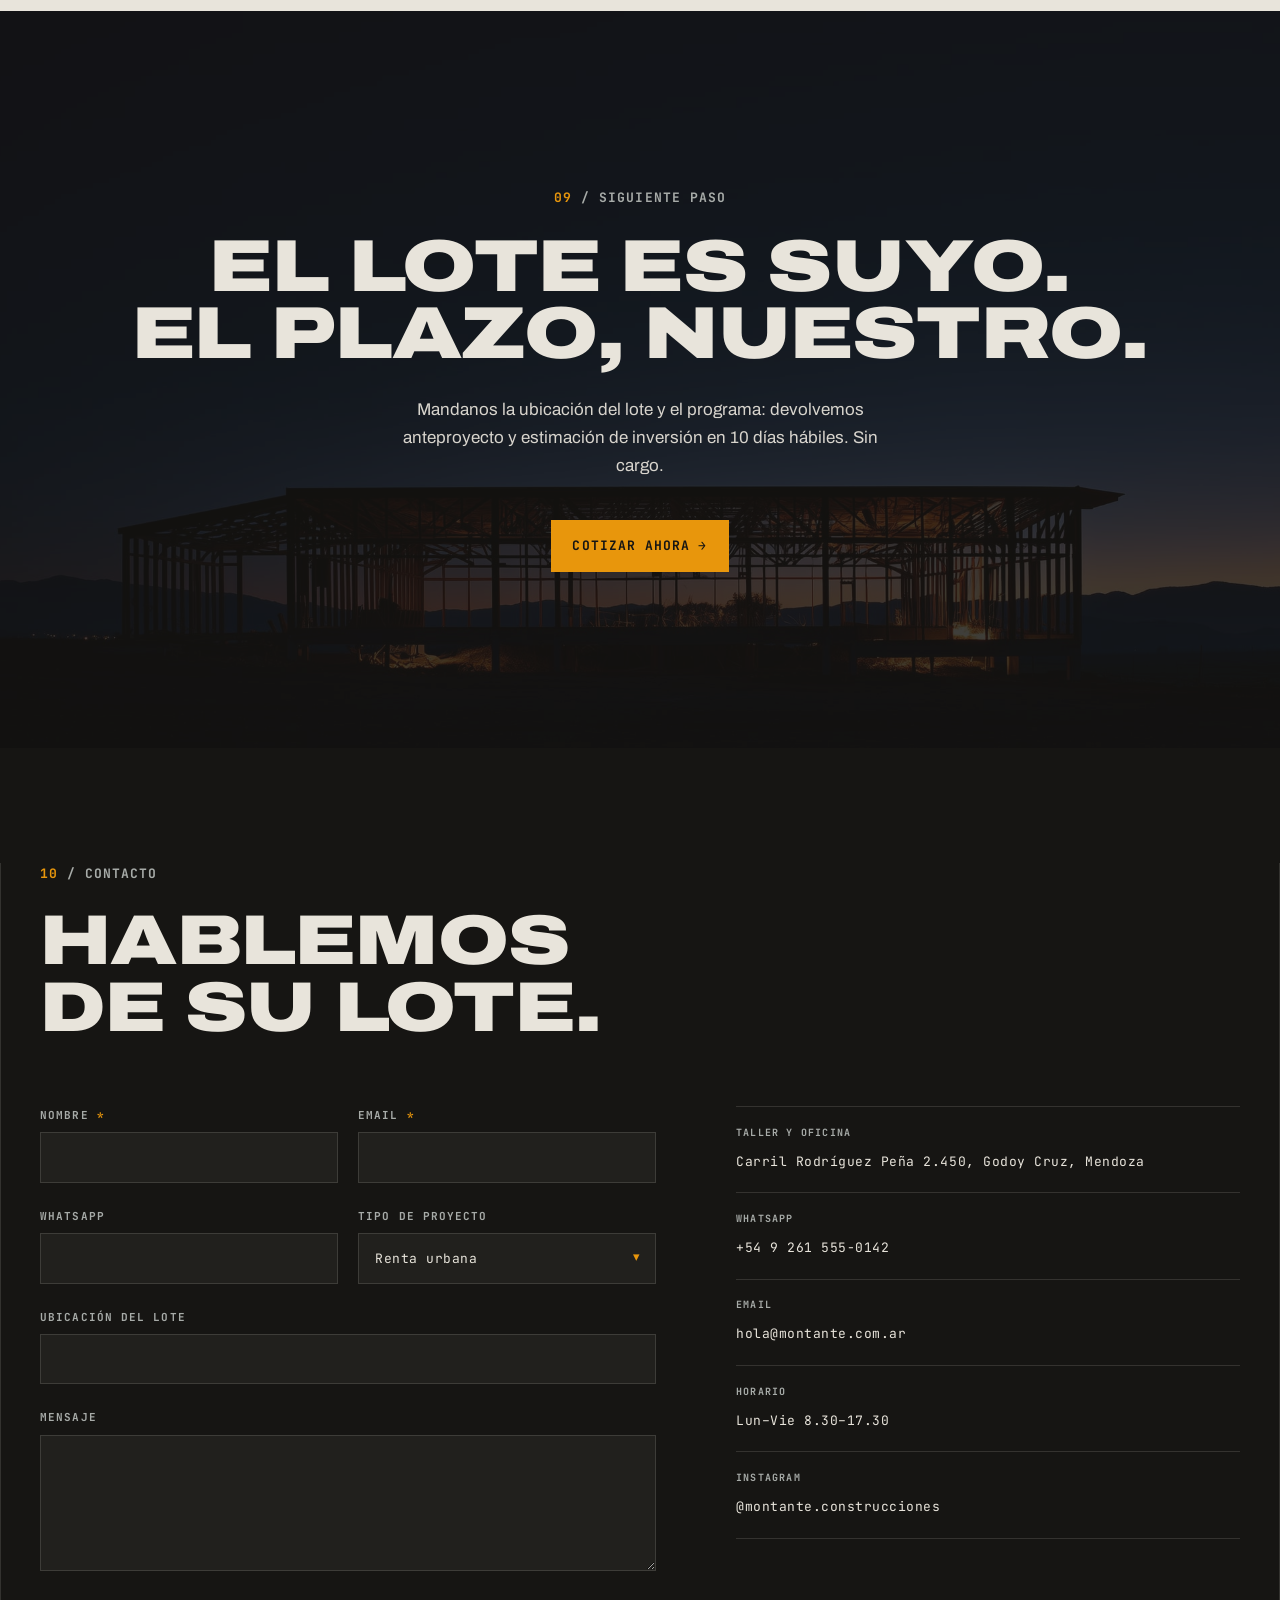
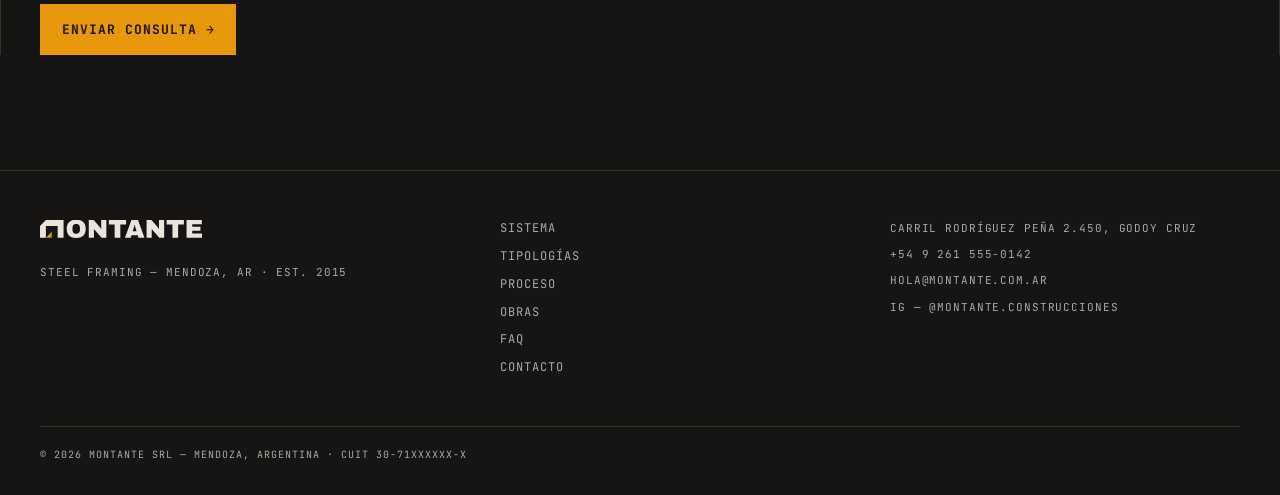
==== commit 20412366: "Logo V3: isologo y logotipo en nav, footer y favicon Co-Authored-By: Claude Fable 5 <noreply@anthrop" ====
--- a/index.html
+++ b/index.html
@@ -30,10 +30,7 @@
   <header class="nav" id="nav">
     <div class="nav__bar">
       <a class="brand" href="#top" aria-label="MONTANTE — inicio">
-        <svg class="brand__icon" width="18" height="18" viewBox="0 0 24 24" aria-hidden="true">
-          <path d="M17 7V4H5v16h12v-3" fill="none" stroke="currentColor" stroke-width="2"/>
-        </svg>
-        <span class="brand__word">MONTANTE</span>
+        <img class="brand__logo" src="assets/img/logo-montante-hueso.svg" alt="" width="162" height="18">
         <span class="brand__est">EST. 2015 — MZA</span>
       </a>
 
@@ -592,10 +589,7 @@
       <div class="footer__grid">
         <div>
           <a class="brand" href="#top" aria-label="MONTANTE — volver arriba">
-            <svg class="brand__icon" width="18" height="18" viewBox="0 0 24 24" aria-hidden="true">
-              <path d="M17 7V4H5v16h12v-3" fill="none" stroke="currentColor" stroke-width="2"/>
-            </svg>
-            <span class="brand__word">MONTANTE</span>
+            <img class="brand__logo" src="assets/img/logo-montante-hueso.svg" alt="" width="162" height="18">
           </a>
           <p class="footer__datos" style="margin-top:1rem">Steel framing — Mendoza, AR · Est. 2015</p>
         </div>
--- a/assets/css/styles.css
+++ b/assets/css/styles.css
@@ -1380,3 +1380,6 @@
   white-space: nowrap;
   border: 0;
 }
+
+/* ---------- Logotipo V3 ---------- */
+.brand__logo { display: block; height: 18px; width: auto; }
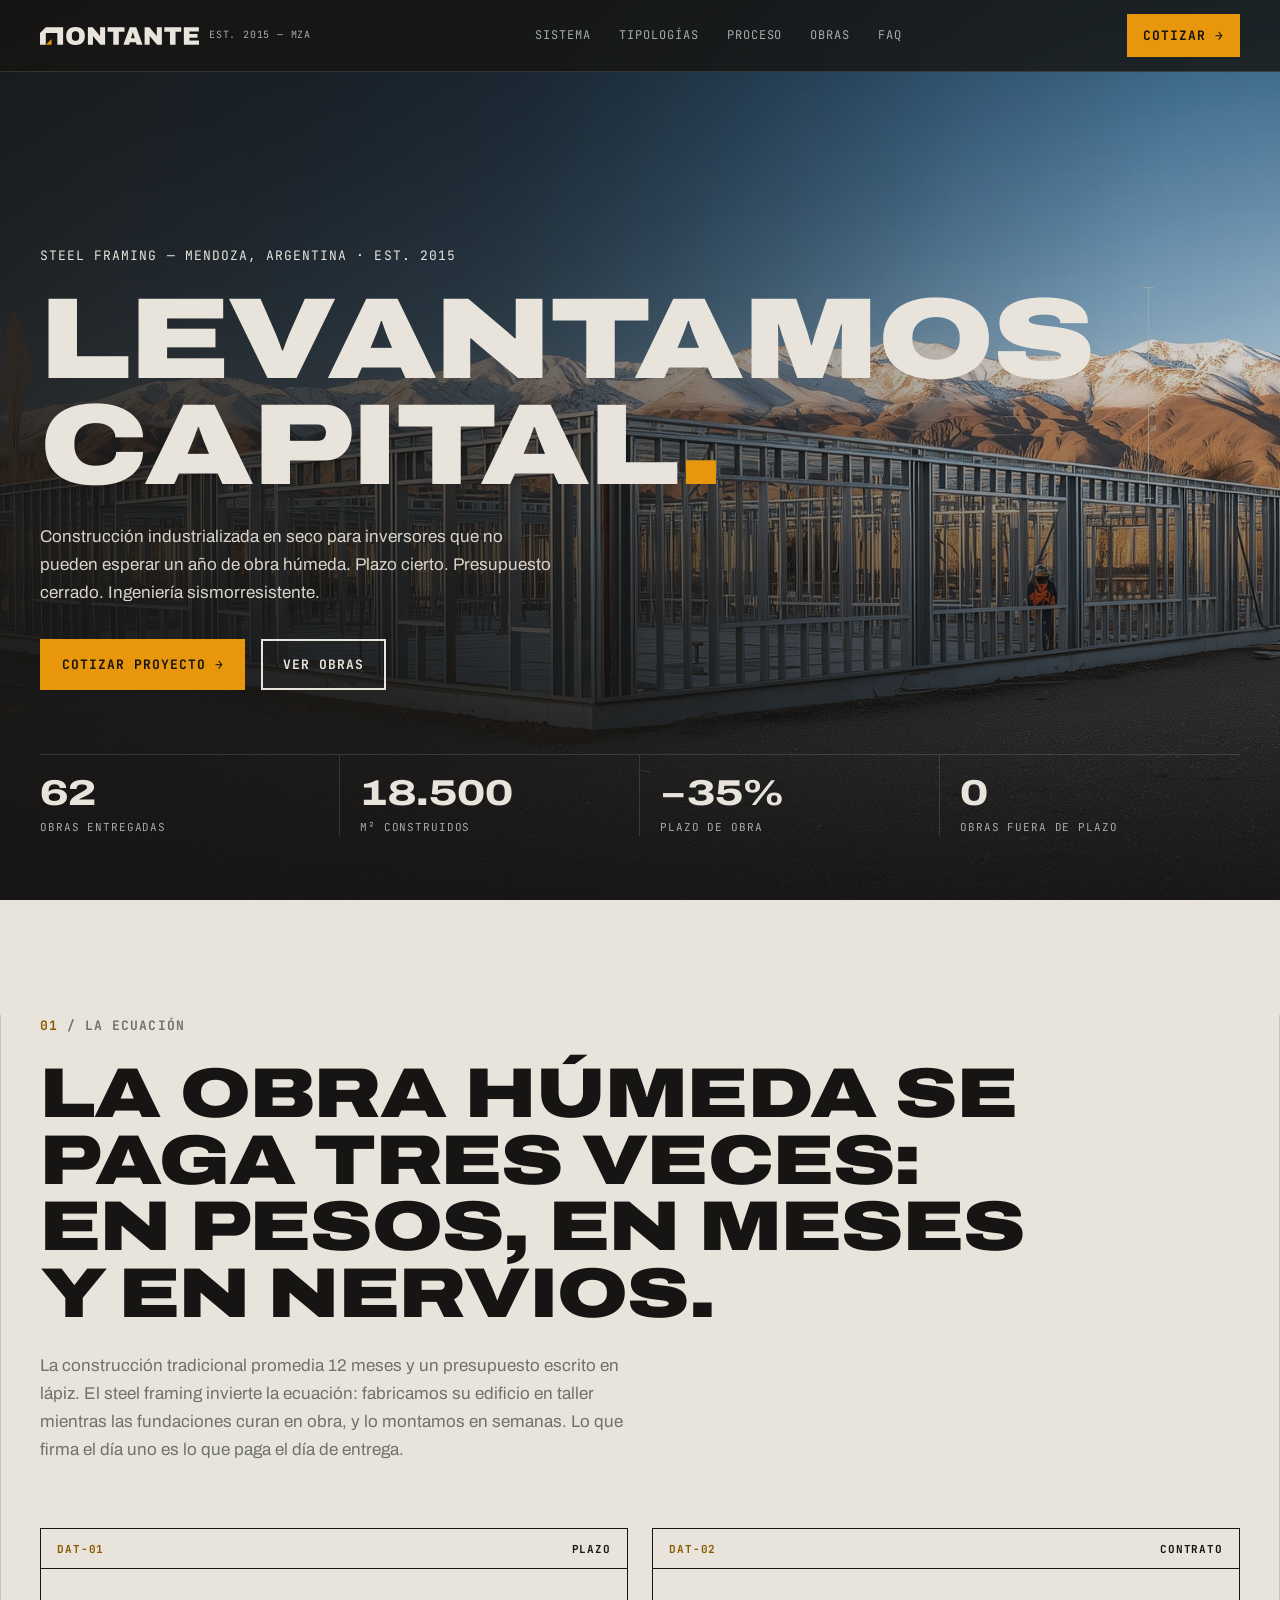
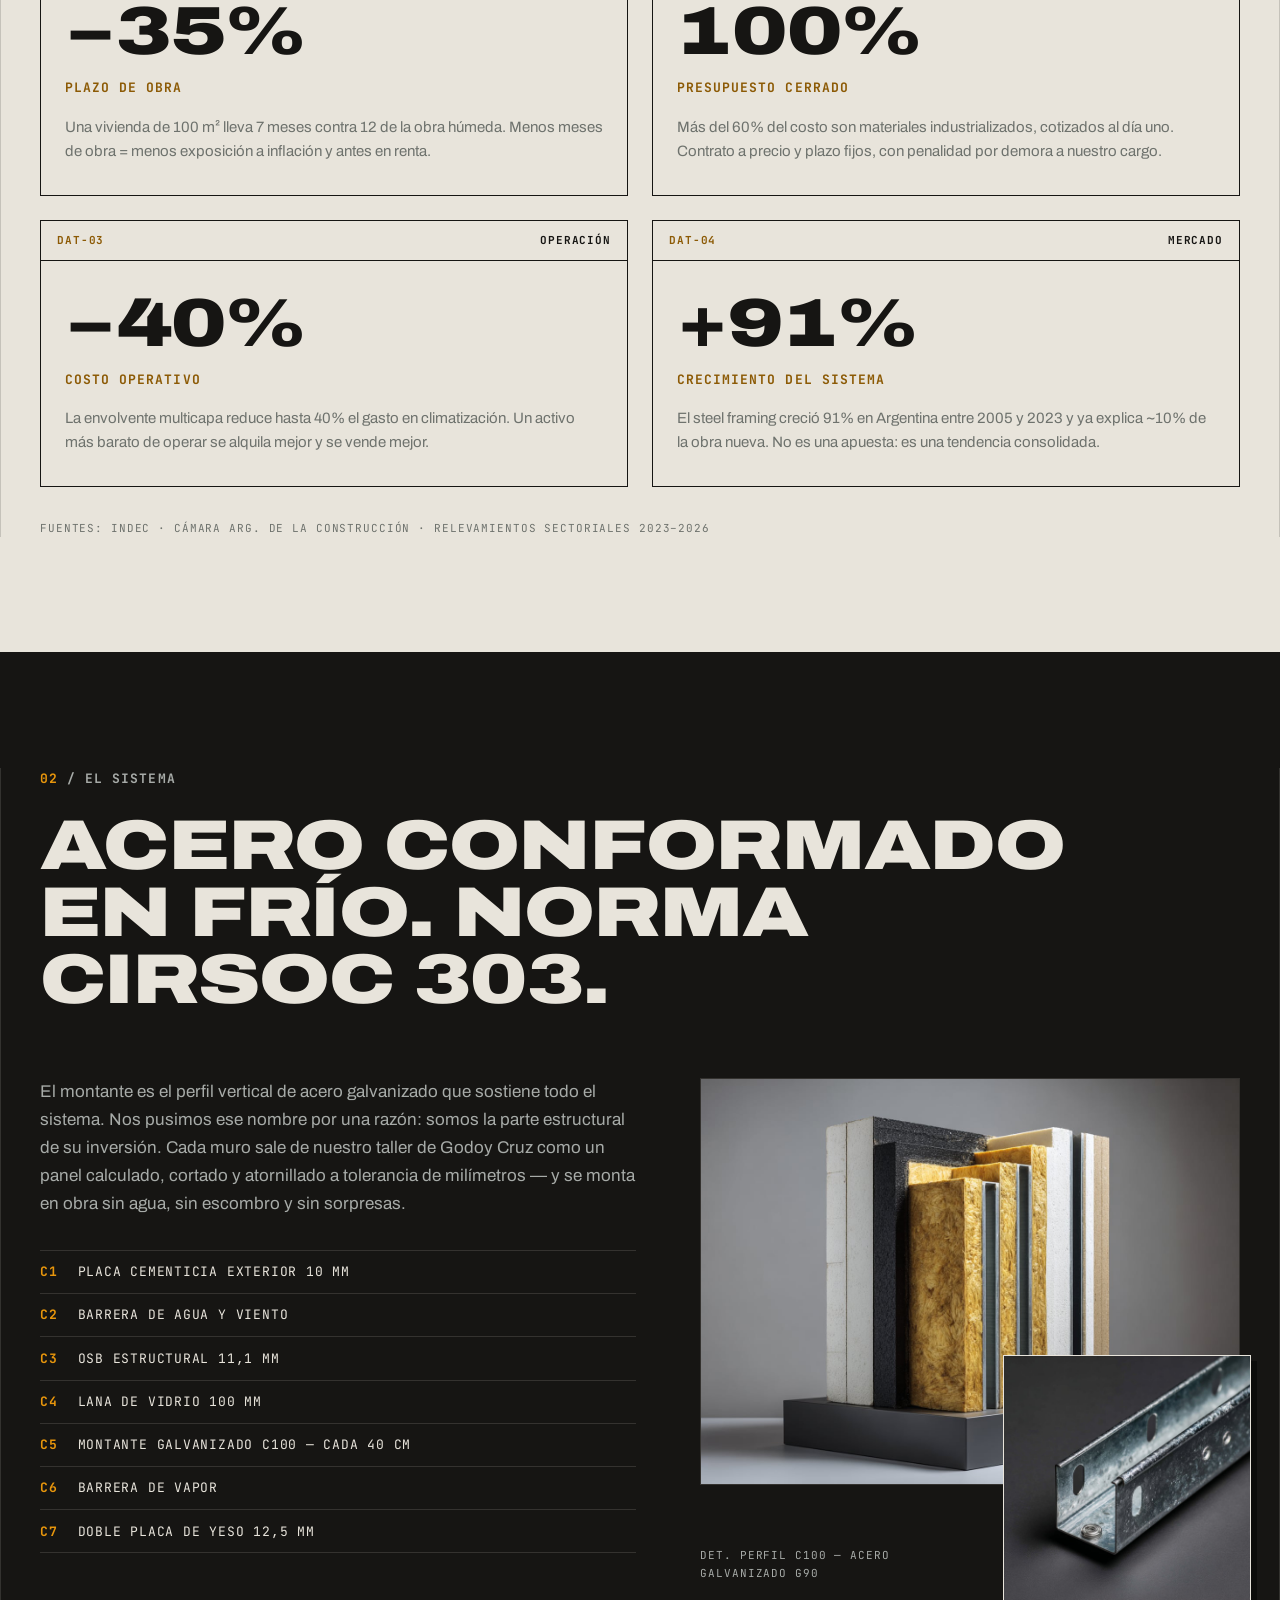
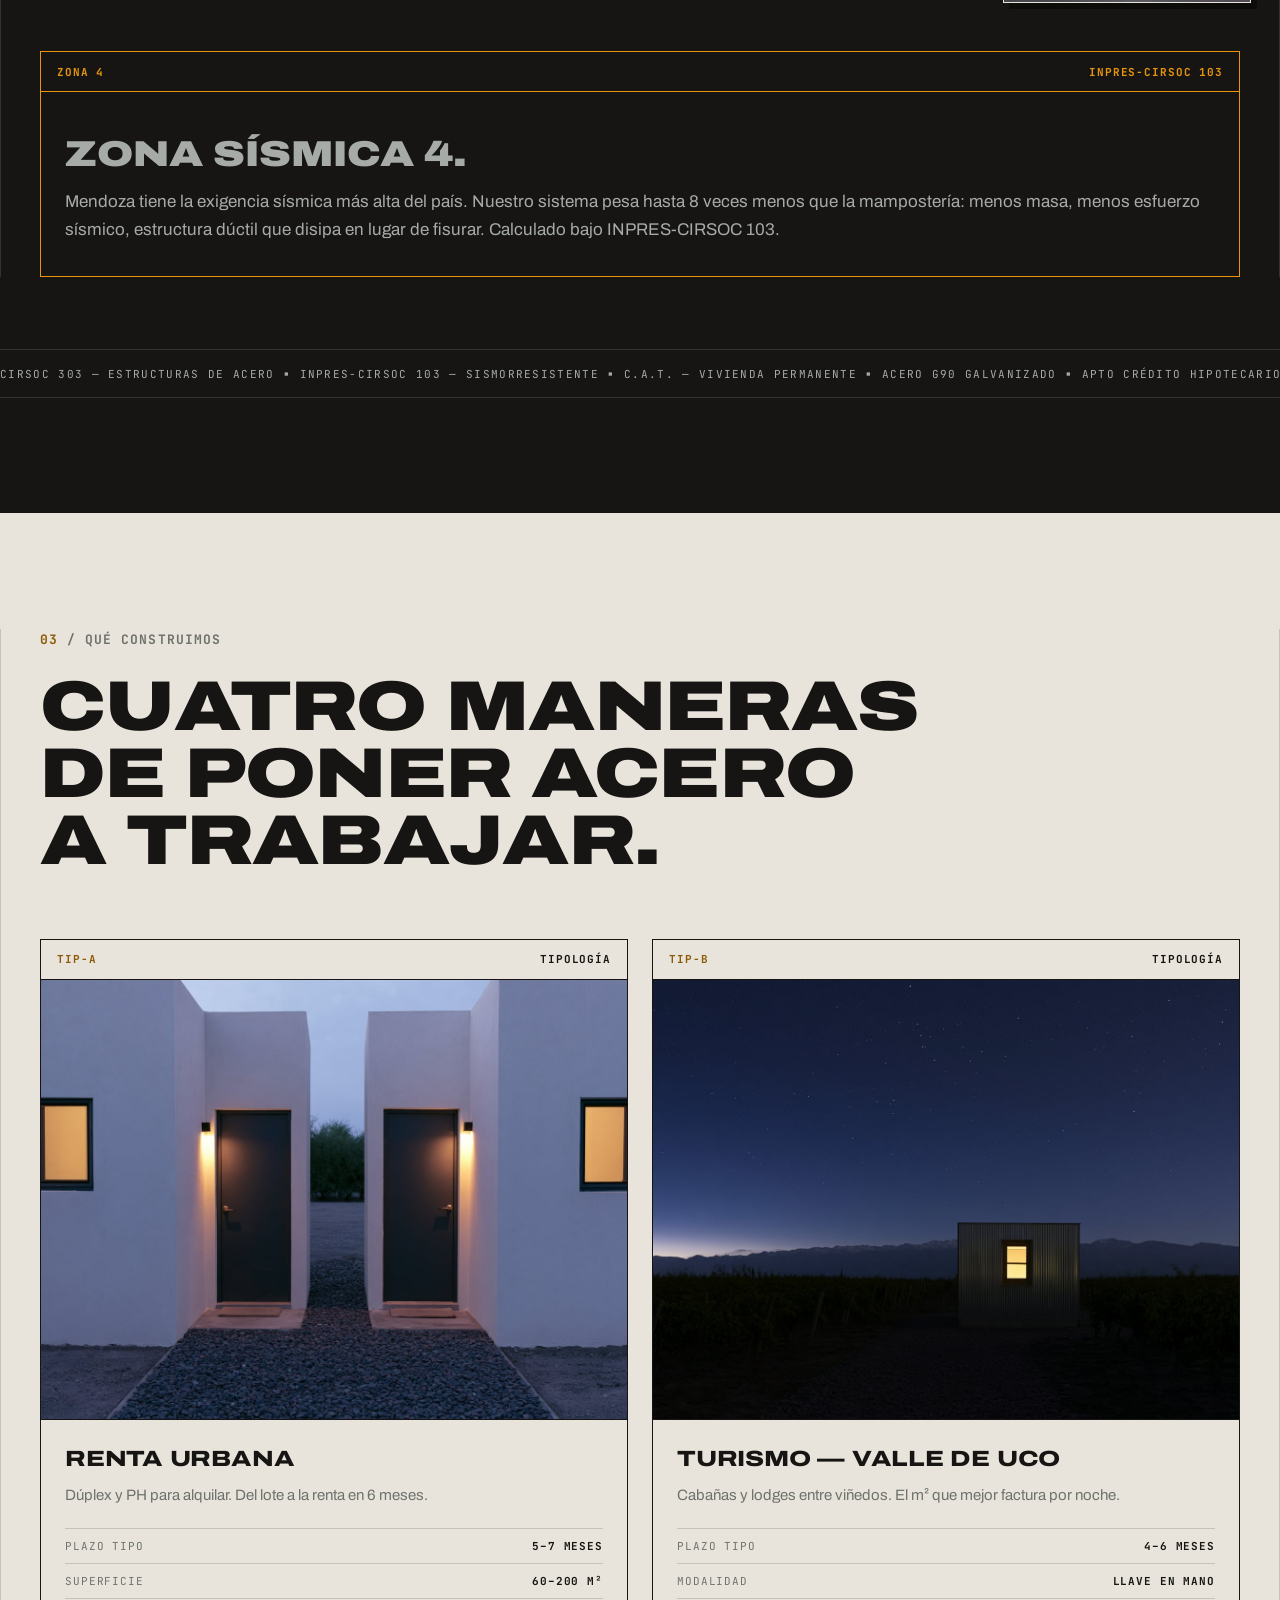
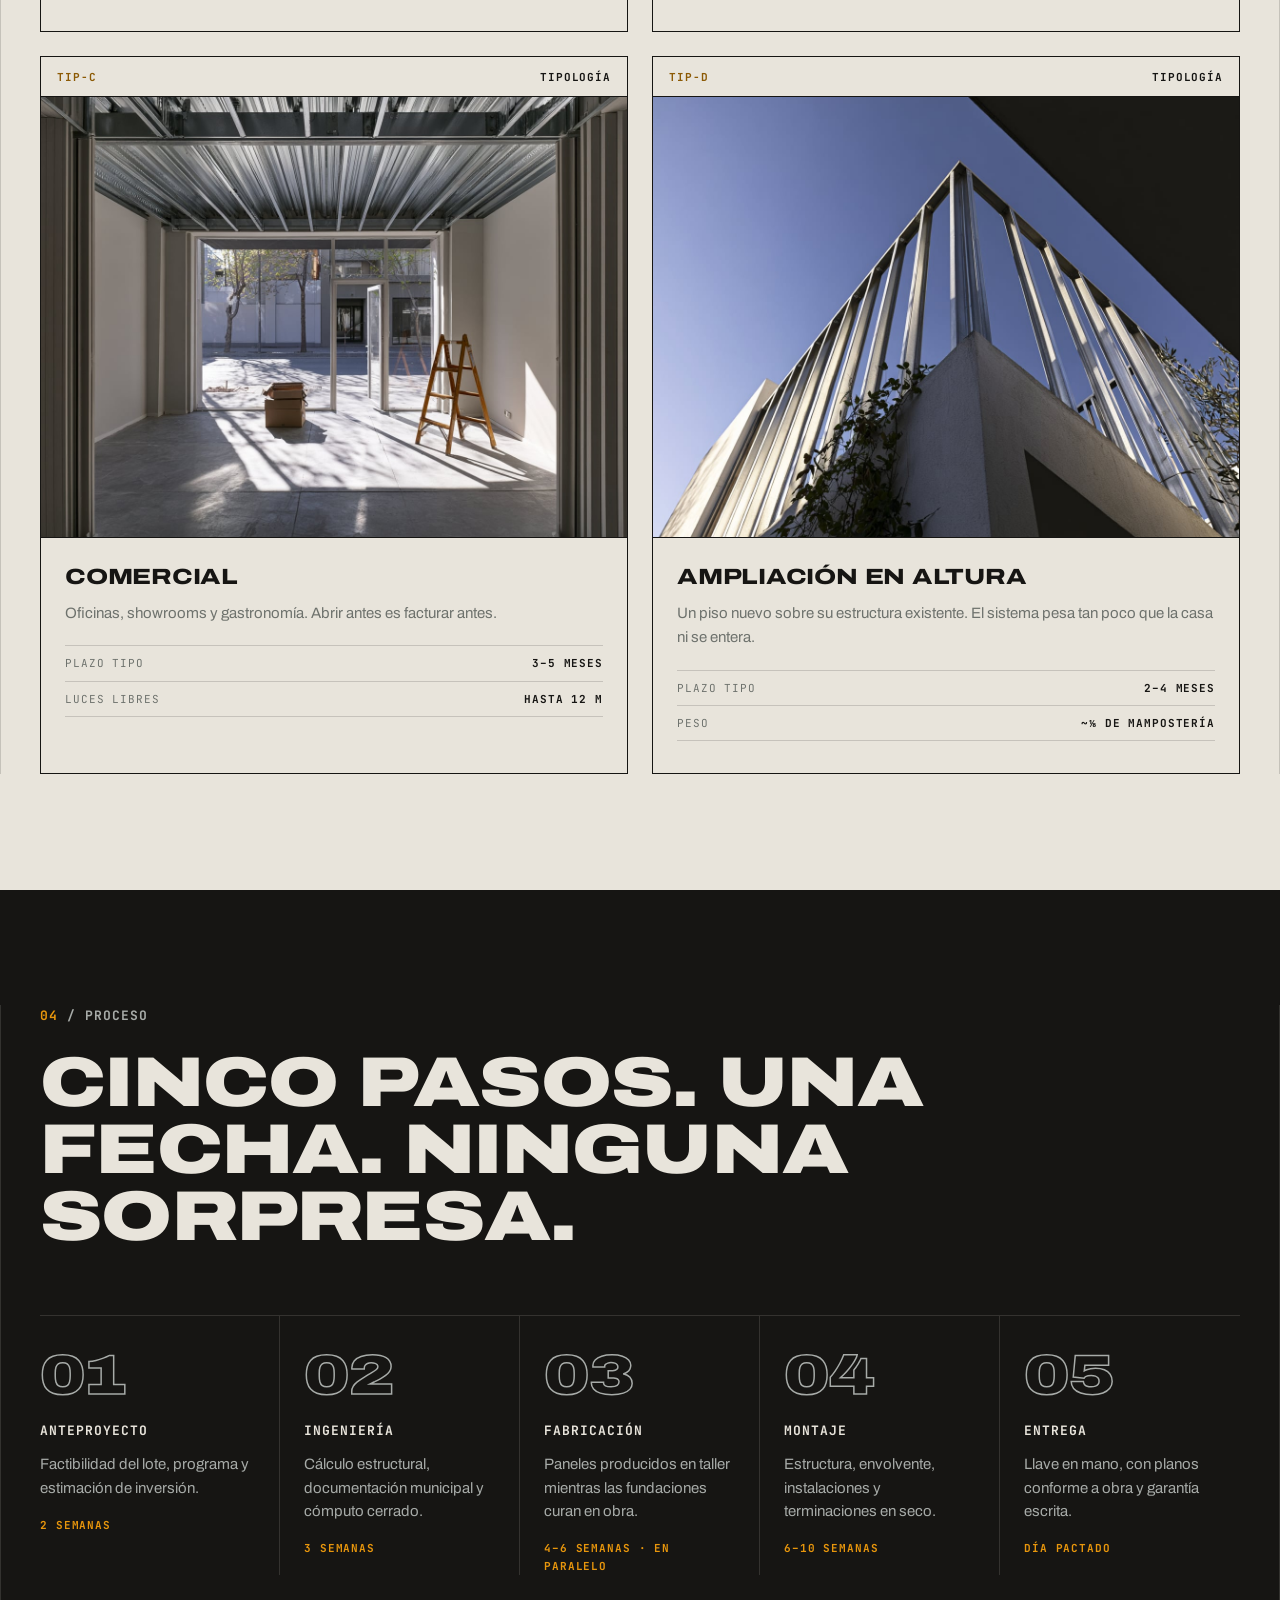
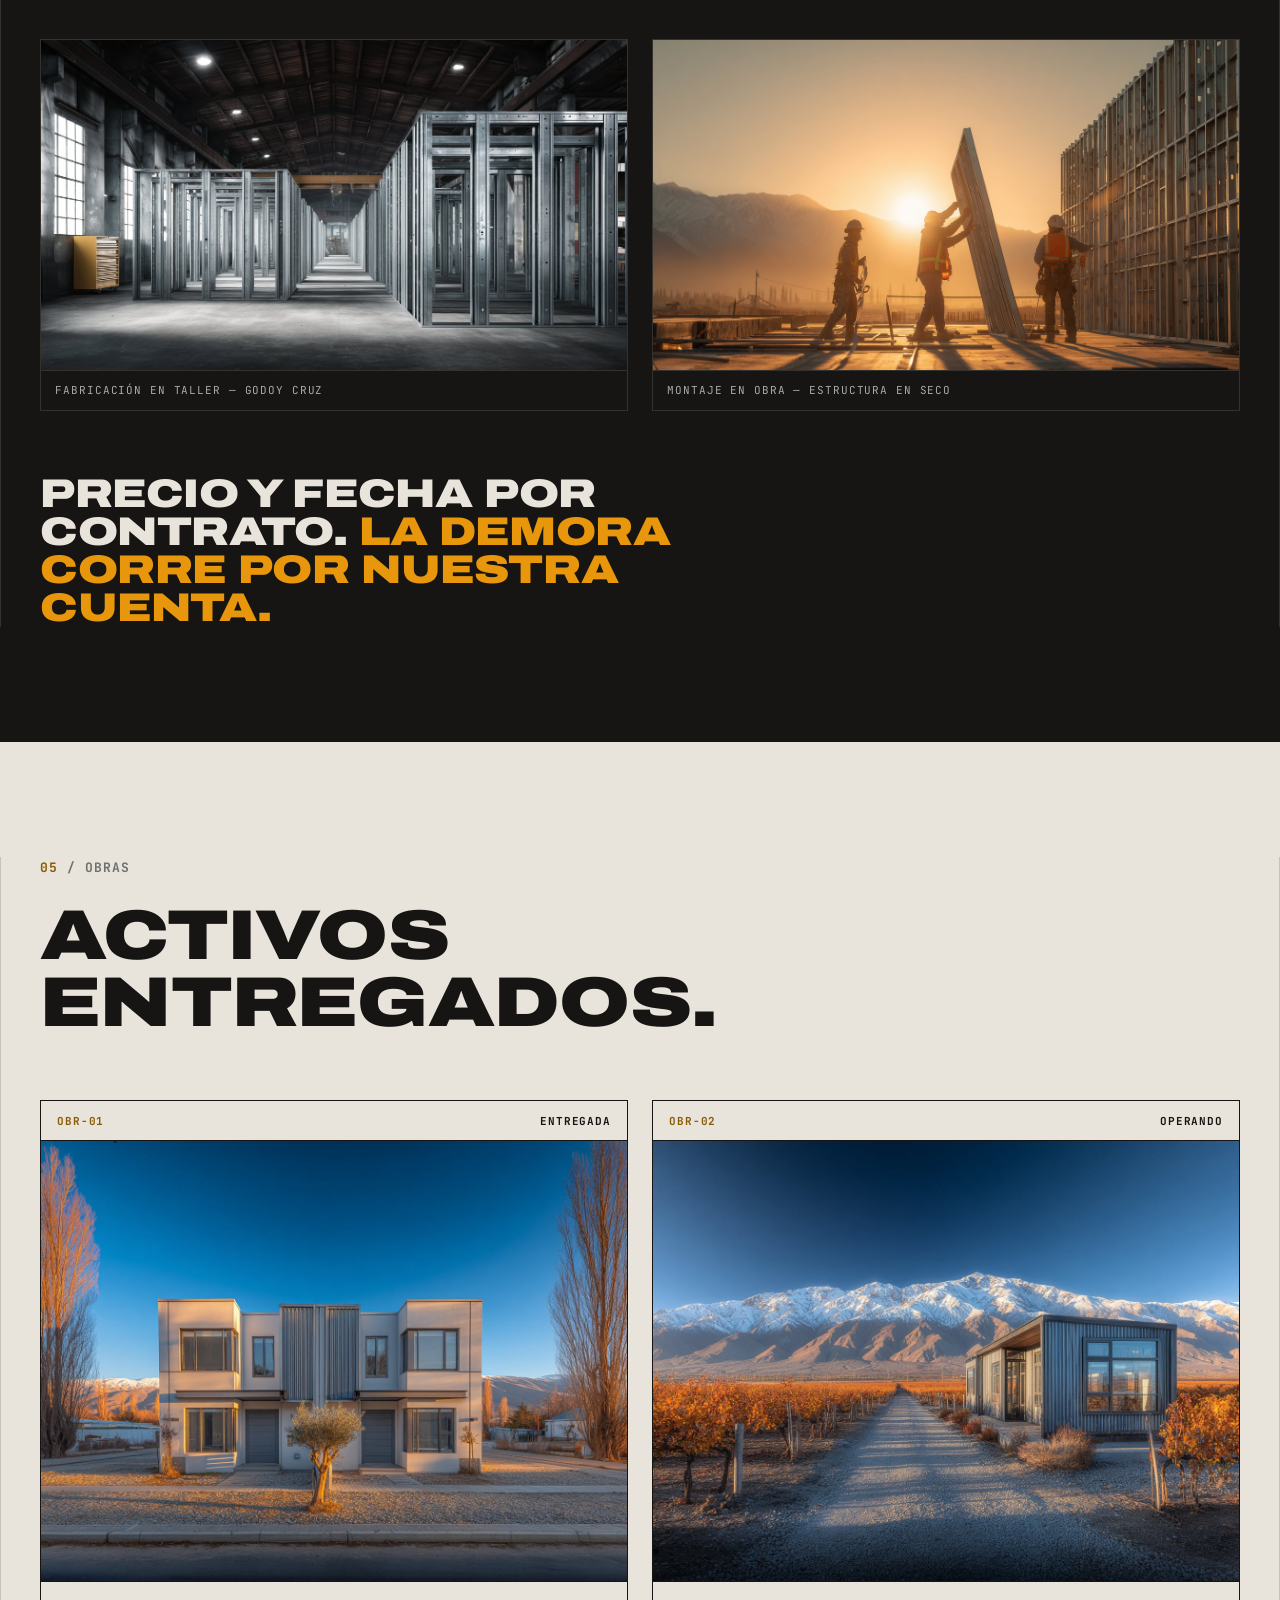
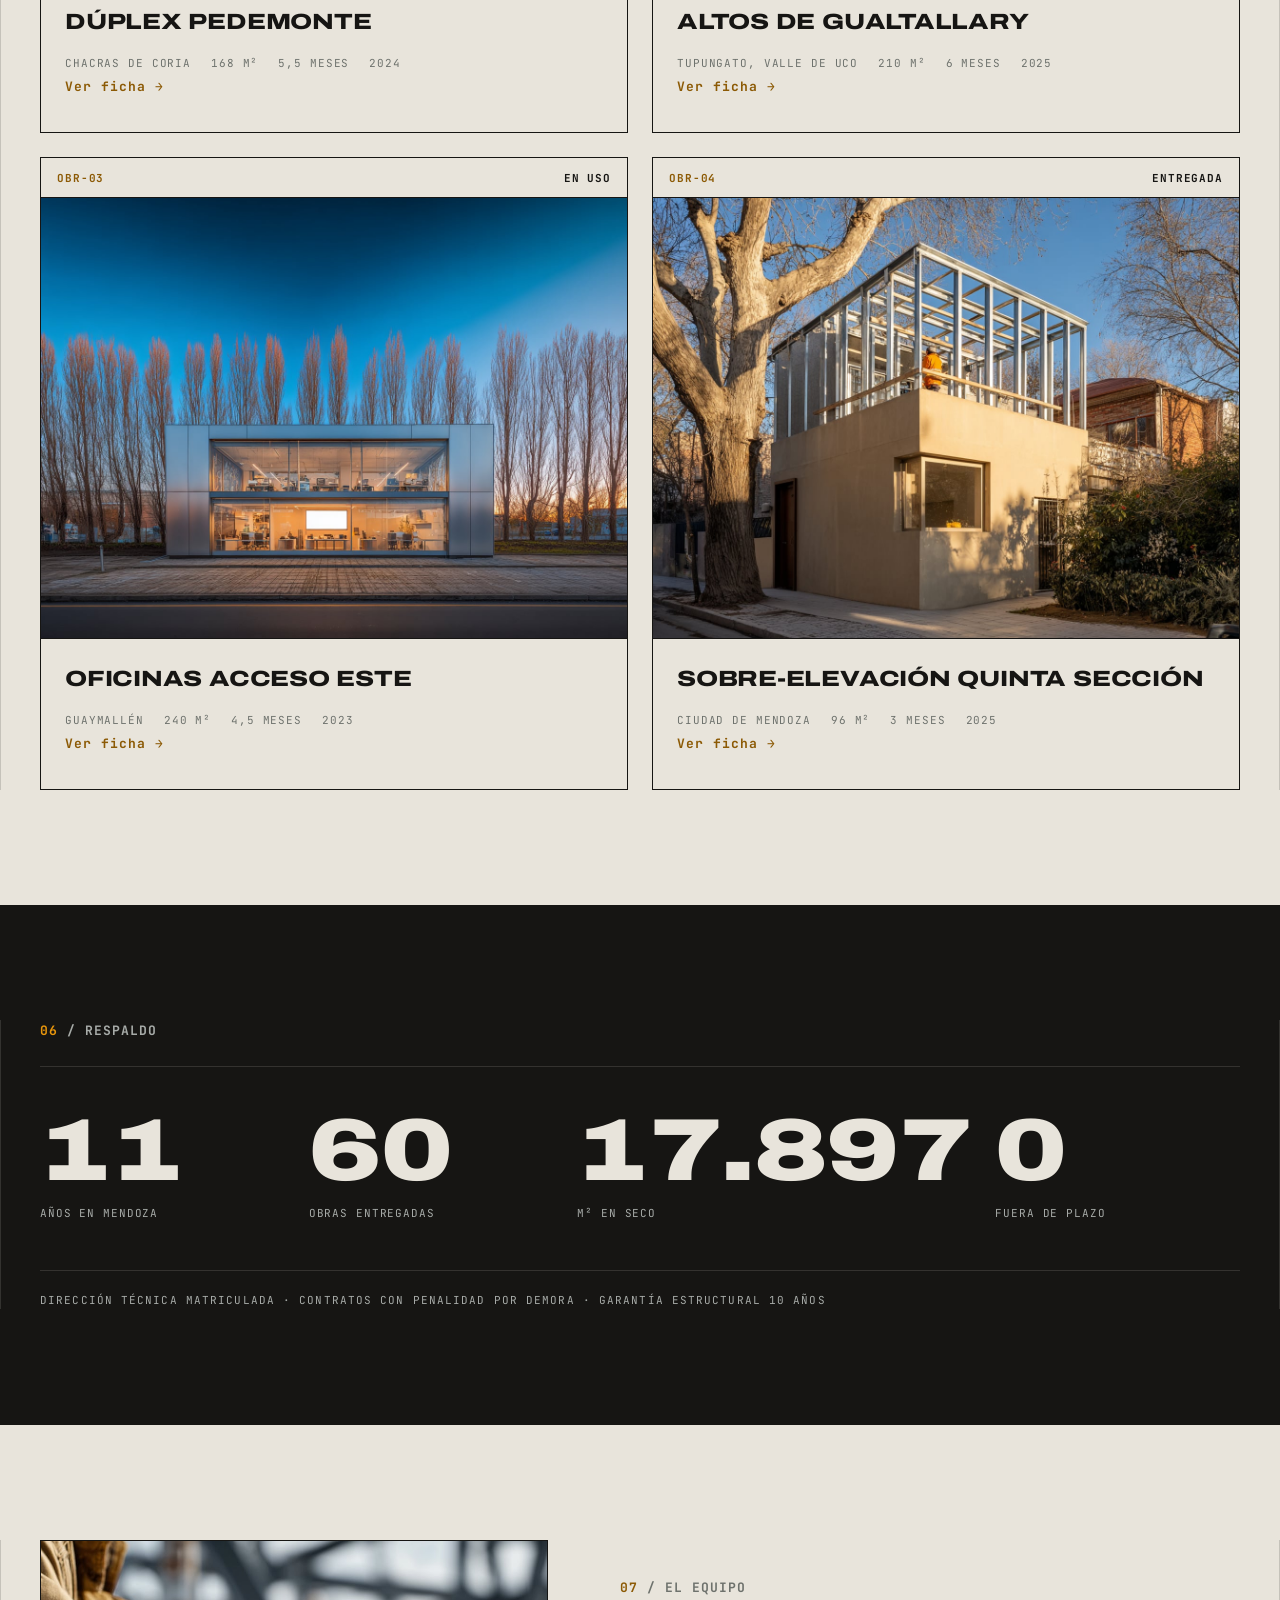
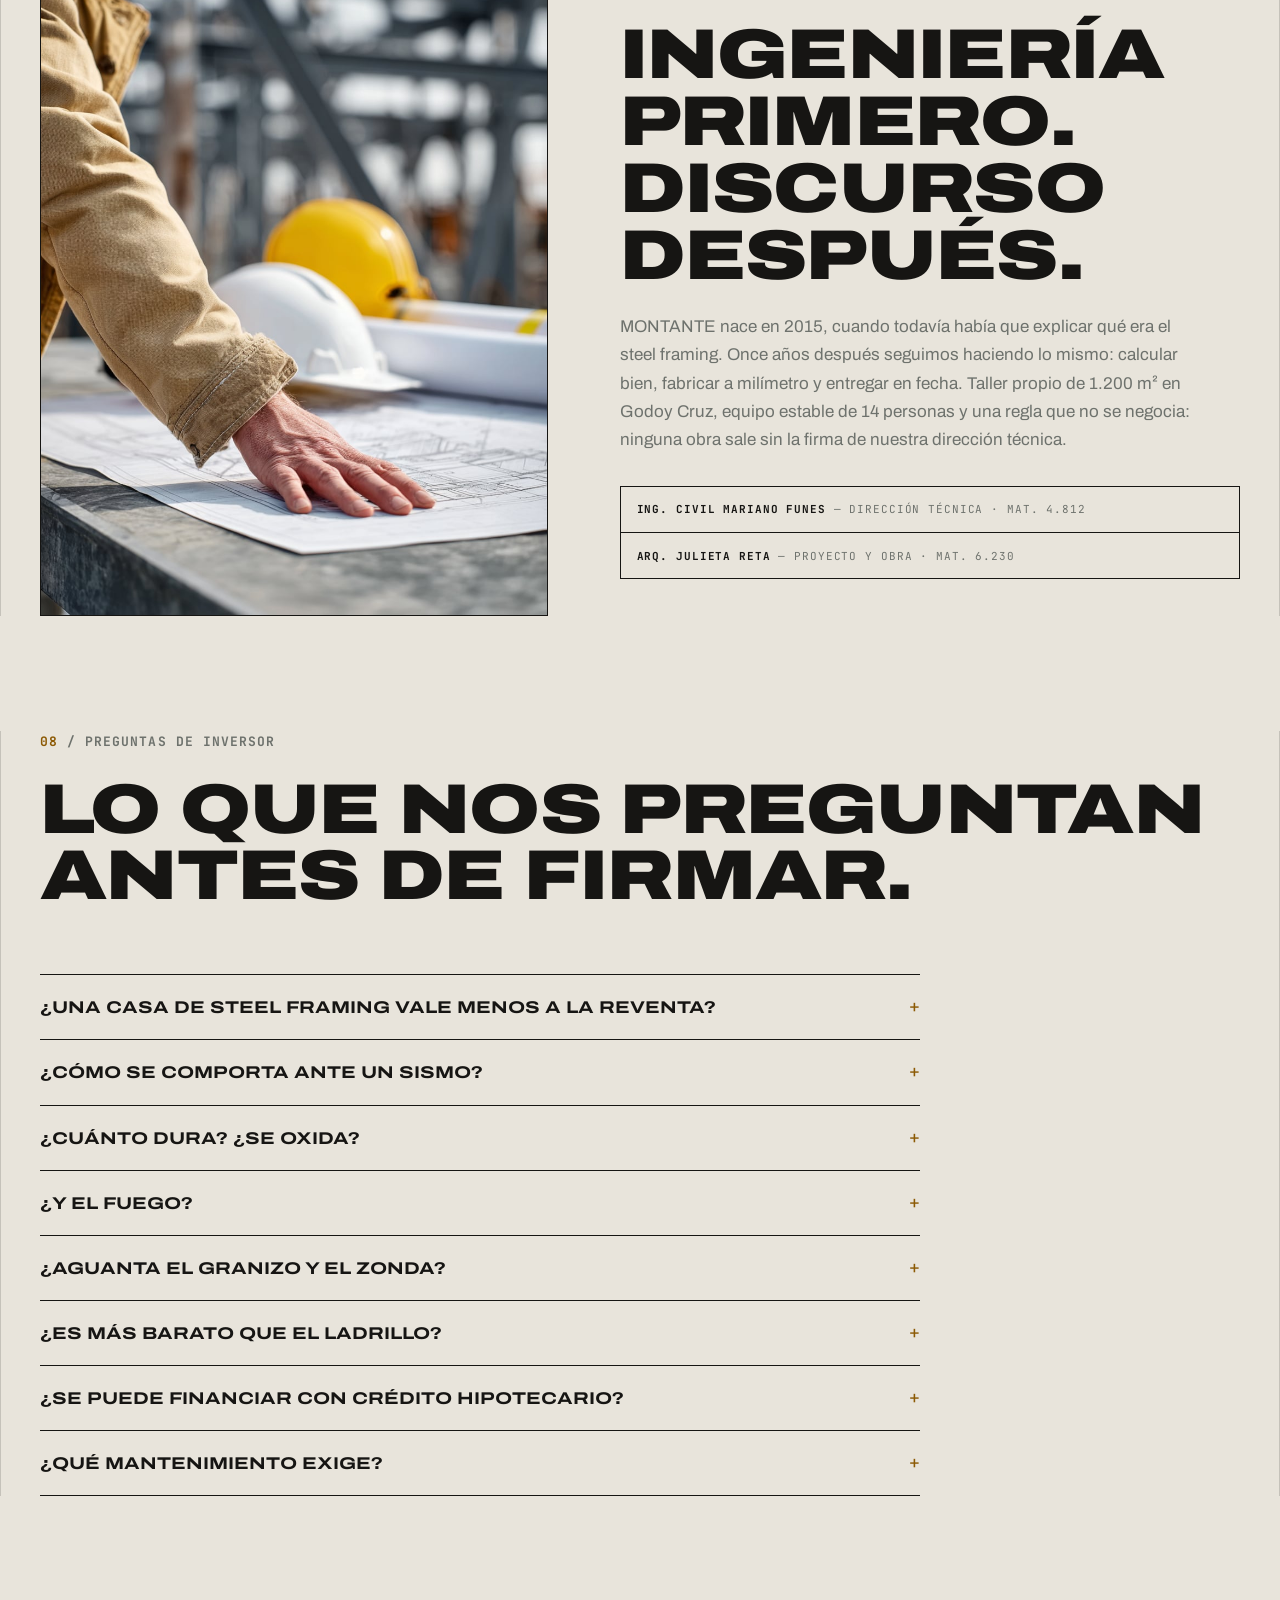
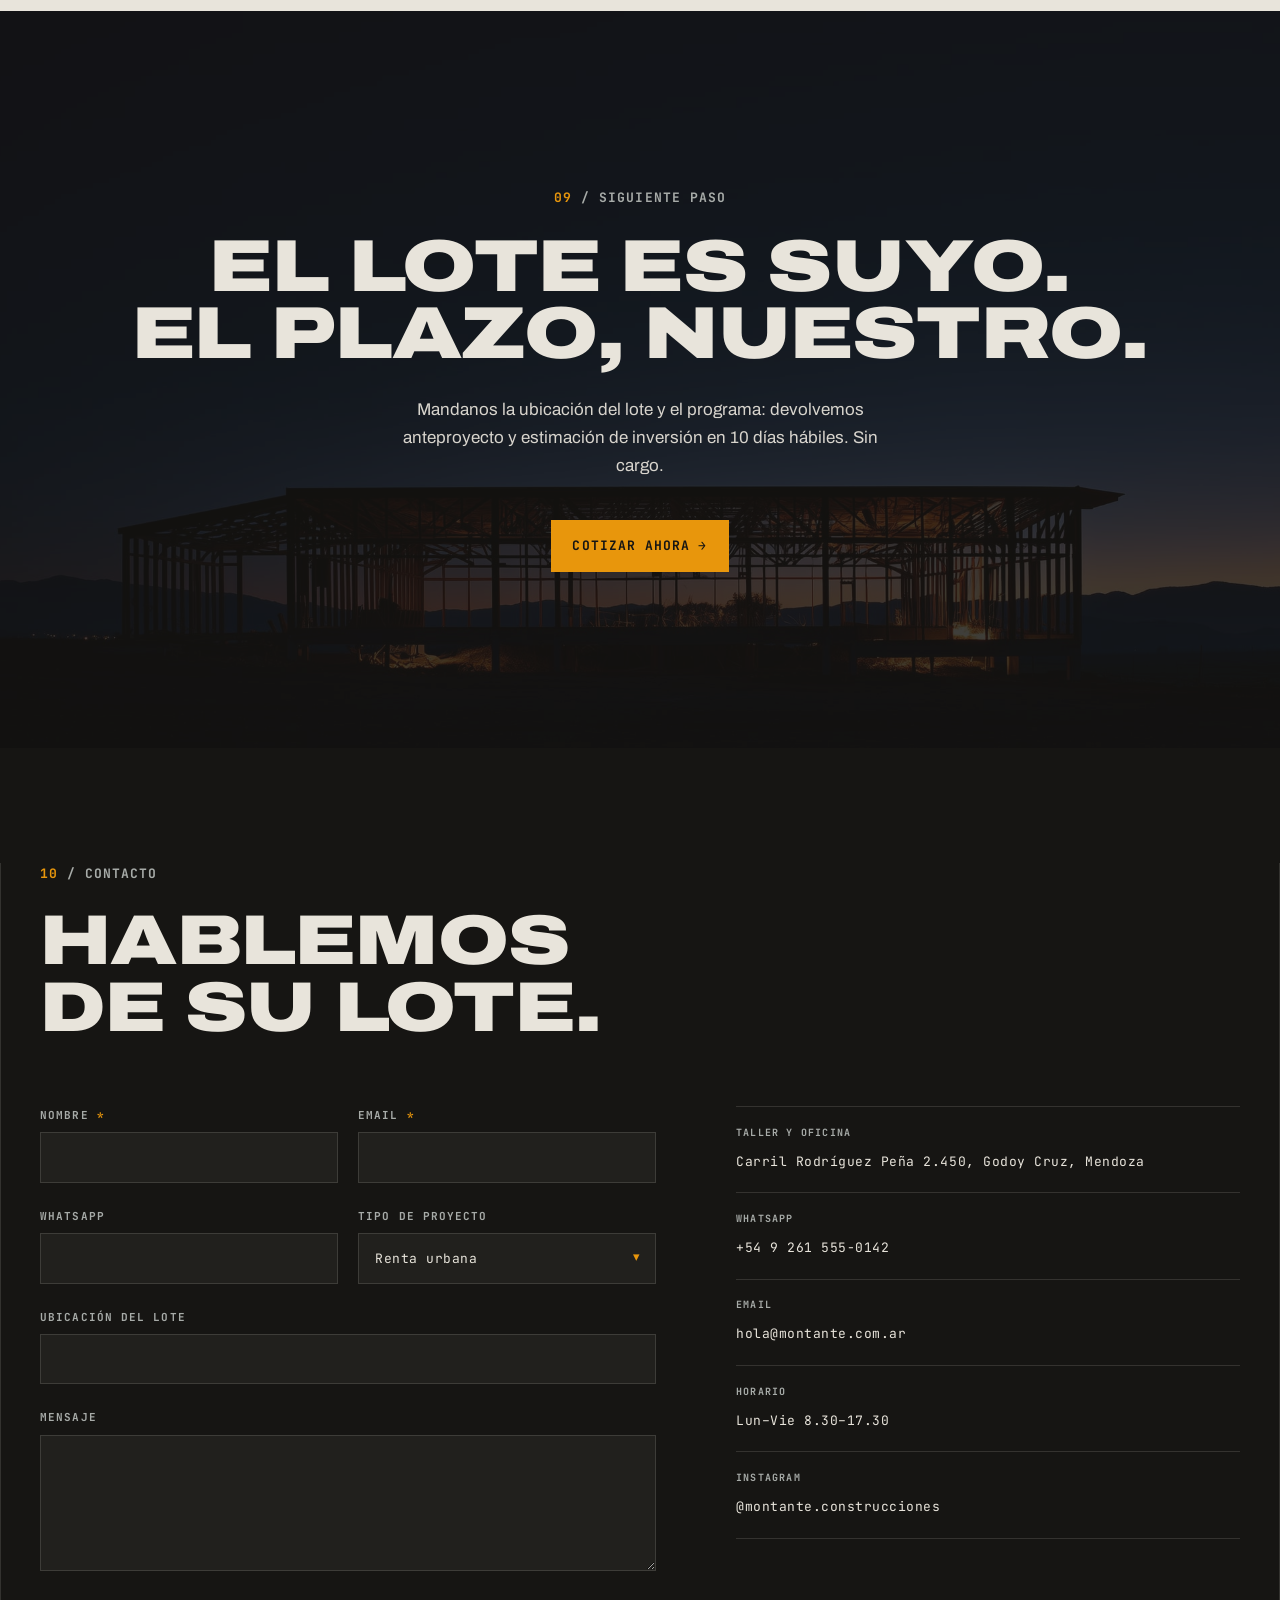
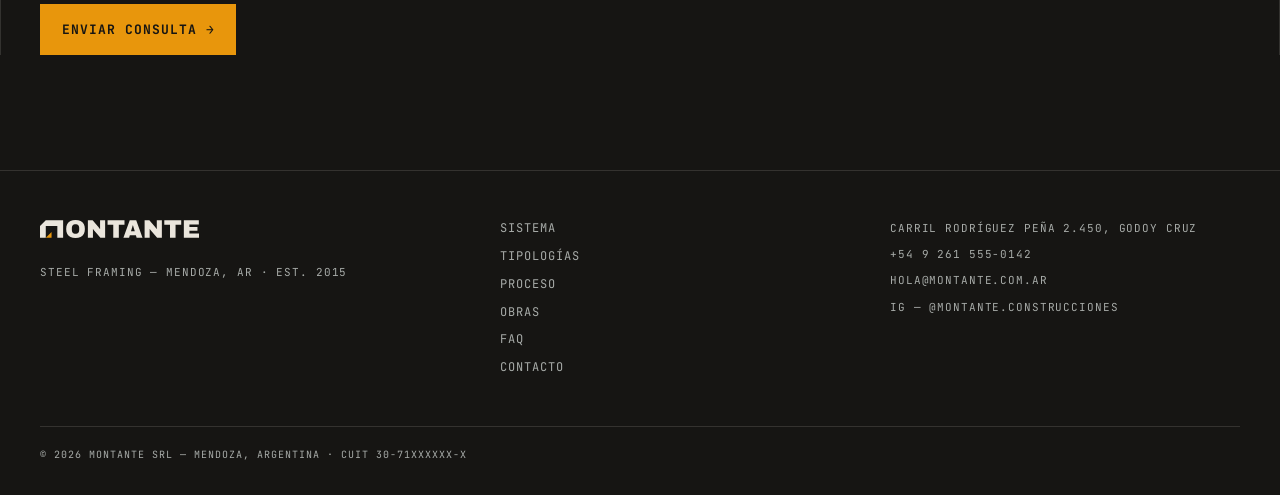
==== commit 4c3af32d: "Fix: viewBox del logo respeta el overshoot de la O Co-Authored-By: Claude Fable 5 <noreply@anthropic" ====
--- a/index.html
+++ b/index.html
@@ -30,7 +30,7 @@
   <header class="nav" id="nav">
     <div class="nav__bar">
       <a class="brand" href="#top" aria-label="MONTANTE — inicio">
-        <img class="brand__logo" src="assets/img/logo-montante-hueso.svg" alt="" width="162" height="18">
+        <img class="brand__logo" src="assets/img/logo-montante-hueso.svg" alt="" width="160" height="18">
         <span class="brand__est">EST. 2015 — MZA</span>
       </a>
 
@@ -589,7 +589,7 @@
       <div class="footer__grid">
         <div>
           <a class="brand" href="#top" aria-label="MONTANTE — volver arriba">
-            <img class="brand__logo" src="assets/img/logo-montante-hueso.svg" alt="" width="162" height="18">
+            <img class="brand__logo" src="assets/img/logo-montante-hueso.svg" alt="" width="160" height="18">
           </a>
           <p class="footer__datos" style="margin-top:1rem">Steel framing — Mendoza, AR · Est. 2015</p>
         </div>
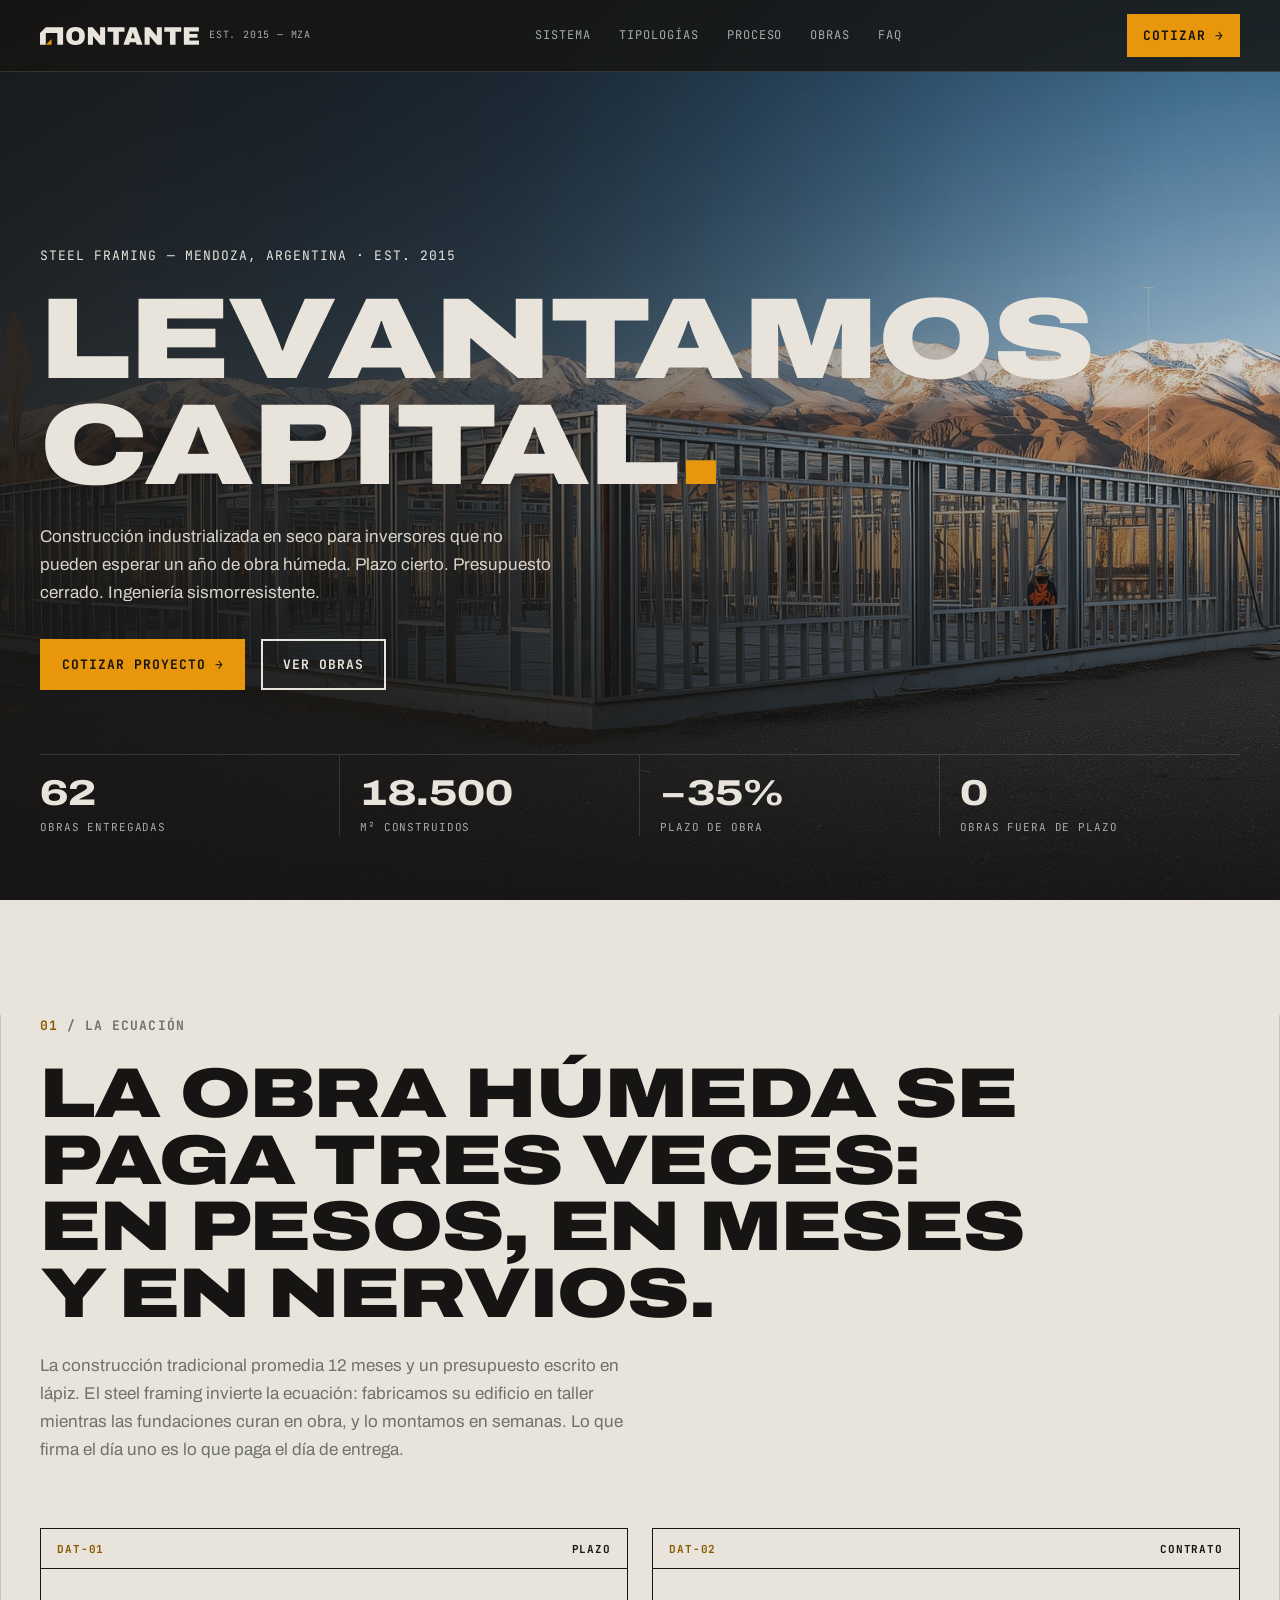
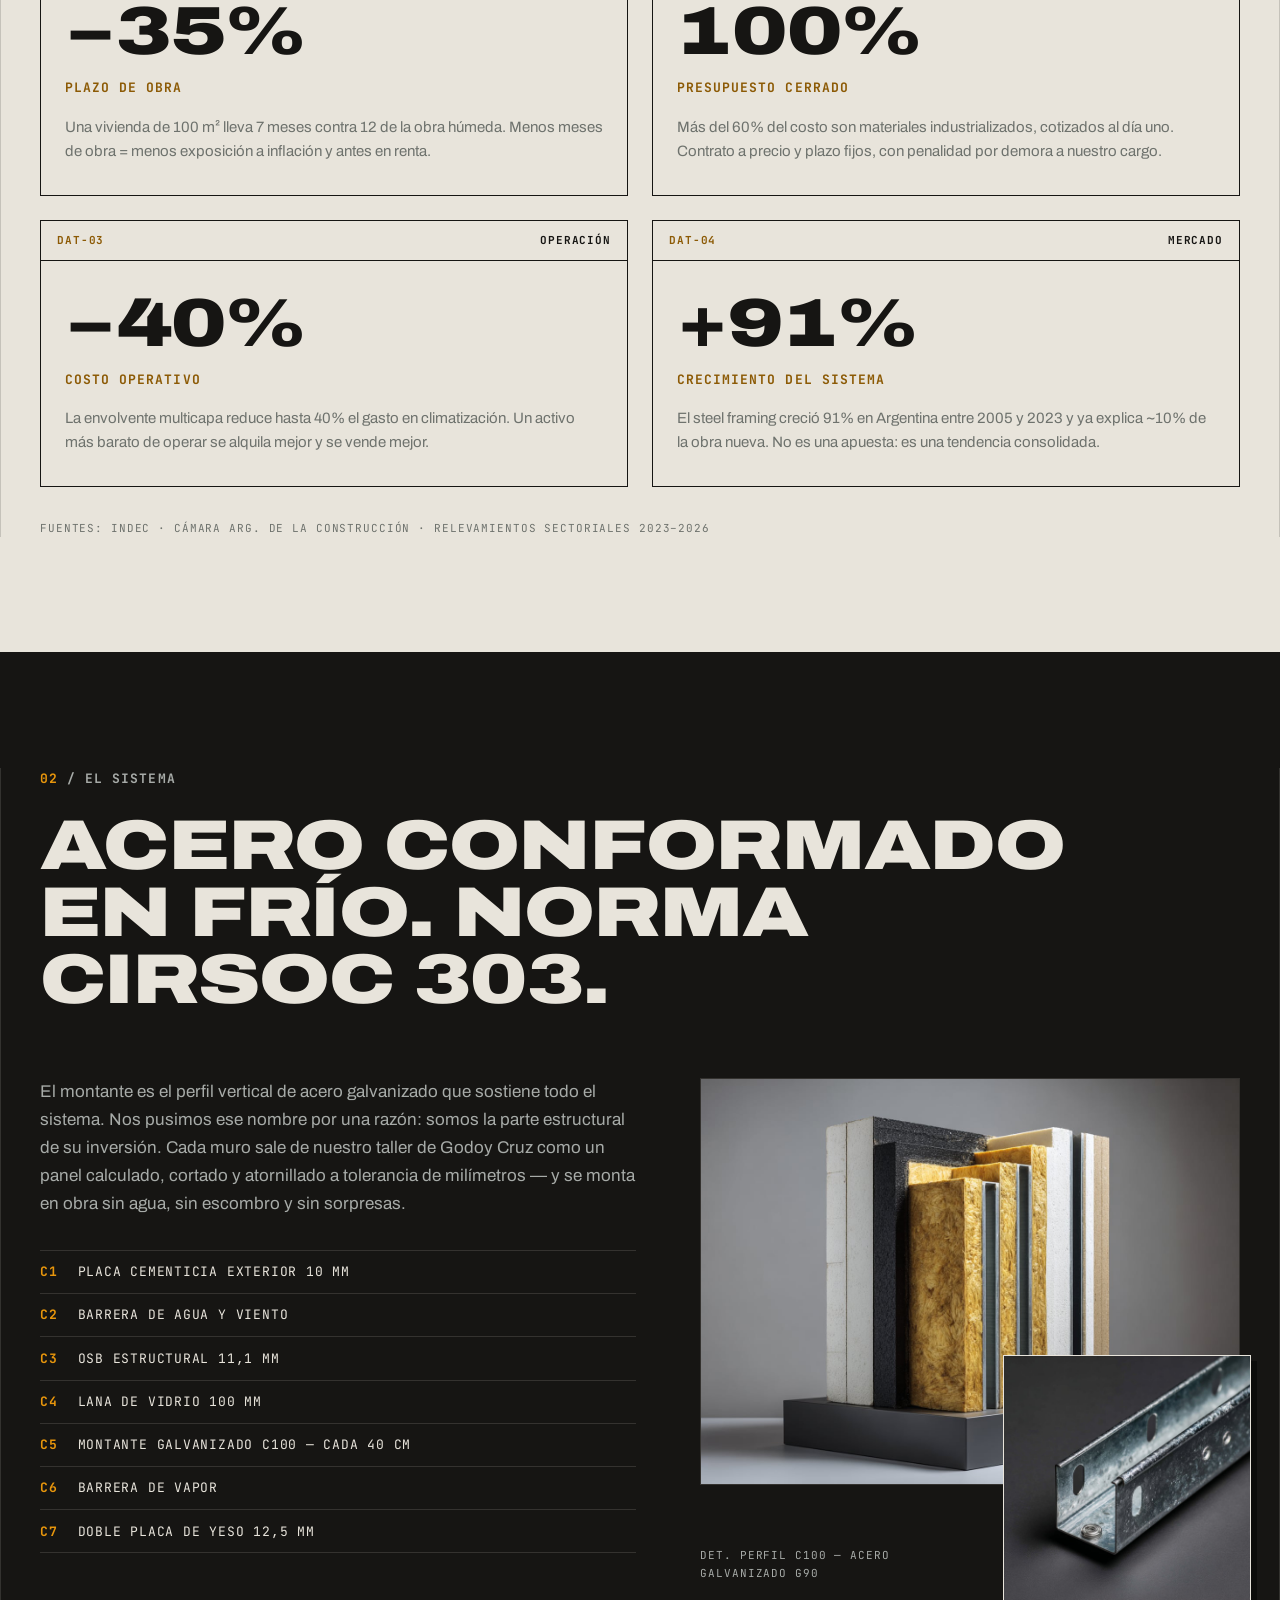
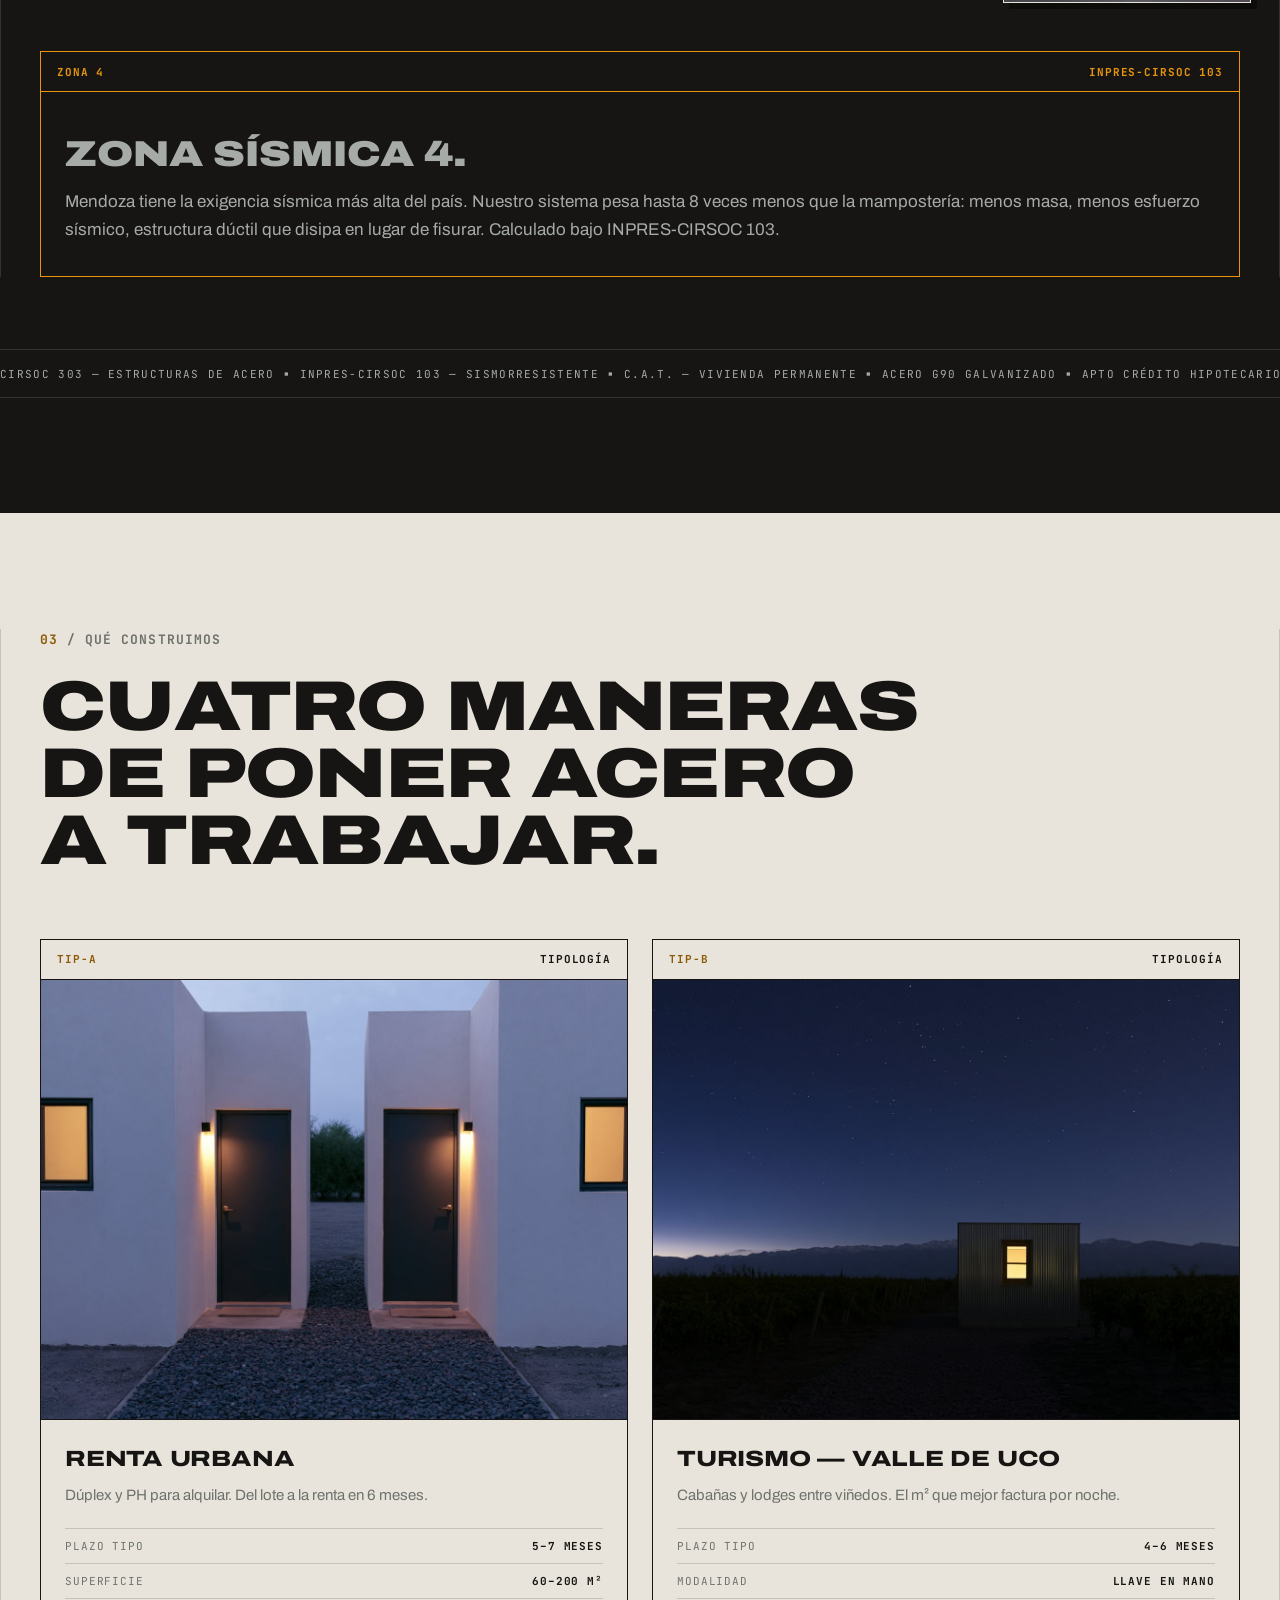
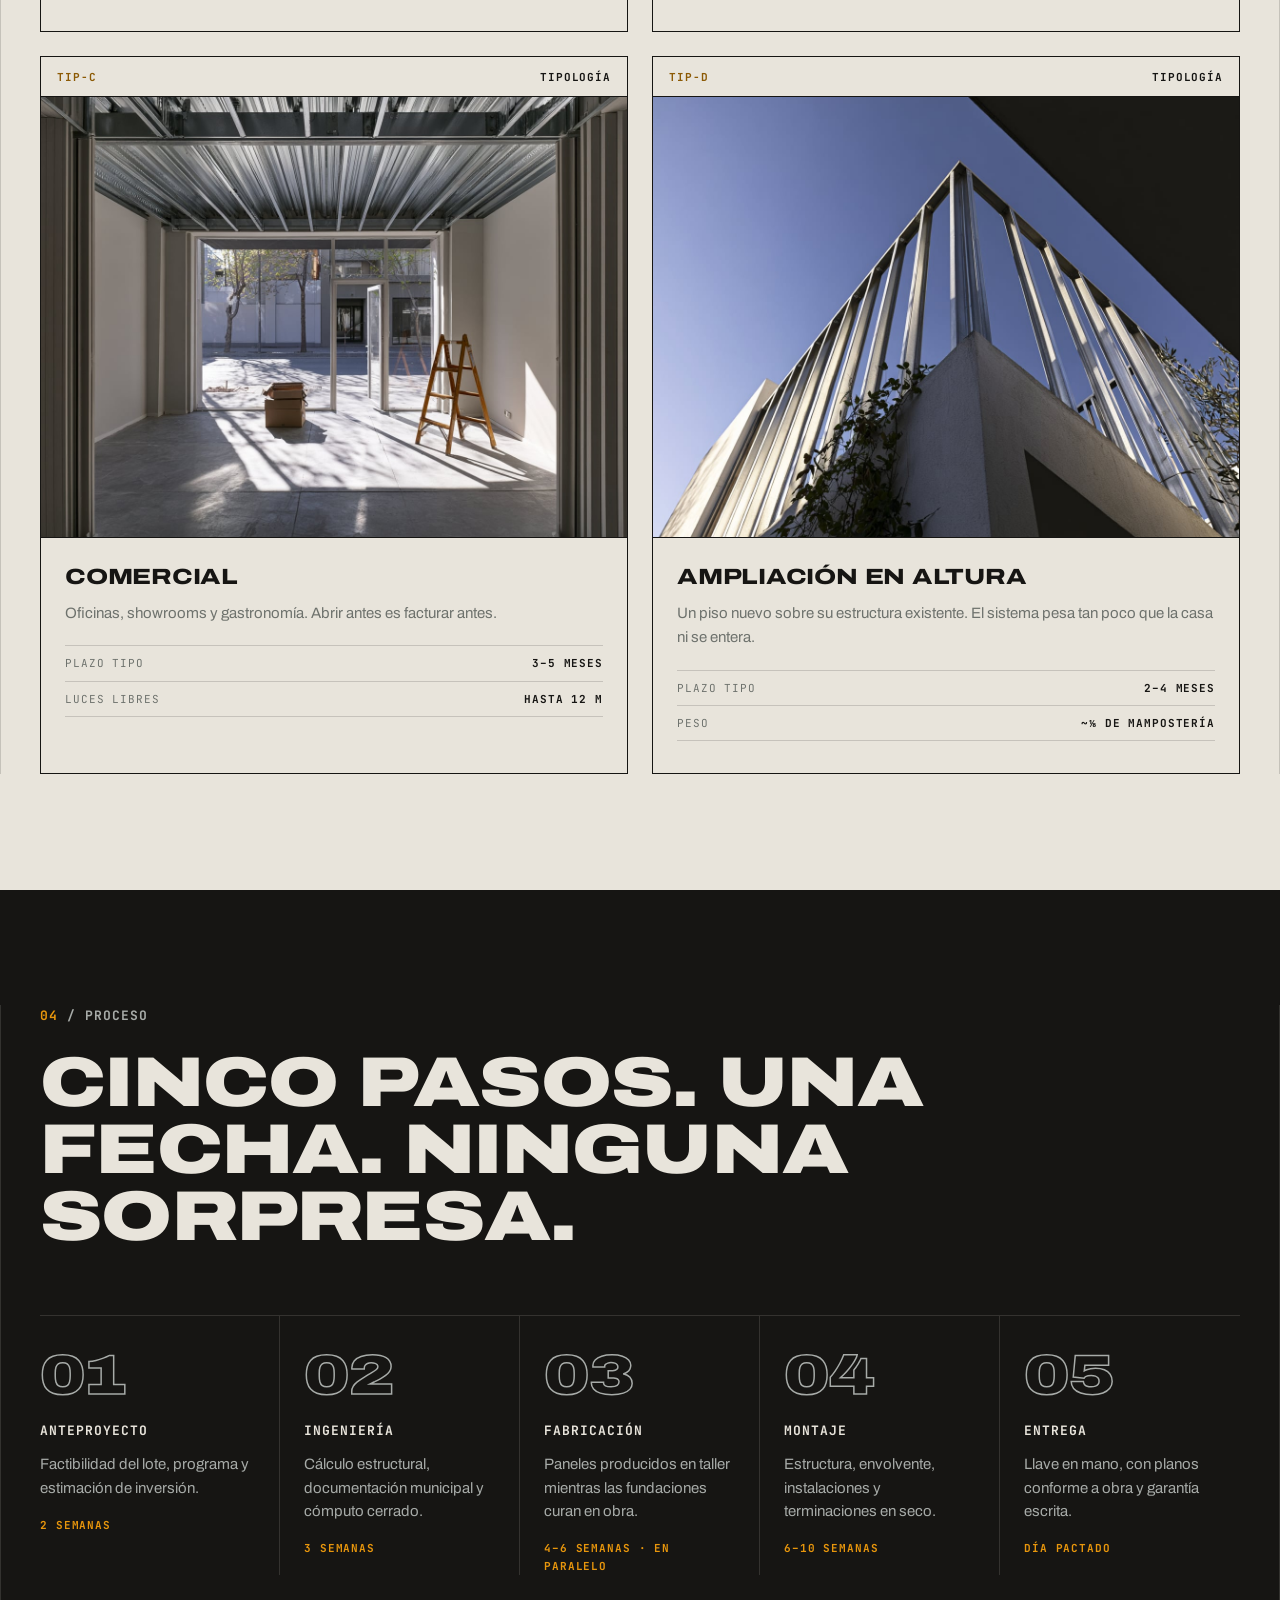
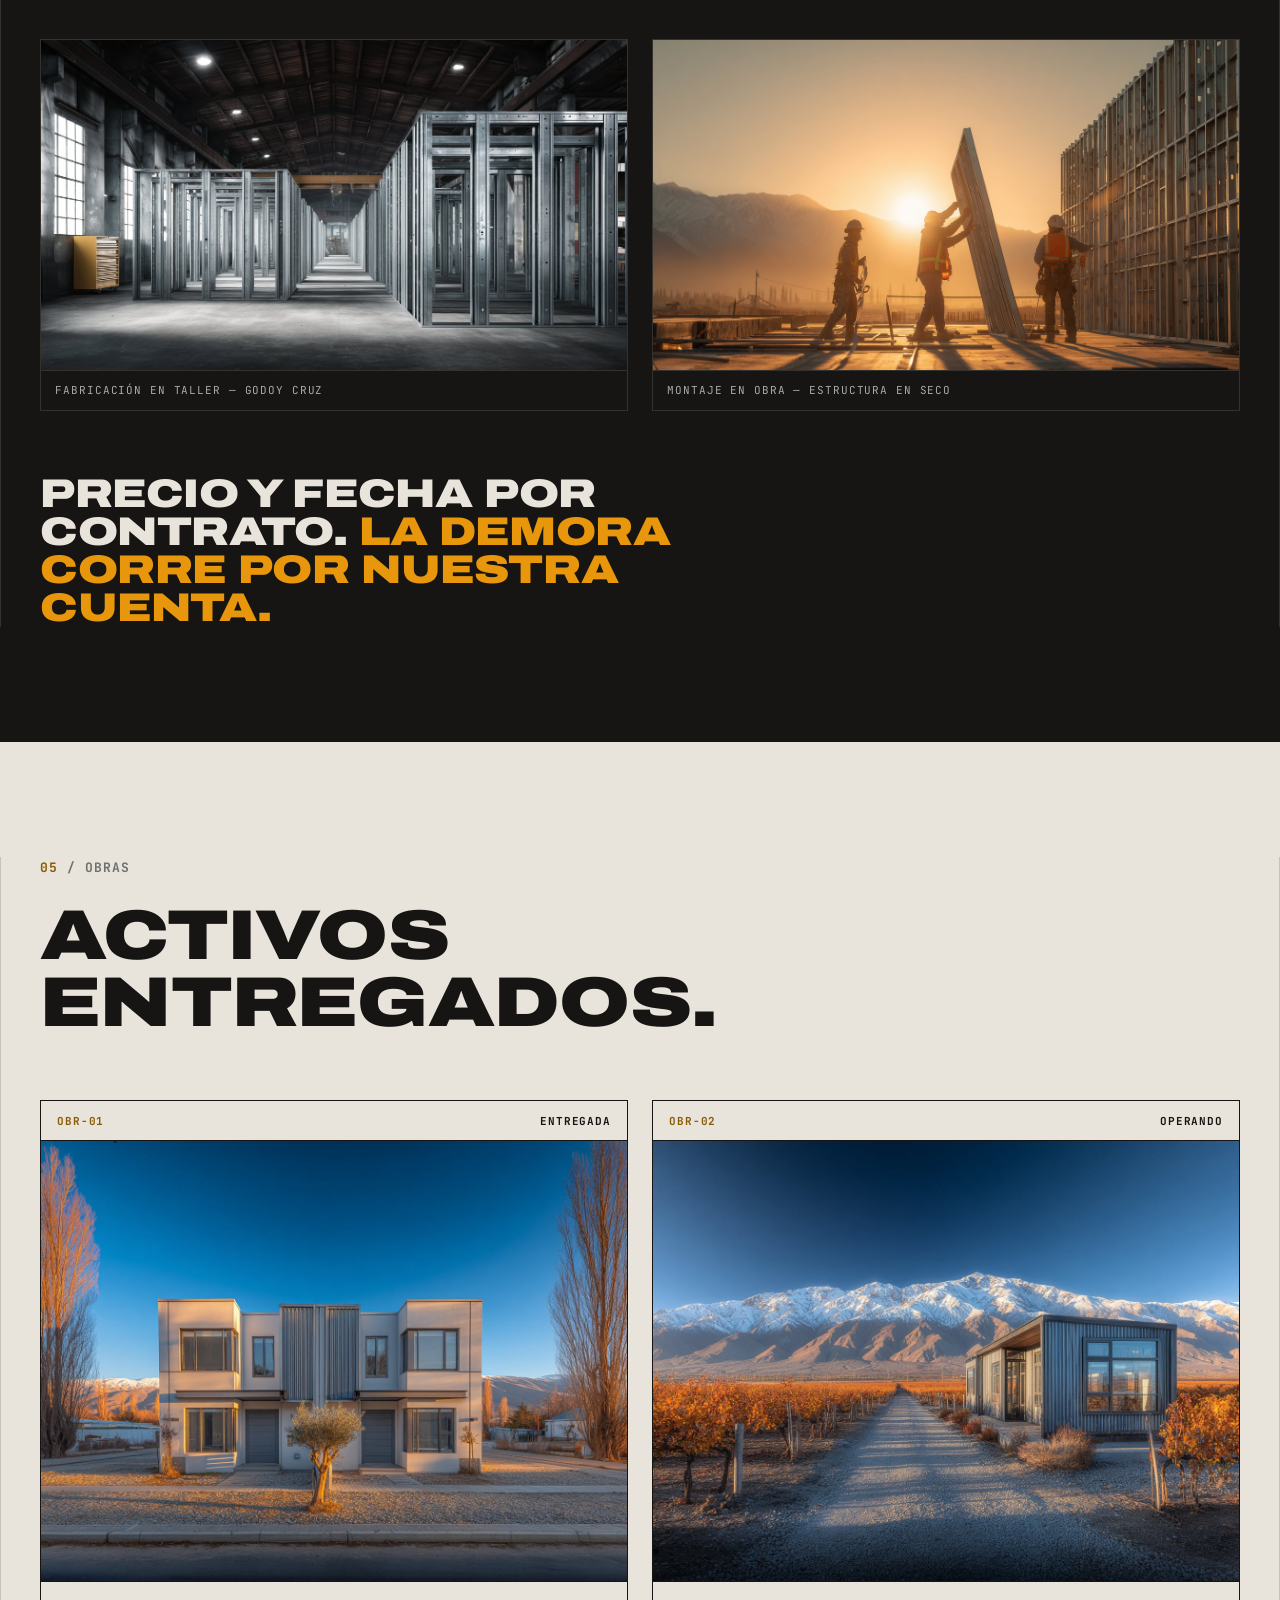
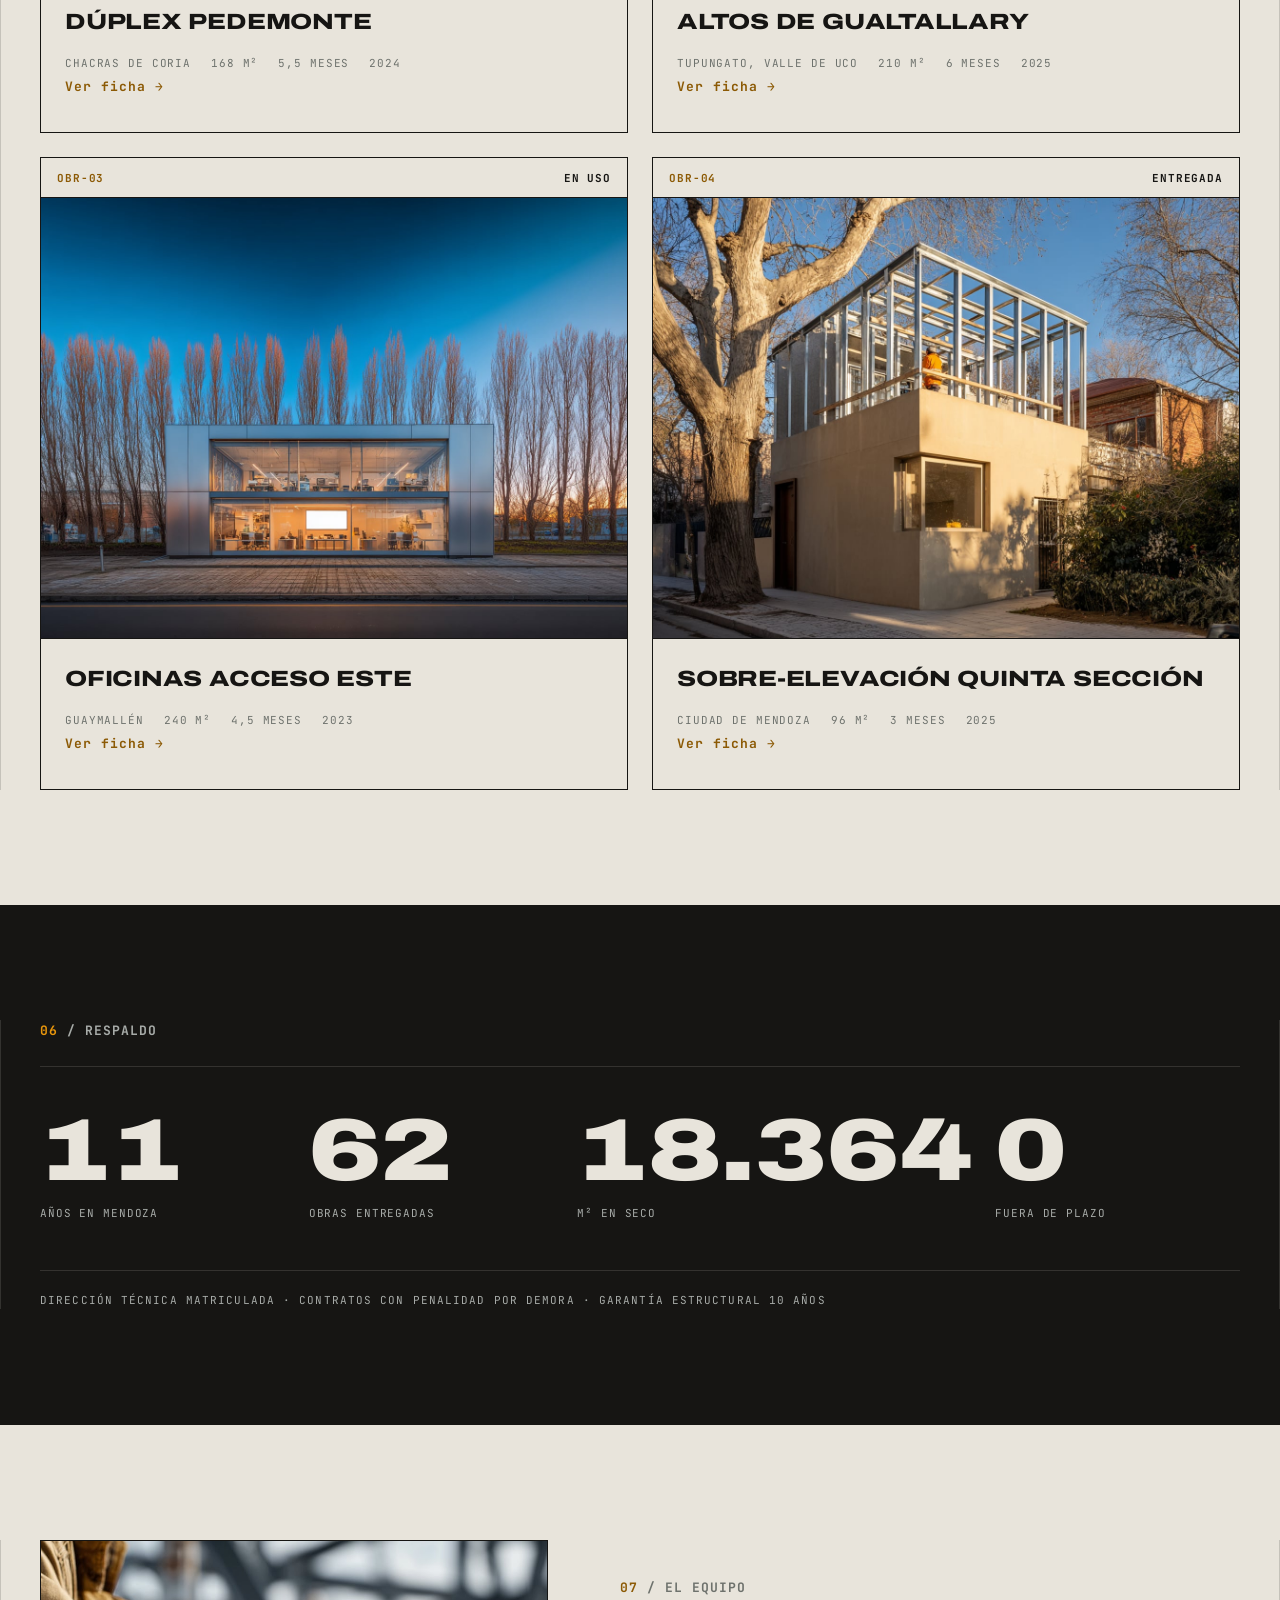
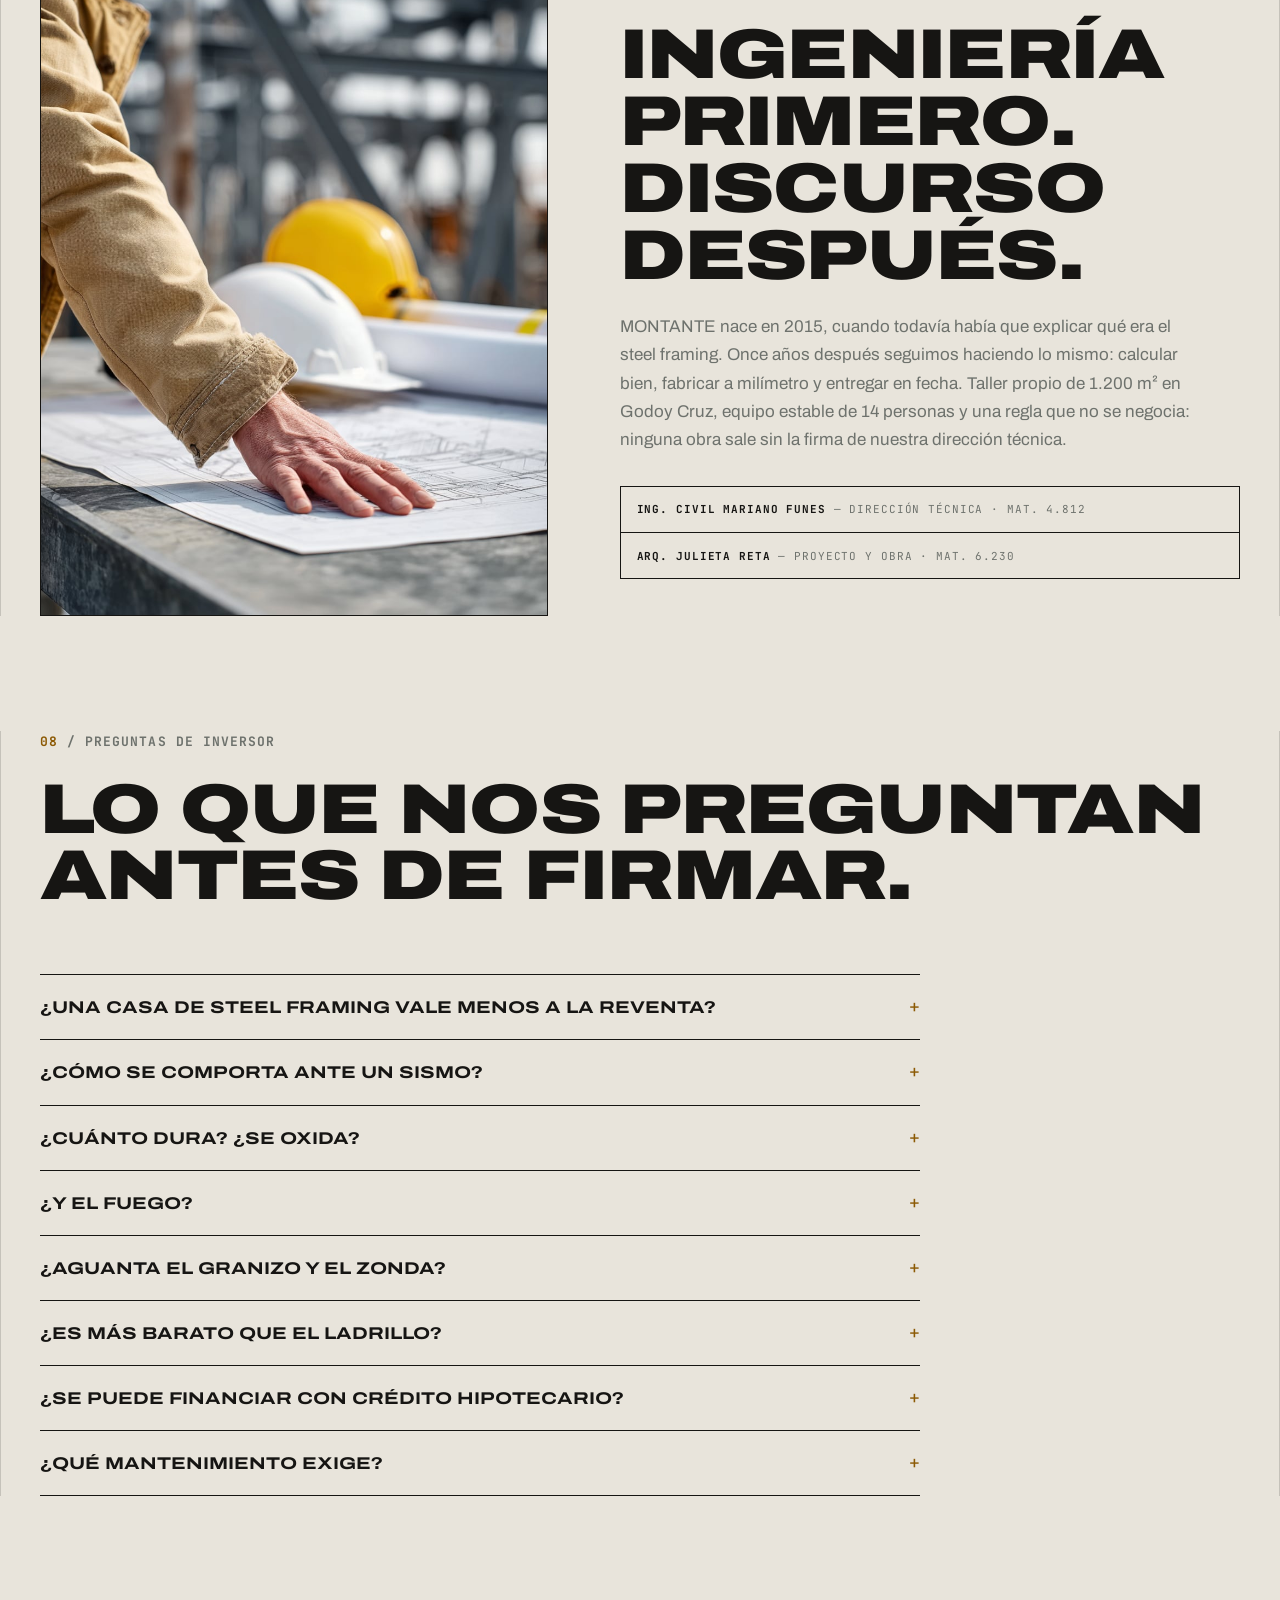
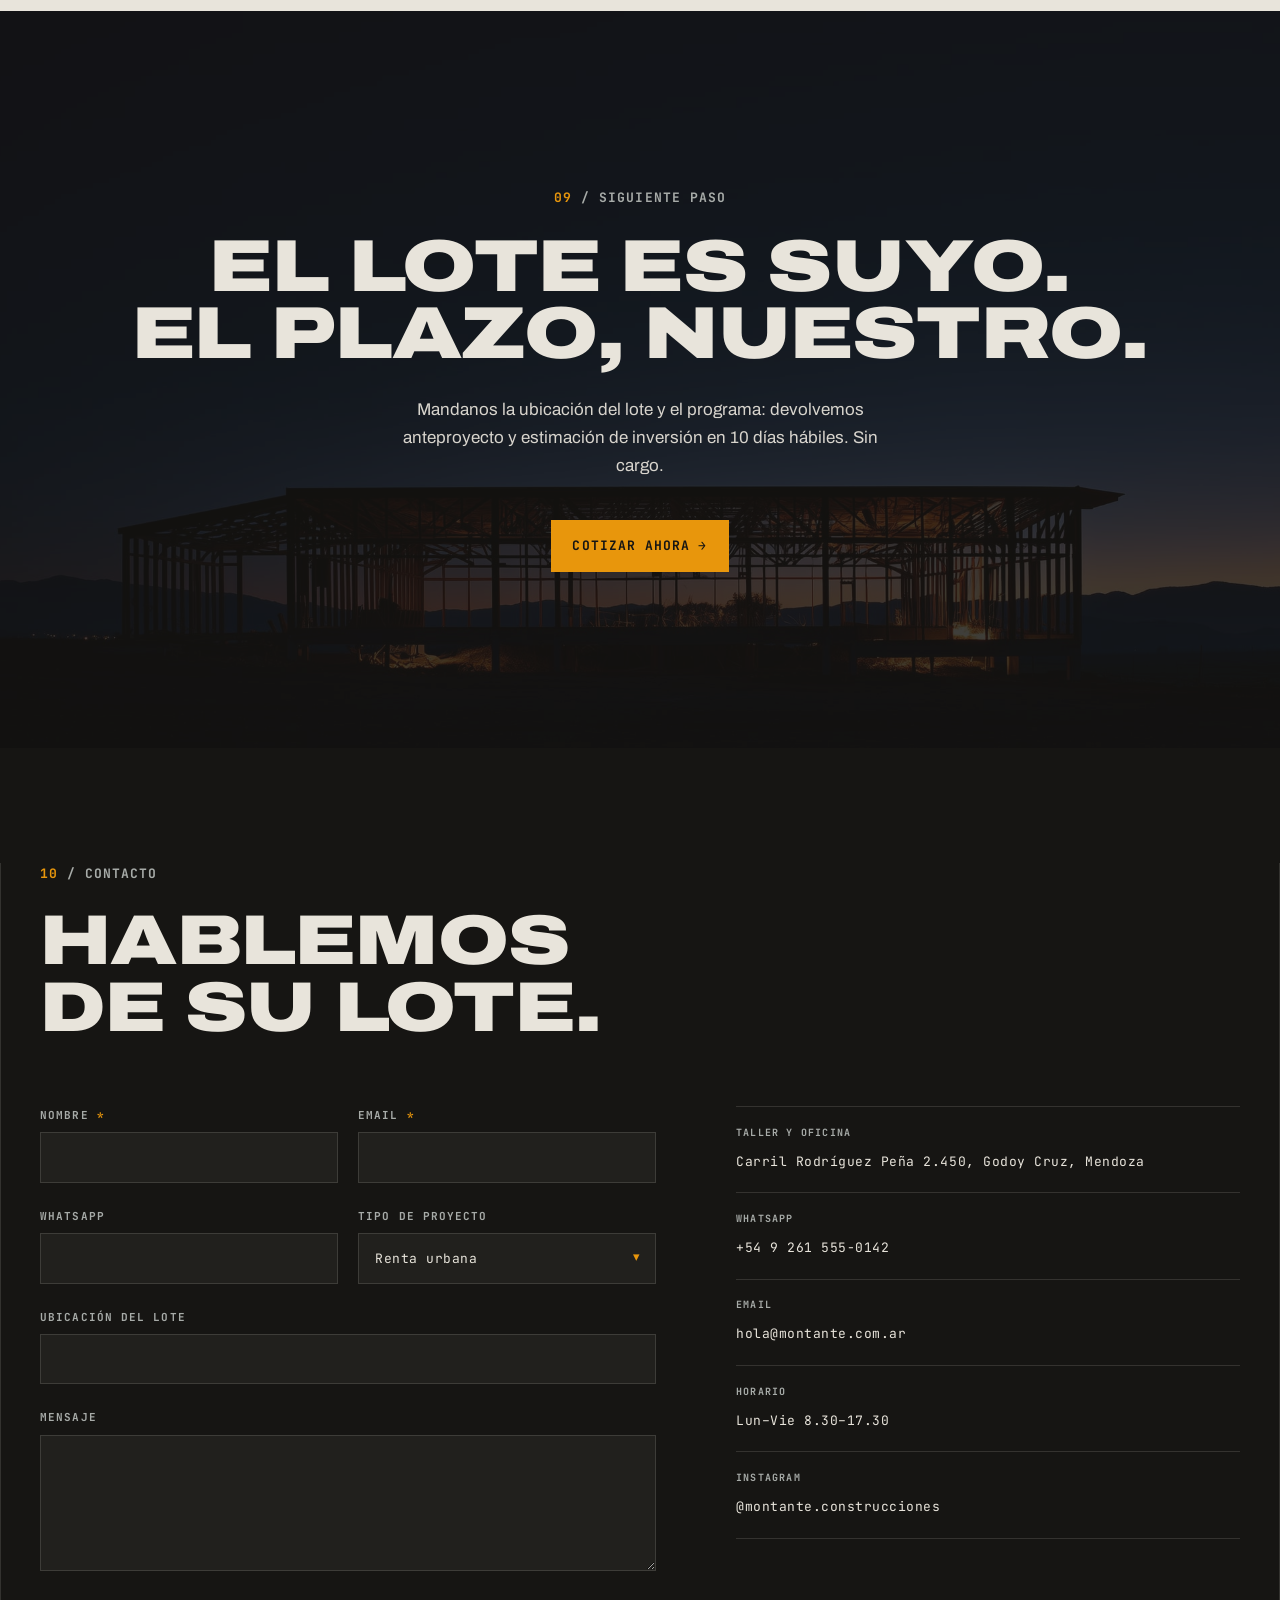
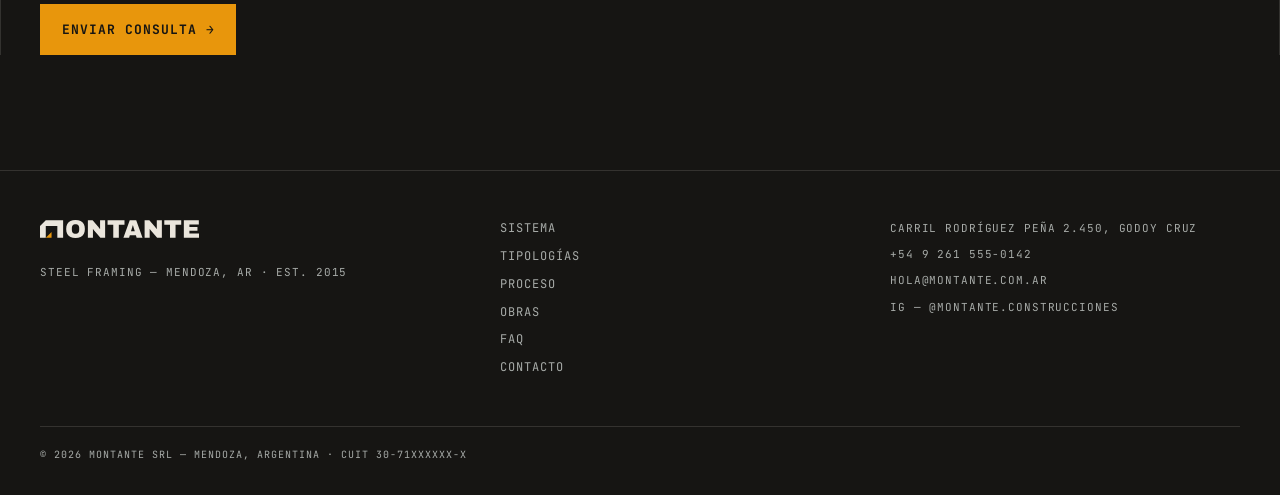
==== commit 39322c39: "og:image: imagen de preview social nueva + URL absoluta para scrapers Co-Authored-By: Claude Fable 5" ====
--- a/index.html
+++ b/index.html
@@ -9,7 +9,7 @@
   <meta property="og:type" content="website">
   <meta property="og:title" content="MONTANTE — Steel Framing en Mendoza">
   <meta property="og:description" content="Construcción industrializada en seco. Plazo cierto, presupuesto cerrado e ingeniería sismorresistente para inversores.">
-  <meta property="og:image" content="assets/img/og-image.jpg">
+  <meta property="og:image" content="https://nicogiugno.github.io/MONTANTE/assets/img/og-image.jpg">
   <meta property="og:locale" content="es_AR">
 
   <link rel="icon" type="image/svg+xml" href="assets/favicon-montante.svg">
